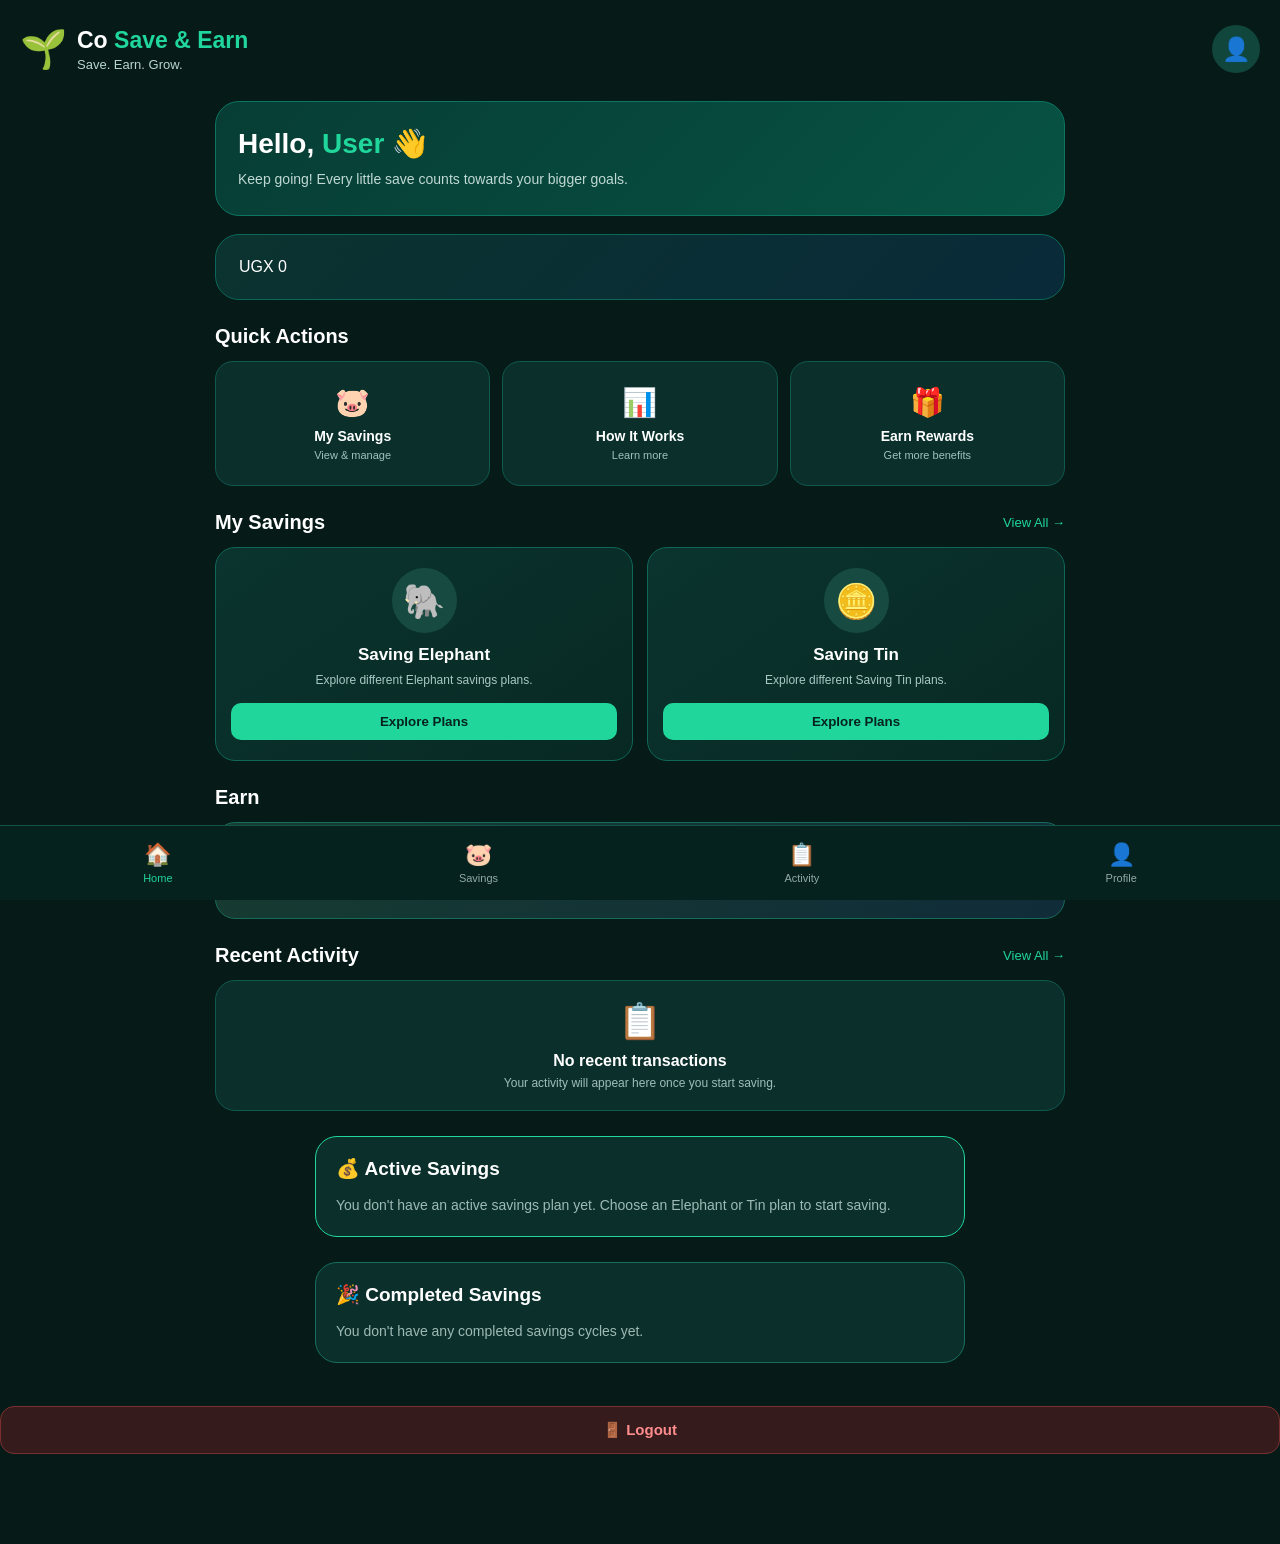
==== dashboard.html @ b4d72dc0 "Update dashboard.html" ====
<!DOCTYPE html>
<html lang="en">
<head>

<meta charset="UTF-8">
<meta name="viewport" content="width=device-width, initial-scale=1.0">

<title>Co Save & Earn - Dashboard</title>

<style>

*{
    margin:0;
    padding:0;
    box-sizing:border-box;
    font-family:Arial, sans-serif;
}

body{
    background:#061b18;
    color:white;
    min-height:100vh;
    padding-bottom:90px;
}

button{
    font-family:inherit;
    cursor:pointer;
}

/* HEADER */

.header{
    padding:25px 20px 18px;
    display:flex;
    justify-content:space-between;
    align-items:center;
}

.logo{
    display:flex;
    align-items:center;
    gap:10px;
}

.logo-icon{
    font-size:38px;
}

.logo-text{
    font-size:23px;
    font-weight:bold;
}

.logo-text span{
    color:#20d69b;
}

.tagline{
    color:#b8d5cf;
    font-size:13px;
    margin-top:3px;
}

.profile-button{
    width:48px;
    height:48px;
    border:none;
    border-radius:50%;
    background:#10463c;
    color:white;
    font-size:23px;
}

/* MAIN */

.container{
    width:92%;
    max-width:850px;
    margin:auto;
}

/* WELCOME */

.welcome{
    background:linear-gradient(
        135deg,
        #073d34,
        #075344
    );
    border:1px solid #0b7561;
    border-radius:24px;
    padding:25px 22px;
    margin:10px 0 18px;
    position:relative;
    overflow:hidden;
}

.welcome h1{
    font-size:28px;
    margin-bottom:9px;
}

.welcome h1 span{
    color:#20d69b;
}

.welcome p{
    color:#c0d9d4;
    line-height:1.5;
    font-size:14px;
}

/* BALANCE */

.balance-card{
    background:linear-gradient(
        135deg,
        #0b332f,
        #092a39
    );
    border:1px solid #0b675a;
    border-radius:24px;
    padding:23px;
    margin-bottom:20px;
}

.balance-label{
    color:#b9d1cc;
    font-size:14px;
}

.balance{
    font-size:34px;
    font-weight:bold;
    margin:8px 0 20px;
}

.balance-buttons{
    display:grid;
    grid-template-columns:1fr 1fr;
    gap:12px;
}

.deposit{
    background:#20d69b;
    color:#06231d;
    border:none;
    border-radius:13px;
    padding:14px;
    font-weight:bold;
    font-size:15px;
}

.withdraw{
    background:transparent;
    color:white;
    border:1px solid #20d69b;
    border-radius:13px;
    padding:14px;
    font-weight:bold;
    font-size:15px;
}

/* SECTION */

.section-title{
    display:flex;
    justify-content:space-between;
    align-items:center;
    margin:25px 0 13px;
}

.section-title h2{
    font-size:20px;
}

.section-link{
    color:#20d69b;
    font-size:13px;
    cursor:pointer;
}

/* QUICK ACTIONS */

.quick-actions{
    display:grid;
    grid-template-columns:repeat(3,1fr);
    gap:12px;
}

.quick-card{
    background:#0b302c;
    border:1px solid #10594d;
    border-radius:18px;
    padding:17px 8px;
    text-align:center;
    min-height:125px;
    display:flex;
    flex-direction:column;
    justify-content:center;
    cursor:pointer;
    transition:.2s;
}

.quick-card:active{
    transform:scale(.97);
}

.quick-icon{
    font-size:28px;
    margin-bottom:9px;
}

.quick-card h3{
    font-size:14px;
    margin-bottom:5px;
}

.quick-card p{
    color:#9fc2bb;
    font-size:11px;
}

/* SAVINGS */

.savings-grid{
    display:grid;
    grid-template-columns:1fr 1fr;
    gap:14px;
}

.saving-card{
    background:linear-gradient(
        145deg,
        #0b342f,
        #082923
    );
    border:1px solid #0e6758;
    border-radius:20px;
    padding:20px 15px;
    text-align:center;
    cursor:pointer;
    transition:.2s;
}

.saving-card:active{
    transform:scale(.97);
}

.saving-icon{
    width:65px;
    height:65px;
    margin:0 auto 12px;
    border-radius:50%;
    display:flex;
    align-items:center;
    justify-content:center;
    font-size:34px;
    background:#174b42;
}

.saving-card h3{
    font-size:17px;
    margin-bottom:7px;
}

.saving-card p{
    color:#a9c9c3;
    font-size:12px;
    line-height:1.4;
    margin-bottom:14px;
}

.open-button{
    width:100%;
    padding:11px;
    border:none;
    border-radius:10px;
    background:#20d69b;
    color:#06231d;
    font-weight:bold;
}

/* EARN */

.earn-card{
    background:linear-gradient(
        135deg,
        #173c31,
        #102c39
    );
    border:1px solid #176b5b;
    border-radius:20px;
    padding:20px;
    display:flex;
    align-items:center;
    gap:15px;
    cursor:pointer;
}

.earn-icon{
    width:55px;
    height:55px;
    border-radius:16px;
    background:#f3c85b;
    display:flex;
    align-items:center;
    justify-content:center;
    font-size:27px;
}

.earn-card h3{
    margin-bottom:5px;
}

.earn-card p{
    color:#a9c8c1;
    font-size:12px;
}

/* ACTIVITY */

.activity{
    background:#0b302c;
    border:1px solid #10594d;
    border-radius:20px;
    padding:20px;
    text-align:center;
}

.activity-icon{
    font-size:35px;
    margin-bottom:10px;
}

.activity h3{
    font-size:16px;
    margin-bottom:6px;
}

.activity p{
    color:#9fbdb8;
    font-size:12px;
}

/* BOTTOM NAV */

.bottom-nav{
    position:fixed;
    bottom:0;
    left:0;
    width:100%;
    height:75px;
    background:#06221e;
    border-top:1px solid #125247;
    display:flex;
    justify-content:space-around;
    align-items:center;
    z-index:100;
}

.nav-item{
    text-align:center;
    color:#91aaa6;
    font-size:11px;
    cursor:pointer;
}

.nav-item.active{
    color:#20d69b;
}

.nav-icon{
    display:block;
    font-size:22px;
    margin-bottom:4px;
}

/* MOBILE */

@media(max-width:600px){

    .welcome h1{
        font-size:25px;
    }

    .balance{
        font-size:31px;
    }

    .quick-actions{
        grid-template-columns:repeat(3,1fr);
    }

    .savings-grid{
        grid-template-columns:1fr 1fr;
    }

}

@media(max-width:400px){

    .savings-grid{
        grid-template-columns:1fr;
    }

}

</style>

</head>

<body>

<!-- HEADER -->

<header class="header">

    <div class="logo">

        <div class="logo-icon">🌱</div>

        <div>
            <div class="logo-text">
                Co <span>Save & Earn</span>
            </div>

            <div class="tagline">
                Save. Earn. Grow.
            </div>
        </div>

    </div>

    <button
        class="profile-button"
        onclick="openProfile()">
        👤
    </button>

</header>


<main class="container">


<!-- WELCOME -->

<section class="welcome">

    <h1>
        Hello, <span id="userName">User</span> 👋
    </h1>

    <p>
        Keep going! Every little save counts
        towards your bigger goals.
    </p>

</section>


<!-- BALANCE -->

<section class="balance-card">

    <div class="balance-label">
        Available Balance
    </div>

    <div
        class="balance"
        id="balance">
        UGX 0
    </div>

    <div class="balance-buttons">

        <button
            class="deposit"
            onclick="goDeposit()">
            ↓ &nbsp; Deposit
        </button>

        <button
            class="withdraw"
            onclick="goWithdraw()">
            ↑ &nbsp; Withdraw
        </button>

    </div>

</section>


<!-- QUICK ACTIONS -->

<div class="section-title">

    <h2>Quick Actions</h2>

</div>

<div class="quick-actions">

    <div
        class="quick-card"
        onclick="goSavings()">

        <div class="quick-icon">
            🐷
        </div>

        <h3>My Savings</h3>

        <p>
            View & manage
        </p>

    </div>


    <div
        class="quick-card"
        onclick="goHowItWorks()">

        <div class="quick-icon">
            📊
        </div>

        <h3>How It Works</h3>

        <p>
            Learn more
        </p>

    </div>


    <div
        class="quick-card"
        onclick="goEarn()">

        <div class="quick-icon">
            🎁
        </div>

        <h3>Earn Rewards</h3>

        <p>
            Get more benefits
        </p>

    </div>

</div>


<!-- MY SAVINGS -->

<div class="section-title">

    <h2>My Savings</h2>

    <span
        class="section-link"
        onclick="goSavings()">
        View All →
    </span>

</div>


<div class="savings-grid">


    <!-- SAVING ELEPHANT -->

    <div
        class="saving-card"
        onclick="openElephant()">

        <div class="saving-icon">
            🐘
        </div>

        <h3>
            Saving Elephant
        </h3>

        <p>
            Explore different Elephant
            savings plans.
        </p>

        <button
            class="open-button"
            onclick="event.stopPropagation(); openElephant();">
            Explore Plans
        </button>

    </div>


    <!-- SAVING TIN -->

    <div
        class="saving-card"
        onclick="openTin()">

        <div class="saving-icon">
            🪙
        </div>

        <h3>
            Saving Tin
        </h3>

        <p>
            Explore different Saving Tin
            plans.
        </p>

        <button
            class="open-button"
            onclick="event.stopPropagation(); openTin();">
            Explore Plans
        </button>

    </div>

</div>


<!-- EARN -->

<div class="section-title">

    <h2>Earn</h2>

</div>

<div
    class="earn-card"
    onclick="goEarn()">

    <div class="earn-icon">
        💰
    </div>

    <div>

        <h3>
            Earn Rewards
        </h3>

        <p>
            Discover ways to earn
            with Co Save & Earn.
        </p>

    </div>

</div>


<!-- RECENT ACTIVITY -->

<div class="section-title">

    <h2>Recent Activity</h2>

    <span
        class="section-link"
        onclick="goActivity()">
        View All →
    </span>

</div>


<div class="activity">

    <div class="activity-icon">
        📋
    </div>

    <h3>
        No recent transactions
    </h3>

    <p>
        Your activity will appear here
        once you start saving.
    </p>

</div>


</main>


<!-- BOTTOM NAV -->

<nav class="bottom-nav">

    <div
        class="nav-item active"
        onclick="goHome()">

        <span class="nav-icon">
            🏠
        </span>

        Home

    </div>


    <div
        class="nav-item"
        onclick="goSavings()">

        <span class="nav-icon">
            🐷
        </span>

        Savings

    </div>


    <div
        class="nav-item"
        onclick="goActivity()">

        <span class="nav-icon">
            📋
        </span>

        Activity

    </div>


    <div
        class="nav-item"
        onclick="openProfile()">

        <span class="nav-icon">
            👤
        </span>

        Profile

    </div>

</nav>


<script>

/* =========================
   USER NAME
========================= */

function loadUserName(){

    const possibleNames = [

        localStorage.getItem("coUserName"),

        localStorage.getItem("userName"),

        localStorage.getItem("username"),

        localStorage.getItem("name")

    ];

    let name = "User";

    for(let i = 0; i < possibleNames.length; i++){

        if(
            possibleNames[i] &&
            possibleNames[i].trim() !== ""
        ){

            name = possibleNames[i];
            break;

        }

    }

    document.getElementById("userName").textContent =
        name;

}


/* =========================
   BALANCE
========================= */

function loadBalance(){

    const savedBalance =
        Number(
            localStorage.getItem("coBalance")
        ) || 0;

    document.getElementById("balance").textContent =
        "UGX " +
        savedBalance.toLocaleString();

}


/* =========================
   DEPOSIT
========================= */

function goDeposit(){

    window.location.href =
        "deposit.html";

}


/* =========================
   WITHDRAW
========================= */

function goWithdraw(){

    window.location.href =
        "withdraw.html";

}


/* =========================
   SAVINGS
========================= */

function goSavings(){

    window.location.href =
        "saving-banks.html";

}


/* =========================
   ELEPHANT
========================= */

function openElephant(){

    /*
       The Elephant plans page
       will be designed next.
    */

    window.location.href =
        "saving-elephant.html";

}


/* =========================
   SAVING TIN
========================= */

function openTin(){

    /*
       The Saving Tin plans page
       will be designed next.
    */

    window.location.href =
        "saving-tin.html";

}


/* =========================
   ACTIVITY
========================= */

function goActivity(){

    window.location.href =
        "money-summary.html";

}


/* =========================
   EARN
========================= */

function goEarn(){

    alert(
        "Earn Rewards will be designed next."
    );

}


/* =========================
   HOW IT WORKS
========================= */

function goHowItWorks(){

    alert(
        "How It Works will be added next."
    );

}


/* =========================
   PROFILE
========================= */

function openProfile(){

    alert(
        "Your profile section will be added next."
    );

}


/* =========================
   HOME
========================= */

function goHome(){

    window.scrollTo({
        top:0,
        behavior:"smooth"
    });

}


/* =========================
   START
========================= */

loadUserName();

loadBalance();

</script>

</body>
          </html><style>
/* ACTIVE SAVINGS ADDED SECTION */

.active-savings-box{
    width:92%;
    max-width:650px;
    margin:25px auto;
    background:#0b302c;
    border:1px solid #20d69b;
    border-radius:22px;
    padding:20px;
    color:white;
}

.active-savings-box h3{
    margin-bottom:15px;
    font-size:19px;
}

.active-plan-card{
    background:#073d34;
    border-radius:18px;
    padding:17px;
    margin-bottom:12px;
}

.active-plan-title{
    display:flex;
    justify-content:space-between;
    align-items:center;
    margin-bottom:12px;
}

.active-plan-title strong{
    font-size:17px;
}

.active-badge{
    background:#20d69b;
    color:#06231d;
    padding:5px 9px;
    border-radius:20px;
    font-size:10px;
    font-weight:bold;
}

.active-info{
    display:flex;
    justify-content:space-between;
    padding:7px 0;
    color:#a9c5bf;
    font-size:13px;
}

.active-info strong{
    color:white;
}

.active-days{
    color:#20d69b !important;
}

.active-progress{
    height:8px;
    background:#173d37;
    border-radius:20px;
    overflow:hidden;
    margin-top:10px;
}

.active-progress-bar{
    height:100%;
    width:0%;
    background:#20d69b;
    border-radius:20px;
    transition:width .5s ease;
}

.no-active-plan{
    color:#9dbab4;
    font-size:14px;
    line-height:1.5;
}
</style>


<div class="active-savings-box">

<h3>💰 Active Savings</h3>

<div id="activeSavingsContent">

<div class="no-active-plan">
You don't have an active savings plan yet.
Choose an Elephant or Tin plan to start saving.
</div>

</div>

</div>


<script>

function displayActiveSavings(){

    const container =
        document.getElementById("activeSavingsContent");

    if(!container){
        return;
    }

    container.innerHTML = "";

    let plans = [];

    /* Get Elephant plan */

    const elephant =
        localStorage.getItem("activeElephantPlan");

    if(elephant){

        try{

            const plan =
                JSON.parse(elephant);

            plan.planType = "Saving Elephant";

            plans.push(plan);

        }catch(error){}

    }


    /* Get Tin plan */

    const tin =
        localStorage.getItem("activeTinPlan");

    if(tin){

        try{

            const plan =
                JSON.parse(tin);

            plan.planType = "Saving Tin";

            plans.push(plan);

        }catch(error){}

    }


    /* No plans */

    if(plans.length === 0){

        container.innerHTML = `
            <div class="no-active-plan">
                You don't have an active savings plan yet.
                Choose an Elephant or Tin plan to start saving.
            </div>
        `;

        return;
    }


    /* Show every active plan */

    plans.forEach(function(plan){

        const amount =
            Number(plan.amount) || 0;

        const reward =
            Number(plan.reward) || 0;

        const cycle =
            Number(plan.days) || 0;


        /* Calculate days */

        const startDate =
            new Date(plan.started);

        const today =
            new Date();

        const difference =
            today.getTime() -
            startDate.getTime();

        const daysPassed =
            Math.floor(
                difference /
                (1000 * 60 * 60 * 24)
            );


        let daysRemaining =
            cycle - daysPassed;


        if(daysRemaining < 0){
            daysRemaining = 0;
        }


        if(daysRemaining > cycle){
            daysRemaining = cycle;
        }


        /* Progress */

        let progress = 0;

        if(cycle > 0){

            progress =
                (daysPassed / cycle) * 100;

        }

        if(progress < 0){
            progress = 0;
        }

        if(progress > 100){
            progress = 100;
        }


        const card =
            document.createElement("div");

        card.className =
            "active-plan-card";


        card.innerHTML = `

            <div class="active-plan-title">

                <strong>
                    ${plan.planType} 🐘🪙
                </strong>

                <span class="active-badge">
                    ACTIVE
                </span>

            </div>


            <div class="active-info">

                <span>Plan</span>

                <strong>
                    ${plan.name}
                </strong>

            </div>


            <div class="active-info">

                <span>Amount saved</span>

                <strong>
                    UGX ${amount.toLocaleString()}
                </strong>

            </div>


            <div class="active-info">

                <span>Projected earnings</span>

                <strong>
                    UGX ${reward.toLocaleString()}
                </strong>

            </div>


            <div class="active-info">

                <span>Cycle</span>

                <strong>
                    ${cycle} days
                </strong>

            </div>


            <div class="active-info">

                <span>Days remaining</span>

                <strong class="active-days">

                    ${daysRemaining} days

                </strong>

            </div>


            <div class="active-progress">

                <div
                    class="active-progress-bar"
                    style="width:${progress}%">
                </div>

            </div>

        `;


        container.appendChild(card);

    });

}


/* Run when dashboard opens */

displayActiveSavings();


/* Refresh the countdown every minute */

setInterval(
    displayActiveSavings,
    60000
);

    </script>
<style>
.completed-plan{
    border:1px solid #20d69b !important;
}

.completed-badge{
    background:#20d69b;
    color:#06231d;
    padding:5px 9px;
    border-radius:20px;
    font-size:10px;
    font-weight:bold;
}

.completed-message{
    margin-top:12px;
    padding:10px;
    background:#0b302c;
    border-radius:10px;
    color:#20d69b;
    font-size:13px;
}
</style>

<script>

function updateCompletedSavings(){

    const plans = [];

    const elephant =
        localStorage.getItem("activeElephantPlan");

    const tin =
        localStorage.getItem("activeTinPlan");


    if(elephant){

        try{

            const plan =
                JSON.parse(elephant);

            plan.storageKey =
                "activeElephantPlan";

            plan.planType =
                "Saving Elephant";

            plans.push(plan);

        }catch(error){}

    }


    if(tin){

        try{

            const plan =
                JSON.parse(tin);

            plan.storageKey =
                "activeTinPlan";

            plan.planType =
                "Saving Tin";

            plans.push(plan);

        }catch(error){}

    }


    plans.forEach(function(plan){

        const cycle =
            Number(plan.days) || 0;

        const start =
            new Date(plan.started);

        const now =
            new Date();


        const elapsed =
            Math.floor(
                (now.getTime() - start.getTime()) /
                (1000 * 60 * 60 * 24)
            );


        if(elapsed >= cycle){

            /*
             * Mark the plan as completed.
             */

            plan.completed = true;

            plan.completedDate =
                now.toLocaleDateString();


            localStorage.setItem(
                plan.storageKey,
                JSON.stringify(plan)
            );

        }

    });


    /*
     * Refresh the active savings display.
     * The function from the previous step will
     * read the updated plan information.
     */

    if(typeof displayActiveSavings === "function"){

        displayActiveSavings();

    }

}


updateCompletedSavings();

</script>
<style>
.completed-card{
    border:1px solid #20d69b !important;
}

.completed-badge{
    background:#20d69b !important;
    color:#06231d !important;
}

.completed-message{
    margin-top:12px;
    padding:11px;
    background:#0b302c;
    border-radius:10px;
    color:#20d69b;
    font-size:13px;
    font-weight:bold;
}
</style>

<script>

function showCorrectPlanStatus(){

    const cards =
        document.querySelectorAll(".active-plan-card");

    cards.forEach(function(card){

        const title =
            card.querySelector(".active-plan-title strong");

        if(!title){
            return;
        }

        const text =
            title.textContent.toLowerCase();

        let plan = null;

        if(text.includes("elephant")){

            const saved =
                localStorage.getItem("activeElephantPlan");

            if(saved){
                try{
                    plan = JSON.parse(saved);
                }catch(error){}
            }

        }


        if(text.includes("tin")){

            const saved =
                localStorage.getItem("activeTinPlan");

            if(saved){
                try{
                    plan = JSON.parse(saved);
                }catch(error){}
            }

        }


        if(!plan || !plan.completed){
            return;
        }


        /* Make the card completed */

        card.classList.add("completed-card");


        const badge =
            card.querySelector(".active-badge");

        if(badge){

            badge.textContent =
                "✓ COMPLETED";

            badge.classList.add(
                "completed-badge"
            );

        }


        /* Change days remaining */

        const days =
            card.querySelector(".active-days");

        if(days){

            days.textContent =
                "Cycle completed";

        }


        /* Add completion message */

        if(
            !card.querySelector(
                ".completed-message"
            )
        ){

            const message =
                document.createElement("div");

            message.className =
                "completed-message";

            message.textContent =
                "🎉 Your saving cycle is complete.";

            card.appendChild(message);

        }

    });

}


/* Run after the dashboard loads */

setTimeout(
    showCorrectPlanStatus,
    300
);


/* Check again every minute */

setInterval(
    showCorrectPlanStatus,
    60000
);

</script>
<!-- COMPLETED SAVINGS SECTION -->
<style>
.completed-savings-box{
    width:92%;
    max-width:650px;
    margin:25px auto;
    background:#0b302c;
    border:1px solid #176e5d;
    border-radius:22px;
    padding:20px;
    color:white;
}

.completed-savings-box h3{
    margin:0 0 15px;
    font-size:19px;
}

.completed-saving-card{
    background:#073d34;
    border-radius:18px;
    padding:17px;
    margin-bottom:12px;
    border:1px solid #20d69b;
}

.completed-saving-header{
    display:flex;
    justify-content:space-between;
    align-items:center;
    gap:10px;
    margin-bottom:12px;
}

.completed-saving-header strong{
    font-size:16px;
}

.completed-status{
    background:#20d69b;
    color:#06231d;
    padding:5px 9px;
    border-radius:20px;
    font-size:10px;
    font-weight:bold;
}

.completed-saving-info{
    display:flex;
    justify-content:space-between;
    gap:10px;
    padding:7px 0;
    font-size:13px;
    color:#a9c5bf;
}

.completed-saving-info strong{
    color:white;
    text-align:right;
}

.completed-reward{
    color:#20d69b !important;
}

.completed-date{
    margin-top:12px;
    padding:10px;
    background:#0b302c;
    border-radius:10px;
    color:#20d69b;
    font-size:12px;
}

.no-completed-savings{
    color:#9dbab4;
    font-size:14px;
    line-height:1.5;
}
</style>

<div class="completed-savings-box">

    <h3>🎉 Completed Savings</h3>

    <div id="completedSavingsContent">

        <div class="no-completed-savings">
            You don't have any completed savings cycles yet.
        </div>

    </div>

</div>

<script>

function displayCompletedSavings(){

    const container =
        document.getElementById(
            "completedSavingsContent"
        );

    if(!container){
        return;
    }

    container.innerHTML = "";

    const completedPlans = [];

    /* SAVING ELEPHANT */

    const elephant =
        localStorage.getItem(
            "activeElephantPlan"
        );

    if(elephant){

        try{

            const plan =
                JSON.parse(elephant);

            if(plan.completed === true){

                plan.planType =
                    "Saving Elephant";

                completedPlans.push(plan);

            }

        }catch(error){}

    }


    /* SAVING TIN */

    const tin =
        localStorage.getItem(
            "activeTinPlan"
        );

    if(tin){

        try{

            const plan =
                JSON.parse(tin);

            if(plan.completed === true){

                plan.planType =
                    "Saving Tin";

                completedPlans.push(plan);

            }

        }catch(error){}

    }


    if(completedPlans.length === 0){

        container.innerHTML = `
            <div class="no-completed-savings">
                You don't have any completed savings cycles yet.
            </div>
        `;

        return;
    }


    completedPlans.forEach(function(plan){

        const amount =
            Number(plan.amount) || 0;

        const reward =
            Number(plan.reward) || 0;

        const cycle =
            Number(plan.days) || 0;

        const card =
            document.createElement("div");

        card.className =
            "completed-saving-card";

        card.innerHTML = `

            <div class="completed-saving-header">

                <strong>
                    ${plan.planType}
                </strong>

                <span class="completed-status">
                    ✓ COMPLETED
                </span>

            </div>


            <div class="completed-saving-info">

                <span>Plan</span>

                <strong>
                    ${plan.name}
                </strong>

            </div>


            <div class="completed-saving-info">

                <span>Amount saved</span>

                <strong>
                    UGX ${amount.toLocaleString()}
                </strong>

            </div>


            <div class="completed-saving-info">

                <span>Cycle</span>

                <strong>
                    ${cycle} days
                </strong>

            </div>


            <div class="completed-saving-info">

                <span>Projected earnings</span>

                <strong class="completed-reward">
                    UGX ${reward.toLocaleString()}
                </strong>

            </div>


            <div class="completed-date">

                🎉 Saving cycle completed on
                ${plan.completedDate || "Completed"}

            </div>

        `;

        container.appendChild(card);

    });

}


displayCompletedSavings();

setInterval(
    displayCompletedSavings,
    60000
);

            </script>
<script>

/* ==============================
   OPEN PROFILE PAGE
============================== */

function openCoProfile(){

    window.location.href =
        "profile.html";

}


/* Find the existing Profile
   button/card and make it clickable */

document.addEventListener(
    "DOMContentLoaded",
    function(){

        const elements =
            document.querySelectorAll(
                "a, button, div"
            );

        elements.forEach(function(element){

            const text =
                element.textContent
                    .trim()
                    .toLowerCase();

            if(text === "profile"){

                element.style.cursor =
                    "pointer";

                element.addEventListener(
                    "click",
                    function(){

                        openCoProfile();

                    }
                );

            }

        });

    }
);

</script>
<script>
/* ==============================
   CO SAVE & EARN BALANCE SYNC
============================== */

function updateCoDashboardBalance(){

    const balance =
        Number(localStorage.getItem("coBalance")) || 0;

    const formatted =
        "UGX " + balance.toLocaleString();

    /* Find common balance elements */
    const elements =
        document.querySelectorAll(
            "[id*='balance' i], [class*='balance' i]"
        );

    elements.forEach(function(element){

        /* Don't change input fields */
        if(
            element.tagName === "INPUT" ||
            element.tagName === "TEXTAREA"
        ){
            return;
        }

        /* Don't change the Deposit page link */
        if(
            element.textContent
                .trim()
                .toLowerCase() === "deposit"
        ){
            return;
        }

        element.textContent = formatted;

    });

}


/* Update when dashboard opens */
document.addEventListener(
    "DOMContentLoaded",
    function(){
        updateCoDashboardBalance();
    }
);


/* Update if the page becomes visible again */
document.addEventListener(
    "visibilitychange",
    function(){

        if(
            document.visibilityState === "visible"
        ){
            updateCoDashboardBalance();
        }

    }
);


/* Keep balance synchronized */
setInterval(
    updateCoDashboardBalance,
    1000
);

</script>
<style>
.co-profile-logout{
    width:100%;
    margin-top:18px;
    padding:14px;
    border:1px solid #7a3030;
    border-radius:14px;
    background:#351b1b;
    color:#ff8d8d;
    font-size:15px;
    font-weight:bold;
    cursor:pointer;
}

.co-profile-logout:hover{
    background:#482020;
}
</style>

<button
    type="button"
    class="co-profile-logout"
    onclick="coProfileLogout()">

    🚪 Logout

</button>

<script>

function coProfileLogout(){

    const confirmLogout =
        confirm(
            "Are you sure you want to logout?"
        );

    if(!confirmLogout){
        return;
    }

    localStorage.removeItem(
        "coLoggedIn"
    );

    window.location.href =
        "login.html";

}

</script>
<!-- =====================================================
     CO SAVE & EARN — COMPLETE MONEY CONNECTION
     Connects:
     DEPOSIT → BALANCE → ELEPHANT/TIN → COMPLETION → WITHDRAWAL
     ===================================================== -->

<style>
.co-money-status{
    width:92%;
    max-width:650px;
    margin:20px auto;
    padding:18px;
    background:#0b302c;
    border:1px solid #176e5d;
    border-radius:18px;
    color:white;
}

.co-money-status h3{
    margin:0 0 12px;
}

.co-money-row{
    display:flex;
    justify-content:space-between;
    padding:8px 0;
    color:#a9c5bf;
    font-size:13px;
}

.co-money-row strong{
    color:#20d69b;
}
</style>

<script>

/* =====================================================
   1. COMMON MONEY STORAGE
   ===================================================== */

const CO_MIN_WITHDRAWAL = 20000;


/* Get wallet balance */

function coGetBalance(){

    return Number(
        localStorage.getItem("coBalance")
    ) || 0;

}


/* Save wallet balance */

function coSetBalance(amount){

    localStorage.setItem(
        "coBalance",
        String(
            Math.max(0, Number(amount) || 0)
        )
    );

}


/* Get transactions */

function coGetTransactions(){

    try{

        return JSON.parse(
            localStorage.getItem(
                "coTransactions"
            ) || "[]"
        );

    }catch(error){

        return [];

    }

}


/* Save transaction */

function coAddTransaction(data){

    const transactions =
        coGetTransactions();

    transactions.unshift({

        ...data,

        date:
            new Date()
            .toLocaleDateString(),

        time:
            new Date()
            .toLocaleTimeString()

    });

    localStorage.setItem(
        "coTransactions",
        JSON.stringify(
            transactions
        )
    );

}


/* =====================================================
   2. FIND ELEPHANT/TIN PLANS
   ===================================================== */

function coGetPlan(storageKey){

    const saved =
        localStorage.getItem(
            storageKey
        );

    if(!saved){
        return null;
    }

    try{

        return JSON.parse(saved);

    }catch(error){

        return null;

    }

}


/* =====================================================
   3. CHECK WHETHER A SAVING CYCLE IS COMPLETE
   ===================================================== */

function coCheckPlan(storageKey){

    const plan =
        coGetPlan(storageKey);

    if(!plan){
        return null;
    }


    const start =
        new Date(
            plan.started
        );


    if(
        !plan.started ||
        isNaN(start.getTime())
    ){

        return plan;

    }


    const cycleDays =
        Number(
            plan.days
        ) || 0;


    const now =
        new Date();


    const elapsed =
        Math.floor(
            (
                now.getTime() -
                start.getTime()
            ) /
            (
                1000 *
                60 *
                60 *
                24
            )
        );


    if(elapsed >= cycleDays){

        if(!plan.completed){

            plan.completed = true;

            plan.completedDate =
                now.toLocaleDateString();


            localStorage.setItem(
                storageKey,
                JSON.stringify(
                    plan
                )
            );

        }

    }


    return plan;

}


/* =====================================================
   4. CHECK BOTH SAVINGS PLANS
   ===================================================== */

function coCheckAllSavings(){

    const elephant =
        coCheckPlan(
            "activeElephantPlan"
        );


    const tin =
        coCheckPlan(
            "activeTinPlan"
        );


    return {
        elephant: elephant,
        tin: tin
    };

}


/* =====================================================
   5. IMPORTANT:
      RELEASE COMPLETED SAVINGS INTO COMMON BALANCE
   ===================================================== */

function coReleaseCompletedPlan(
    storageKey,
    planType
){

    const plan =
        coGetPlan(
            storageKey
        );


    if(!plan){
        return 0;
    }


    /*
       Check completion again.
       This means the user does NOT
       have to open dashboard first.
    */

    coCheckPlan(
        storageKey
    );


    const updatedPlan =
        coGetPlan(
            storageKey
        );


    if(
        !updatedPlan ||
        !updatedPlan.completed
    ){

        return 0;

    }


    /*
       Prevent the same plan from
       being released twice.
    */

    if(updatedPlan.released){

        return 0;

    }


    const amount =
        Number(
            updatedPlan.amount
        ) || 0;


    if(amount <= 0){

        localStorage.removeItem(
            storageKey
        );

        return 0;

    }


    /*
       Add the saved principal back
       to the common balance.
    */

    const oldBalance =
        coGetBalance();


    const newBalance =
        oldBalance +
        amount;


    coSetBalance(
        newBalance
    );


    /*
       Mark the plan as released
       BEFORE removing it.
       This prevents duplicate release.
    */

    updatedPlan.released = true;

    updatedPlan.releasedDate =
        new Date()
        .toLocaleDateString();


    /*
       Record the release.
    */

    coAddTransaction({

        type:
            "Savings Completed",

        source:
            planType,

        amount:
            amount,

        description:
            planType +
            " cycle completed and funds released"

    });


    /*
       Remove the active plan because
       its principal is now in coBalance.
    */

    localStorage.removeItem(
        storageKey
    );


    return amount;

}


/* =====================================================
   6. RELEASE ALL COMPLETED SAVINGS
   ===================================================== */

function coReleaseAllCompletedSavings(){

    let released =
        0;


    released +=
        coReleaseCompletedPlan(
            "activeElephantPlan",
            "Saving Elephant"
        );


    released +=
        coReleaseCompletedPlan(
            "activeTinPlan",
            "Saving Tin"
        );


    return released;

}


/* =====================================================
   7. AUTOMATICALLY CHECK COMPLETION
   ===================================================== */

function coRunSavingsCheck(){

    coCheckAllSavings();

}


/*
   Check immediately.
*/

coRunSavingsCheck();


/*
   Check every minute.
*/

setInterval(
    coRunSavingsCheck,
    60000
);


/* =====================================================
   8. DASHBOARD BALANCE DISPLAY
   ===================================================== */

function coUpdateBalanceDisplays(){

    const balance =
        coGetBalance();


    const possibleIds = [

        "coBalance",

        "availableBalance",

        "dashboardBalance",

        "currentBalance",

        "walletBalance"

    ];


    possibleIds.forEach(
        function(id){

            const element =
                document.getElementById(
                    id
                );


            if(element){

                element.textContent =
                    "UGX " +
                    balance.toLocaleString();

            }

        }
    );

}


/* =====================================================
   9. AUTOMATICALLY UPDATE BALANCE
   ===================================================== */

document.addEventListener(
    "DOMContentLoaded",
    function(){

        coUpdateBalanceDisplays();

    }
);


/* =====================================================
   10. WITHDRAWAL FUNCTION
   ===================================================== */

function coWithdraw(amount){

    amount =
        Number(amount);


    /*
       Minimum withdrawal.
    */

    if(
        !amount ||
        amount < CO_MIN_WITHDRAWAL
    ){

        alert(
            "Minimum withdrawal is UGX 20,000."
        );

        return false;

    }


    /*
       Release completed Elephant
       and Tin money first.
    */

    coReleaseAllCompletedSavings();


    /*
       Get the final available balance.
    */

    const balance =
        coGetBalance();


    /*
       Prevent withdrawing money
       that doesn't exist.
    */

    if(amount > balance){

        alert(
            "Insufficient available balance.\n\n" +
            "Available: UGX " +
            balance.toLocaleString()
        );

        return false;

    }


    /*
       Deduct withdrawal.
    */

    const newBalance =
        balance -
        amount;


    coSetBalance(
        newBalance
    );


    /*
       Record withdrawal.
    */

    coAddTransaction({

        type:
            "Withdrawal",

        amount:
            amount,

        description:
            "Withdrawal from available Co Save & Earn balance",

        balanceAfter:
            newBalance

    });


    coUpdateBalanceDisplays();


    alert(
        "Withdrawal successful!\n\n" +
        "Amount: UGX " +
        amount.toLocaleString() +
        "\n\n" +
        "Remaining balance: UGX " +
        newBalance.toLocaleString()
    );


    return true;

}


/* =====================================================
   11. DEPOSIT FUNCTION
   ===================================================== */

function coDeposit(amount){

    amount =
        Number(amount);


    if(
        !amount ||
        amount < 20000
    ){

        alert(
            "Minimum deposit is UGX 20,000."
        );

        return false;

    }


    const oldBalance =
        coGetBalance();


    const newBalance =
        oldBalance +
        amount;


    coSetBalance(
        newBalance
    );


    coAddTransaction({

        type:
            "Deposit",

        amount:
            amount,

        description:
            "Money deposited into Co Save & Earn balance",

        balanceAfter:
            newBalance

    });


    coUpdateBalanceDisplays();


    return true;

}


/* =====================================================
   12. SAFETY CHECK
      NEVER LET ACTIVE SAVINGS BE WITHDRAWN
   ===================================================== */

function coCanWithdrawFromPlan(
    storageKey
){

    const plan =
        coGetPlan(
            storageKey
        );


    if(!plan){

        return false;

    }


    coCheckPlan(
        storageKey
    );


    const updated =
        coGetPlan(
            storageKey
        );


    if(
        !updated ||
        !updated.completed
    ){

        return false;

    }


    return true;

}


/* =====================================================
   13. SHOW MONEY STATUS IF ELEMENT EXISTS
   ===================================================== */

function coShowMoneyStatus(){

    const container =
        document.getElementById(
            "coMoneyStatus"
        );


    if(!container){
        return;
    }


    const balance =
        coGetBalance();


    const elephant =
        coGetPlan(
            "activeElephantPlan"
        );


    const tin =
        coGetPlan(
            "activeTinPlan"
        );


    container.innerHTML = `

        <div class="co-money-status">

            <h3>
                💰 Money Summary
            </h3>

            <div class="co-money-row">
                <span>Available Balance</span>
                <strong>
                    UGX ${balance.toLocaleString()}
                </strong>
            </div>

            <div class="co-money-row">
                <span>Saving Elephant</span>
                <strong>
                    ${
                        elephant
                        ?
                        "Active"
                        :
                        "None"
                    }
                </strong>
            </div>

            <div class="co-money-row">
                <span>Saving Tin</span>
                <strong>
                    ${
                        tin
                        ?
                        "Active"
                        :
                        "None"
                    }
                </strong>
            </div>

        </div>

    `;

}


/* =====================================================
   14. RUN STATUS
   ===================================================== */

document.addEventListener(
    "DOMContentLoaded",
    function(){

        coShowMoneyStatus();

    }
);

    </script>
<!-- PROFILE BUTTON CONNECTION -->
<script>
document.addEventListener("DOMContentLoaded", function(){

    const profileElements = document.querySelectorAll("a, button, div");

    profileElements.forEach(function(element){

        const text = element.textContent.trim().toLowerCase();

        if(text === "profile"){
            element.style.cursor = "pointer";

            element.addEventListener("click", function(){
                window.location.href = "profile.html";
            });
        }

    });

});
</script>
<!-- FIX PROFILE BUTTON -->
<script>
document.addEventListener("DOMContentLoaded", function () {

    const elements = document.querySelectorAll("a, button, div");

    elements.forEach(function (element) {

        const text = element.textContent.trim().toLowerCase();

        if (text === "profile") {

            /* Remove old click handlers by replacing the element */
            const newElement = element.cloneNode(true);

            element.parentNode.replaceChild(newElement, element);

            newElement.style.cursor = "pointer";

            newElement.onclick = function (event) {
                event.preventDefault();
                event.stopPropagation();
                window.location.href = "profile.html";
            };
        }

    });

});
</script>
<!-- ENABLE PROFILE BUTTON -->
<script>
document.addEventListener("DOMContentLoaded", function () {

    const allElements = document.querySelectorAll("*");

    allElements.forEach(function (element) {

        const text = element.textContent.trim().toLowerCase();

        if (text === "profile") {

            element.style.cursor = "pointer";

            element.addEventListener("click", function (event) {

                event.preventDefault();
                event.stopPropagation();

                window.location.href = "profile.html";

            }, true);
        }

    });

});
</script>
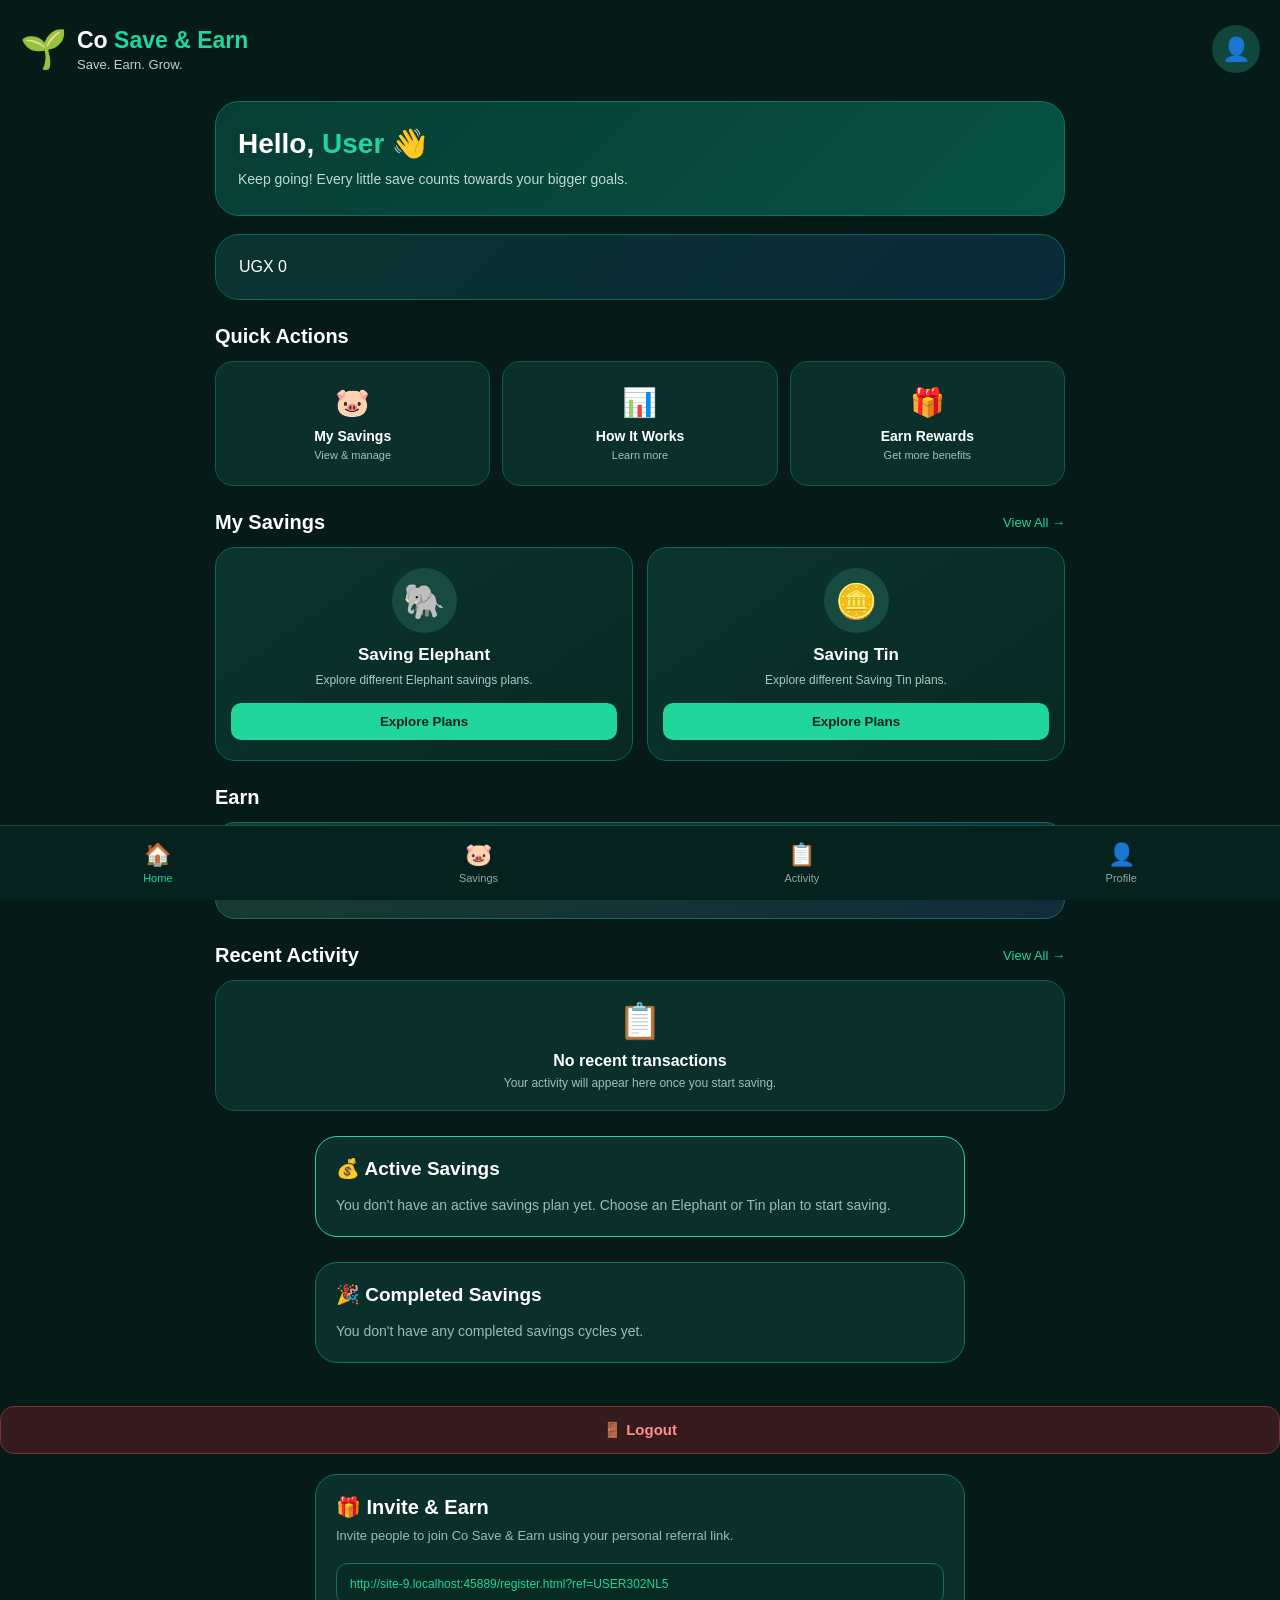
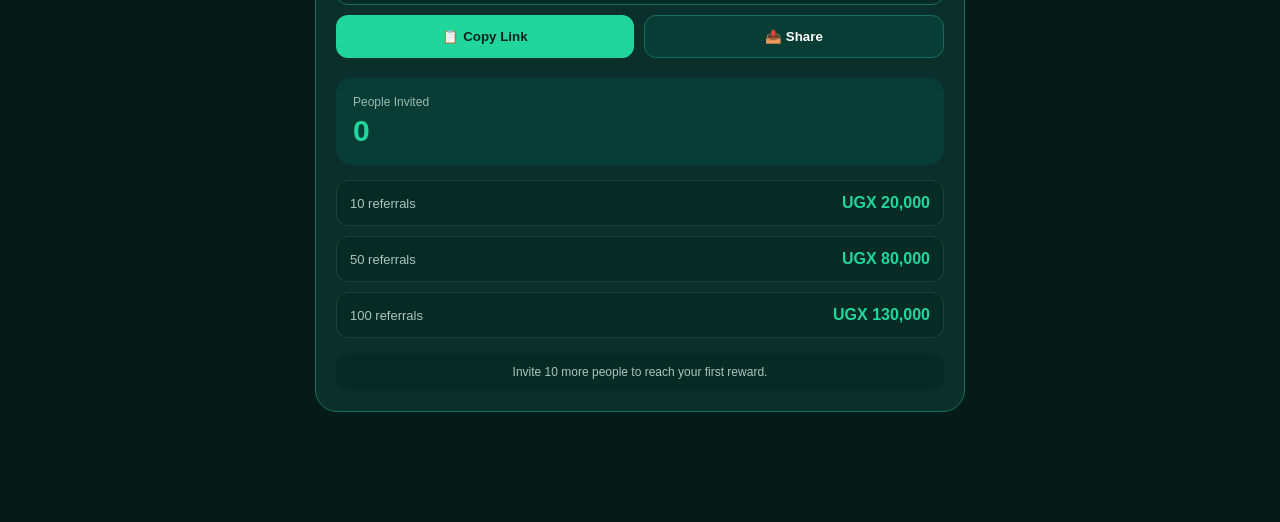
==== commit aa23ad1b: "Implement referral invite feature in dashboard Added referral and invite section with styles and fun" ====
--- a/dashboard.html
+++ b/dashboard.html
@@ -2988,3 +2988,371 @@
 
 });
 </script>
+<!-- REFERRAL / INVITE & EARN -->
+<style>
+.co-referral-box{
+    width:92%;
+    max-width:650px;
+    margin:20px auto;
+    padding:20px;
+    background:#0b302c;
+    border:1px solid #176e5d;
+    border-radius:22px;
+    color:white;
+}
+
+.co-referral-title{
+    font-size:20px;
+    font-weight:bold;
+    margin-bottom:7px;
+}
+
+.co-referral-subtitle{
+    color:#9dbab4;
+    font-size:13px;
+    line-height:1.5;
+    margin-bottom:18px;
+}
+
+.co-referral-link{
+    width:100%;
+    padding:13px;
+    border-radius:12px;
+    border:1px solid #176e5d;
+    background:#062b25;
+    color:#20d69b;
+    font-size:12px;
+    outline:none;
+    margin-bottom:10px;
+}
+
+.co-referral-buttons{
+    display:flex;
+    gap:10px;
+    margin-bottom:20px;
+}
+
+.co-referral-btn{
+    flex:1;
+    padding:13px;
+    border:none;
+    border-radius:12px;
+    background:#20d69b;
+    color:#06231d;
+    font-weight:bold;
+    cursor:pointer;
+}
+
+.co-referral-btn.secondary{
+    background:#073d34;
+    border:1px solid #176e5d;
+    color:white;
+}
+
+.co-referral-count{
+    background:#073d34;
+    border-radius:16px;
+    padding:17px;
+    margin-bottom:15px;
+}
+
+.co-referral-count-label{
+    color:#9dbab4;
+    font-size:12px;
+}
+
+.co-referral-number{
+    color:#20d69b;
+    font-size:30px;
+    font-weight:bold;
+    margin-top:5px;
+}
+
+.co-referral-rewards{
+    display:flex;
+    flex-direction:column;
+    gap:10px;
+}
+
+.co-referral-reward{
+    display:flex;
+    justify-content:space-between;
+    align-items:center;
+    padding:13px;
+    background:#062b25;
+    border-radius:12px;
+    border:1px solid #17463e;
+}
+
+.co-referral-reward span:first-child{
+    color:#a9c5bf;
+    font-size:13px;
+}
+
+.co-referral-reward span:last-child{
+    color:#20d69b;
+    font-weight:bold;
+}
+
+.co-referral-status{
+    margin-top:15px;
+    padding:12px;
+    border-radius:12px;
+    background:#062b25;
+    color:#a9c5bf;
+    font-size:12px;
+    text-align:center;
+}
+</style>
+
+<div class="co-referral-box">
+
+    <div class="co-referral-title">
+        🎁 Invite & Earn
+    </div>
+
+    <div class="co-referral-subtitle">
+        Invite people to join Co Save & Earn using your personal referral link.
+    </div>
+
+    <input
+        type="text"
+        id="coReferralLink"
+        class="co-referral-link"
+        readonly
+    >
+
+    <div class="co-referral-buttons">
+
+        <button
+            type="button"
+            class="co-referral-btn"
+            onclick="coCopyReferralLink()"
+        >
+            📋 Copy Link
+        </button>
+
+        <button
+            type="button"
+            class="co-referral-btn secondary"
+            onclick="coShareReferralLink()"
+        >
+            📤 Share
+        </button>
+
+    </div>
+
+    <div class="co-referral-count">
+
+        <div class="co-referral-count-label">
+            People Invited
+        </div>
+
+        <div
+            class="co-referral-number"
+            id="coReferralCount"
+        >
+            0
+        </div>
+
+    </div>
+
+    <div class="co-referral-rewards">
+
+        <div class="co-referral-reward">
+            <span>10 referrals</span>
+            <span>UGX 20,000</span>
+        </div>
+
+        <div class="co-referral-reward">
+            <span>50 referrals</span>
+            <span>UGX 80,000</span>
+        </div>
+
+        <div class="co-referral-reward">
+            <span>100 referrals</span>
+            <span>UGX 130,000</span>
+        </div>
+
+    </div>
+
+    <div
+        class="co-referral-status"
+        id="coReferralStatus"
+    >
+        Invite your friends to start earning rewards.
+    </div>
+
+</div>
+
+<script>
+
+function coGetReferralCode(){
+
+    let code = localStorage.getItem("coReferralCode");
+
+    if(!code){
+
+        const username =
+            localStorage.getItem("coUsername") ||
+            localStorage.getItem("coUserName") ||
+            "user";
+
+        const random =
+            Math.random()
+            .toString(36)
+            .substring(2,8)
+            .toUpperCase();
+
+        code =
+            username
+            .replace(/[^a-zA-Z0-9]/g,"")
+            .substring(0,6)
+            .toUpperCase()
+            + random;
+
+        localStorage.setItem(
+            "coReferralCode",
+            code
+        );
+    }
+
+    return code;
+}
+
+
+function coGetReferralLink(){
+
+    const code = coGetReferralCode();
+
+    return window.location.origin +
+        window.location.pathname.replace(
+            "dashboard.html",
+            "register.html"
+        ) +
+        "?ref=" +
+        encodeURIComponent(code);
+}
+
+
+function coLoadReferral(){
+
+    const link = coGetReferralLink();
+
+    const linkBox =
+        document.getElementById("coReferralLink");
+
+    if(linkBox){
+        linkBox.value = link;
+    }
+
+    const count =
+        Number(
+            localStorage.getItem("coReferralCount")
+        ) || 0;
+
+    const countBox =
+        document.getElementById("coReferralCount");
+
+    if(countBox){
+        countBox.textContent = count;
+    }
+
+    const status =
+        document.getElementById("coReferralStatus");
+
+    if(status){
+
+        if(count >= 100){
+
+            status.textContent =
+                "🎉 You have reached 100 referrals.";
+
+        }else if(count >= 50){
+
+            status.textContent =
+                "🎁 You have reached 50 referrals. Next target: 100.";
+
+        }else if(count >= 10){
+
+            status.textContent =
+                "🎁 You have reached 10 referrals. Next target: 50.";
+
+        }else{
+
+            status.textContent =
+                "Invite " +
+                (10 - count) +
+                " more people to reach your first reward.";
+
+        }
+    }
+}
+
+
+function coCopyReferralLink(){
+
+    const link =
+        document.getElementById(
+            "coReferralLink"
+        ).value;
+
+    navigator.clipboard.writeText(link)
+        .then(function(){
+
+            alert(
+                "Your referral link has been copied!"
+            );
+
+        })
+        .catch(function(){
+
+            alert(
+                "Please copy your referral link manually."
+            );
+
+        });
+}
+
+
+function coShareReferralLink(){
+
+    const link =
+        document.getElementById(
+            "coReferralLink"
+        ).value;
+
+    const message =
+        "Join me on Co Save & Earn! Sign up using my referral link: " +
+        link;
+
+    if(navigator.share){
+
+        navigator.share({
+            title:"Co Save & Earn",
+            text:message,
+            url:link
+        });
+
+    }else{
+
+        window.open(
+            "https://wa.me/?text=" +
+            encodeURIComponent(message),
+            "_blank"
+        );
+
+    }
+}
+
+
+document.addEventListener(
+    "DOMContentLoaded",
+    function(){
+
+        coLoadReferral();
+
+    }
+);
+
+        </script>
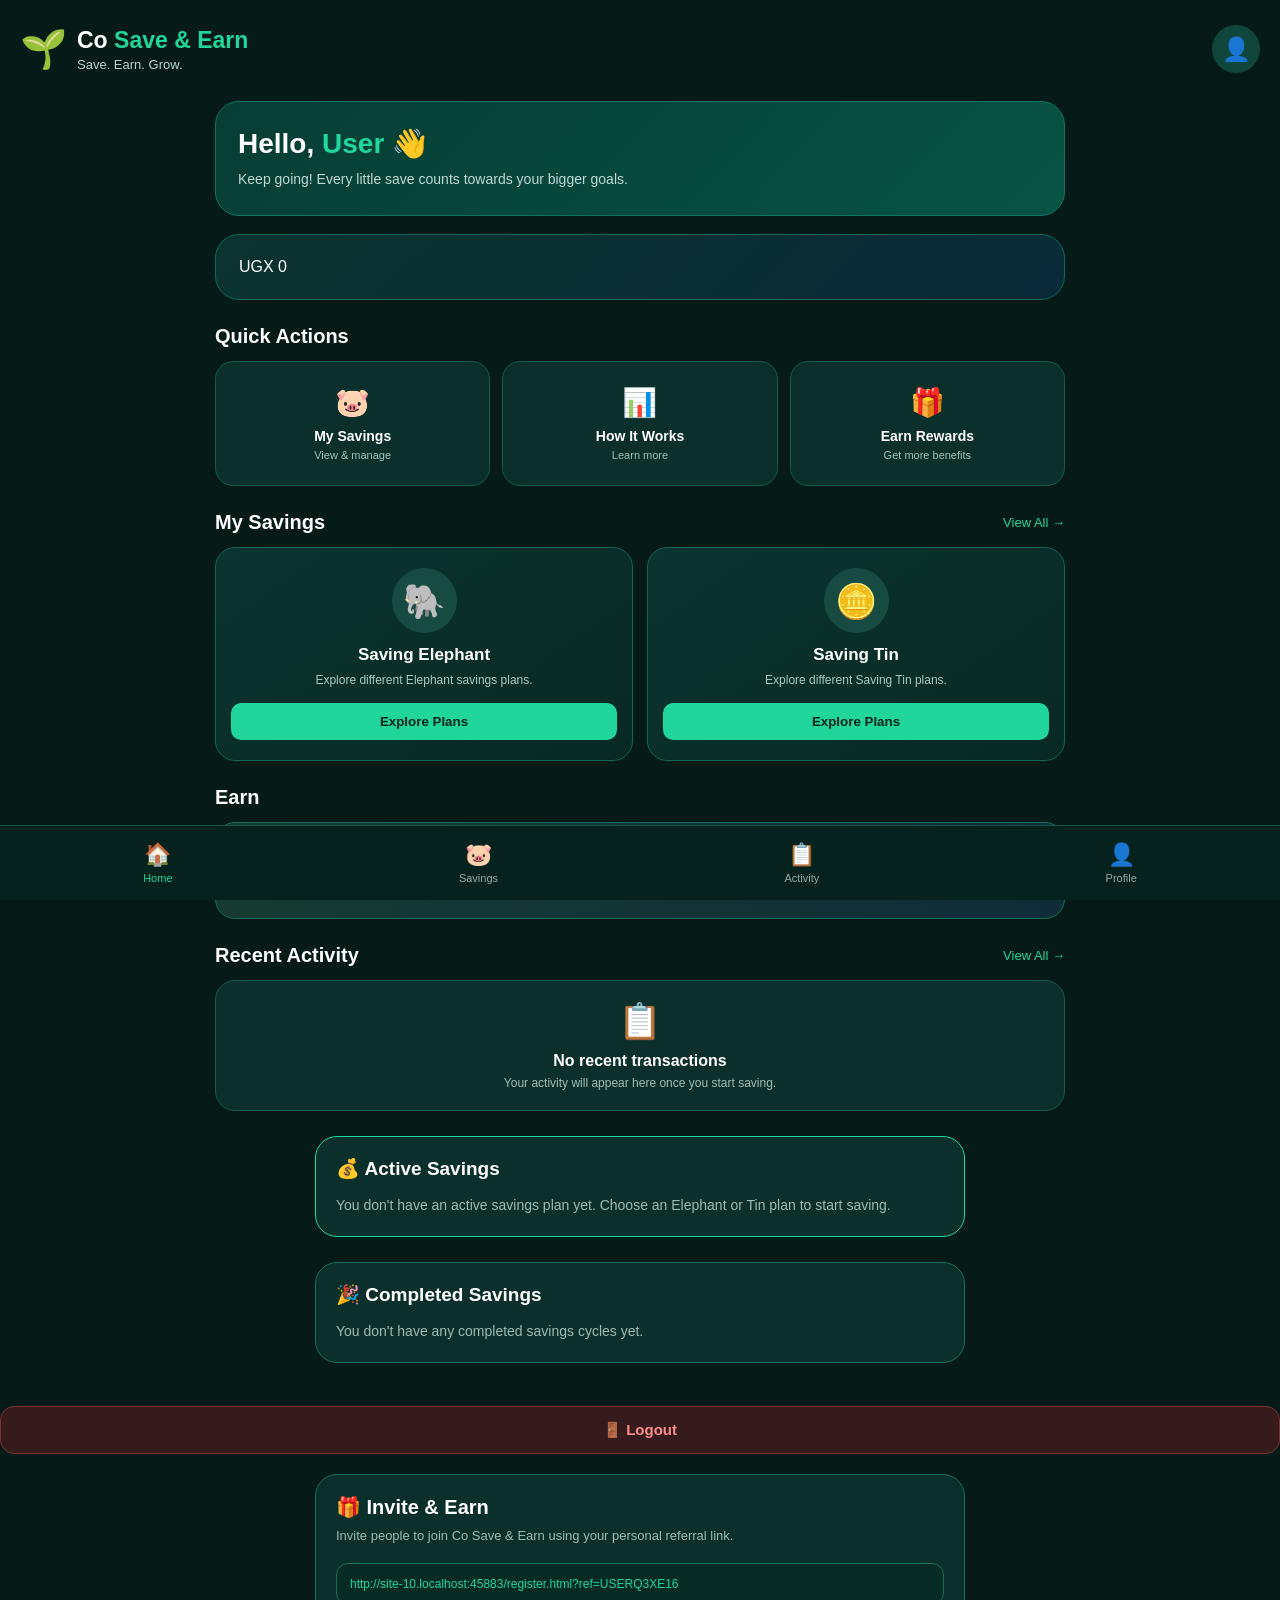
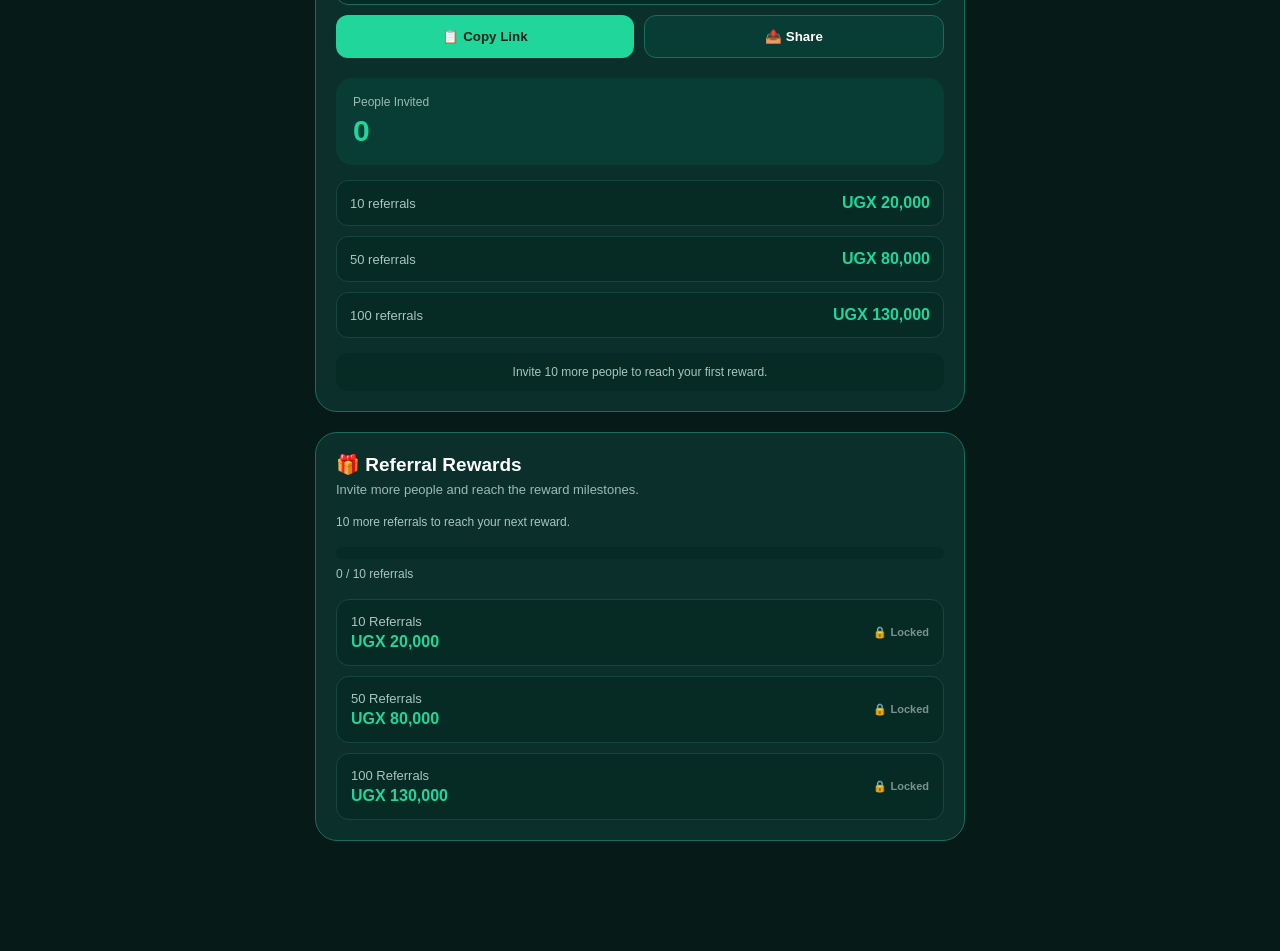
==== commit cdf9356b: "Update dashboard.html" ====
--- a/dashboard.html
+++ b/dashboard.html
@@ -3356,3 +3356,348 @@
 );
 
         </script>
+<!-- REFERRAL REWARDS -->
+<style>
+.co-reward-box{
+    width:92%;
+    max-width:650px;
+    margin:20px auto;
+    padding:20px;
+    background:#0b302c;
+    border:1px solid #176e5d;
+    border-radius:22px;
+    color:white;
+}
+
+.co-reward-title{
+    font-size:19px;
+    font-weight:bold;
+    margin-bottom:6px;
+}
+
+.co-reward-subtitle{
+    color:#9dbab4;
+    font-size:13px;
+    margin-bottom:18px;
+}
+
+.co-reward-progress{
+    background:#062b25;
+    border-radius:12px;
+    height:12px;
+    overflow:hidden;
+    margin:10px 0 8px;
+}
+
+.co-reward-progress-bar{
+    height:100%;
+    width:0%;
+    background:#20d69b;
+    border-radius:12px;
+    transition:width .4s ease;
+}
+
+.co-reward-next{
+    color:#a9c5bf;
+    font-size:12px;
+    margin-bottom:18px;
+}
+
+.co-reward-list{
+    display:flex;
+    flex-direction:column;
+    gap:10px;
+}
+
+.co-reward-item{
+    display:flex;
+    justify-content:space-between;
+    align-items:center;
+    padding:14px;
+    background:#062b25;
+    border:1px solid #17463e;
+    border-radius:13px;
+}
+
+.co-reward-left{
+    display:flex;
+    flex-direction:column;
+    gap:4px;
+}
+
+.co-reward-people{
+    color:#a9c5bf;
+    font-size:13px;
+}
+
+.co-reward-amount{
+    color:#20d69b;
+    font-weight:bold;
+}
+
+.co-reward-status{
+    font-size:11px;
+    font-weight:bold;
+}
+
+.co-reward-status.available{
+    color:#20d69b;
+}
+
+.co-reward-status.locked{
+    color:#78938e;
+}
+</style>
+
+<div class="co-reward-box">
+
+    <div class="co-reward-title">
+        🎁 Referral Rewards
+    </div>
+
+    <div class="co-reward-subtitle">
+        Invite more people and reach the reward milestones.
+    </div>
+
+    <div class="co-reward-next" id="coRewardNext">
+        Checking your progress...
+    </div>
+
+    <div class="co-reward-progress">
+        <div
+            class="co-reward-progress-bar"
+            id="coRewardProgressBar"
+        ></div>
+    </div>
+
+    <div class="co-reward-next" id="coRewardProgressText">
+        0 referrals
+    </div>
+
+    <div class="co-reward-list">
+
+        <div class="co-reward-item">
+
+            <div class="co-reward-left">
+                <span class="co-reward-people">
+                    10 Referrals
+                </span>
+
+                <span class="co-reward-amount">
+                    UGX 20,000
+                </span>
+            </div>
+
+            <span
+                class="co-reward-status locked"
+                id="reward10"
+            >
+                🔒 Locked
+            </span>
+
+        </div>
+
+
+        <div class="co-reward-item">
+
+            <div class="co-reward-left">
+                <span class="co-reward-people">
+                    50 Referrals
+                </span>
+
+                <span class="co-reward-amount">
+                    UGX 80,000
+                </span>
+            </div>
+
+            <span
+                class="co-reward-status locked"
+                id="reward50"
+            >
+                🔒 Locked
+            </span>
+
+        </div>
+
+
+        <div class="co-reward-item">
+
+            <div class="co-reward-left">
+                <span class="co-reward-people">
+                    100 Referrals
+                </span>
+
+                <span class="co-reward-amount">
+                    UGX 130,000
+                </span>
+            </div>
+
+            <span
+                class="co-reward-status locked"
+                id="reward100"
+            >
+                🔒 Locked
+            </span>
+
+        </div>
+
+    </div>
+
+</div>
+
+<script>
+
+function updateCoReferralRewards(){
+
+    const count =
+        Number(
+            localStorage.getItem("coReferralCount")
+        ) || 0;
+
+
+    const reward10 =
+        document.getElementById("reward10");
+
+    const reward50 =
+        document.getElementById("reward50");
+
+    const reward100 =
+        document.getElementById("reward100");
+
+
+    /* 10 REFERRALS */
+
+    if(count >= 10){
+
+        reward10.textContent =
+            "✓ Reached";
+
+        reward10.className =
+            "co-reward-status available";
+
+    }else{
+
+        reward10.textContent =
+            "🔒 Locked";
+
+        reward10.className =
+            "co-reward-status locked";
+    }
+
+
+    /* 50 REFERRALS */
+
+    if(count >= 50){
+
+        reward50.textContent =
+            "✓ Reached";
+
+        reward50.className =
+            "co-reward-status available";
+
+    }else{
+
+        reward50.textContent =
+            "🔒 Locked";
+
+        reward50.className =
+            "co-reward-status locked";
+    }
+
+
+    /* 100 REFERRALS */
+
+    if(count >= 100){
+
+        reward100.textContent =
+            "✓ Reached";
+
+        reward100.className =
+            "co-reward-status available";
+
+    }else{
+
+        reward100.textContent =
+            "🔒 Locked";
+
+        reward100.className =
+            "co-reward-status locked";
+    }
+
+
+    /* NEXT TARGET */
+
+    const nextBox =
+        document.getElementById("coRewardNext");
+
+    const progressText =
+        document.getElementById(
+            "coRewardProgressText"
+        );
+
+    const progressBar =
+        document.getElementById(
+            "coRewardProgressBar"
+        );
+
+
+    let target;
+
+    if(count < 10){
+
+        target = 10;
+
+    }else if(count < 50){
+
+        target = 50;
+
+    }else if(count < 100){
+
+        target = 100;
+
+    }else{
+
+        target = 100;
+    }
+
+
+    if(count < 100){
+
+        nextBox.textContent =
+            (target - count) +
+            " more referrals to reach your next reward.";
+
+    }else{
+
+        nextBox.textContent =
+            "🎉 You have reached all referral milestones.";
+
+    }
+
+
+    progressText.textContent =
+        count + " / " + target + " referrals";
+
+
+    let progress =
+        (count / target) * 100;
+
+    if(progress > 100){
+        progress = 100;
+    }
+
+    progressBar.style.width =
+        progress + "%";
+}
+
+
+document.addEventListener(
+    "DOMContentLoaded",
+    function(){
+
+        updateCoReferralRewards();
+
+    }
+);
+
+                    </script>
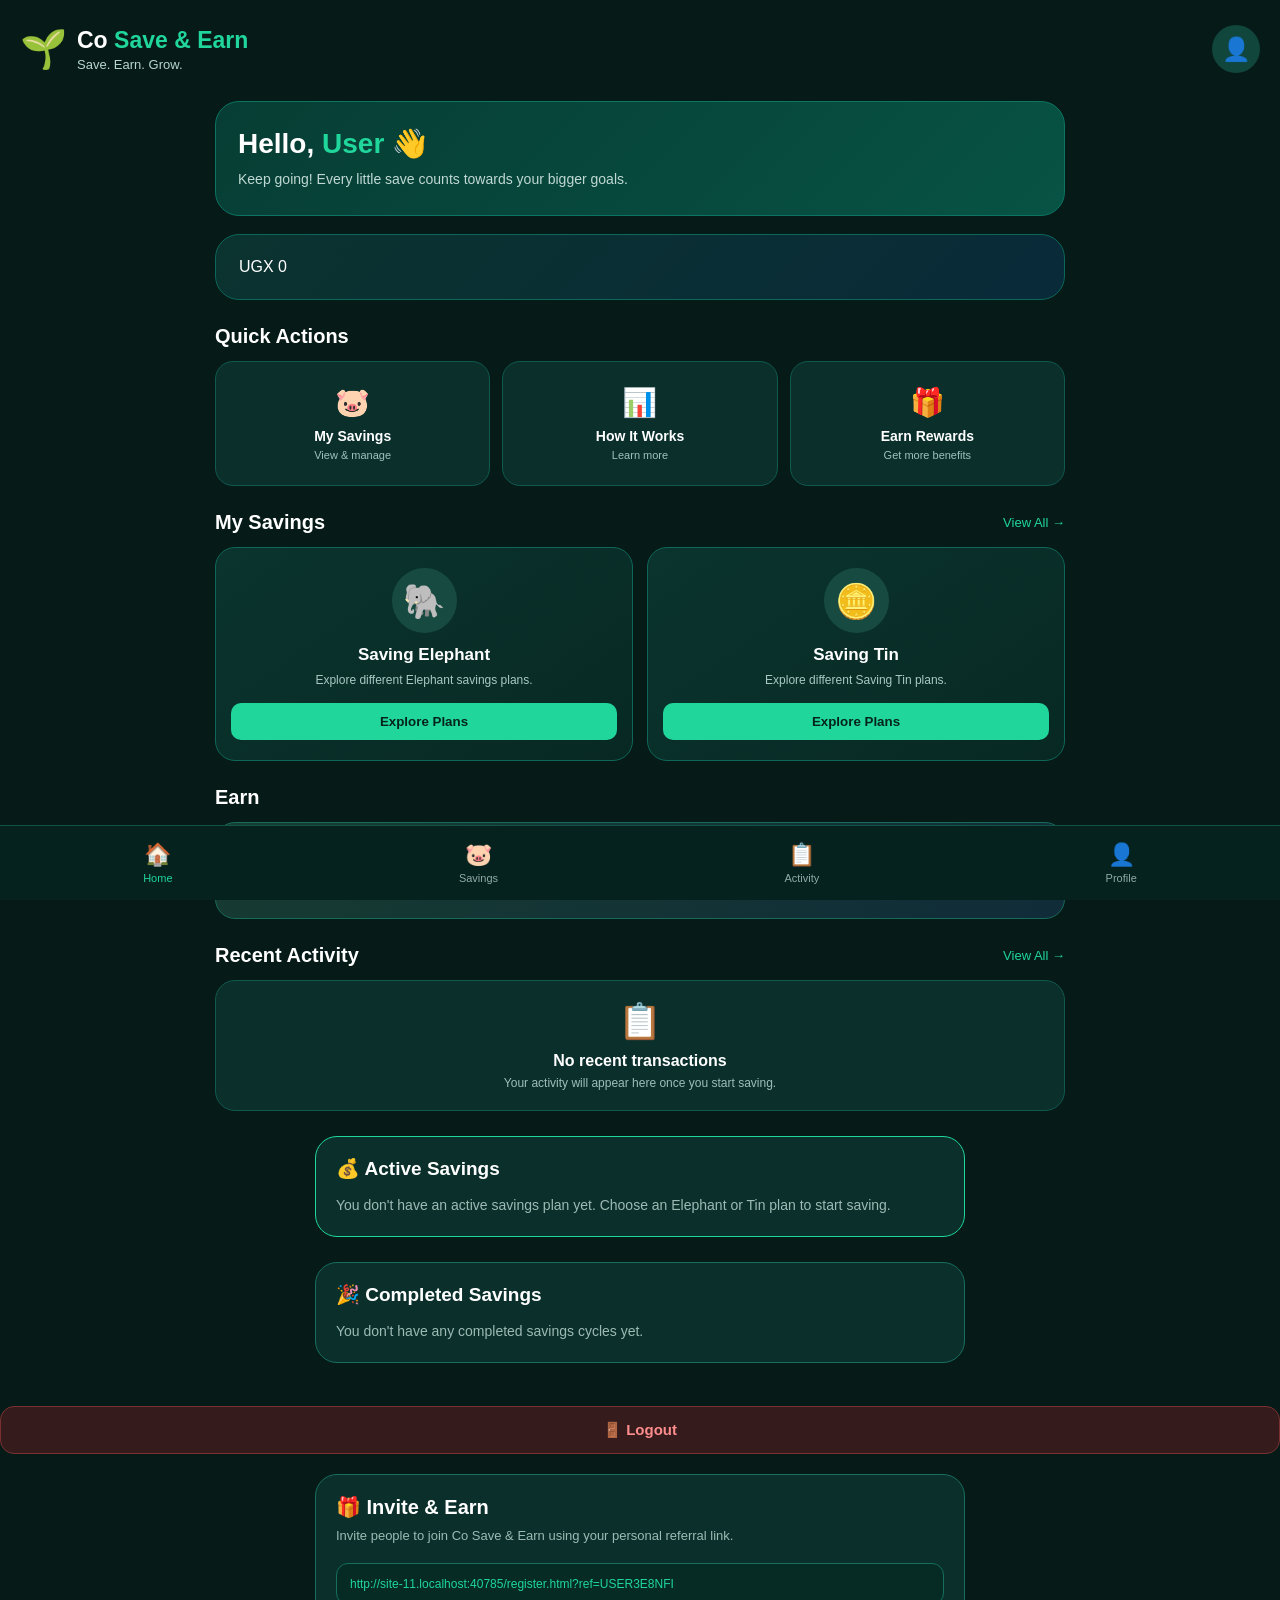
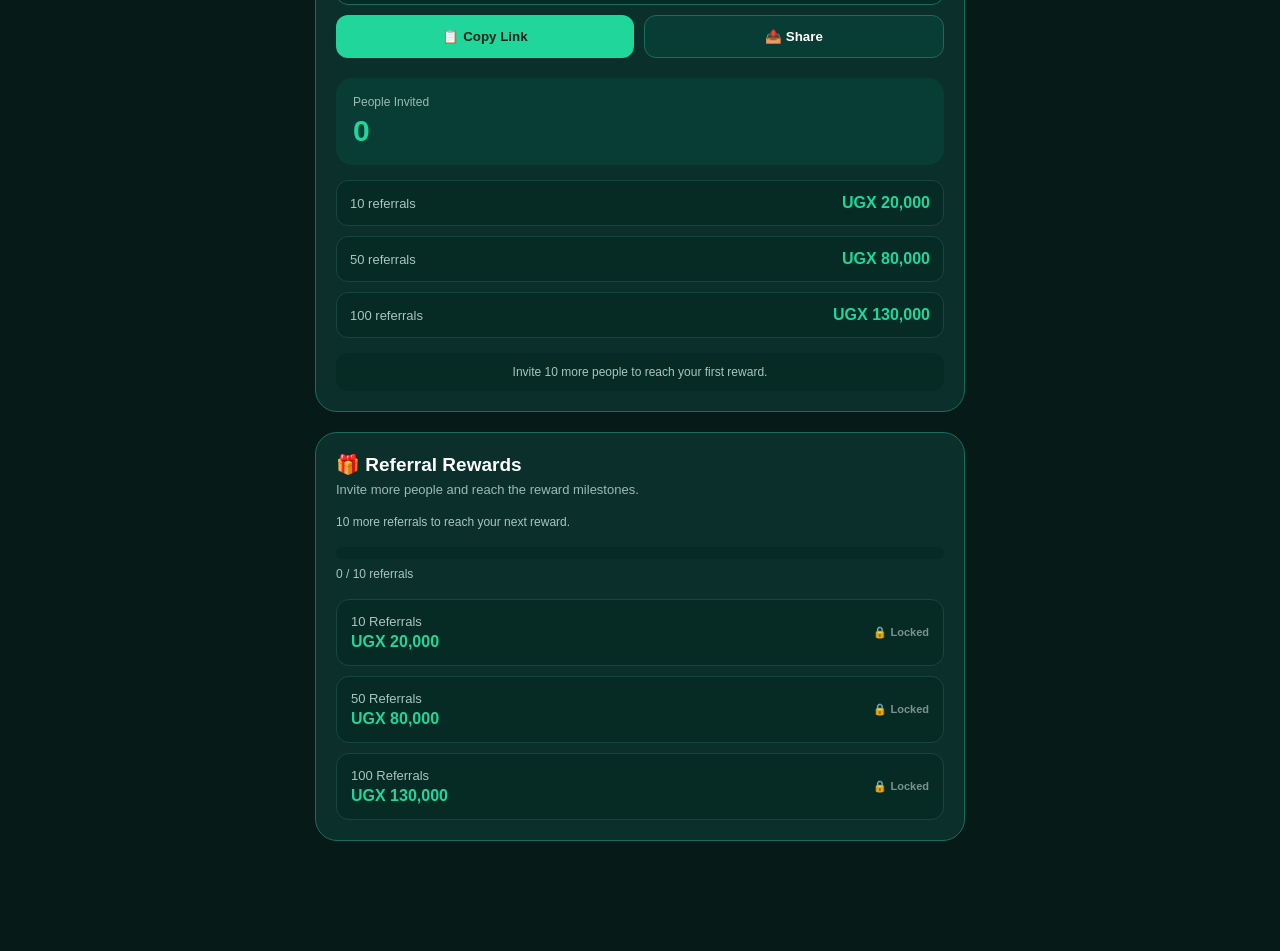
==== commit b1724490: "Add referral reward claiming functionality" ====
--- a/dashboard.html
+++ b/dashboard.html
@@ -3701,3 +3701,96 @@
 );
 
                     </script>
+<!-- CLAIM REFERRAL REWARDS -->
+<script>
+
+function coClaimReferralReward(){
+
+    const count =
+        Number(localStorage.getItem("coReferralCount")) || 0;
+
+    let reward = 0;
+    let milestone = 0;
+
+    if(count >= 100){
+
+        milestone = 100;
+        reward = 130000;
+
+    }else if(count >= 50){
+
+        milestone = 50;
+        reward = 80000;
+
+    }else if(count >= 10){
+
+        milestone = 10;
+        reward = 20000;
+
+    }else{
+
+        alert(
+            "You have not reached a referral reward yet."
+        );
+
+        return;
+    }
+
+
+    const claimed =
+        JSON.parse(
+            localStorage.getItem(
+                "coClaimedReferralRewards"
+            ) || "[]"
+        );
+
+
+    if(claimed.includes(milestone)){
+
+        alert(
+            "You have already claimed the " +
+            milestone +
+            " referral reward."
+        );
+
+        return;
+    }
+
+
+    const confirmClaim =
+        confirm(
+            "Claim UGX " +
+            reward.toLocaleString() +
+            " for reaching " +
+            milestone +
+            " referrals?"
+        );
+
+
+    if(!confirmClaim){
+        return;
+    }
+
+
+    claimed.push(milestone);
+
+    localStorage.setItem(
+        "coClaimedReferralRewards",
+        JSON.stringify(claimed)
+    );
+
+
+    alert(
+        "Reward recorded successfully!\n\n" +
+        "UGX " +
+        reward.toLocaleString() +
+        "\n" +
+        milestone +
+        " referrals"
+    );
+
+
+    updateCoReferralRewards();
+}
+
+</script>
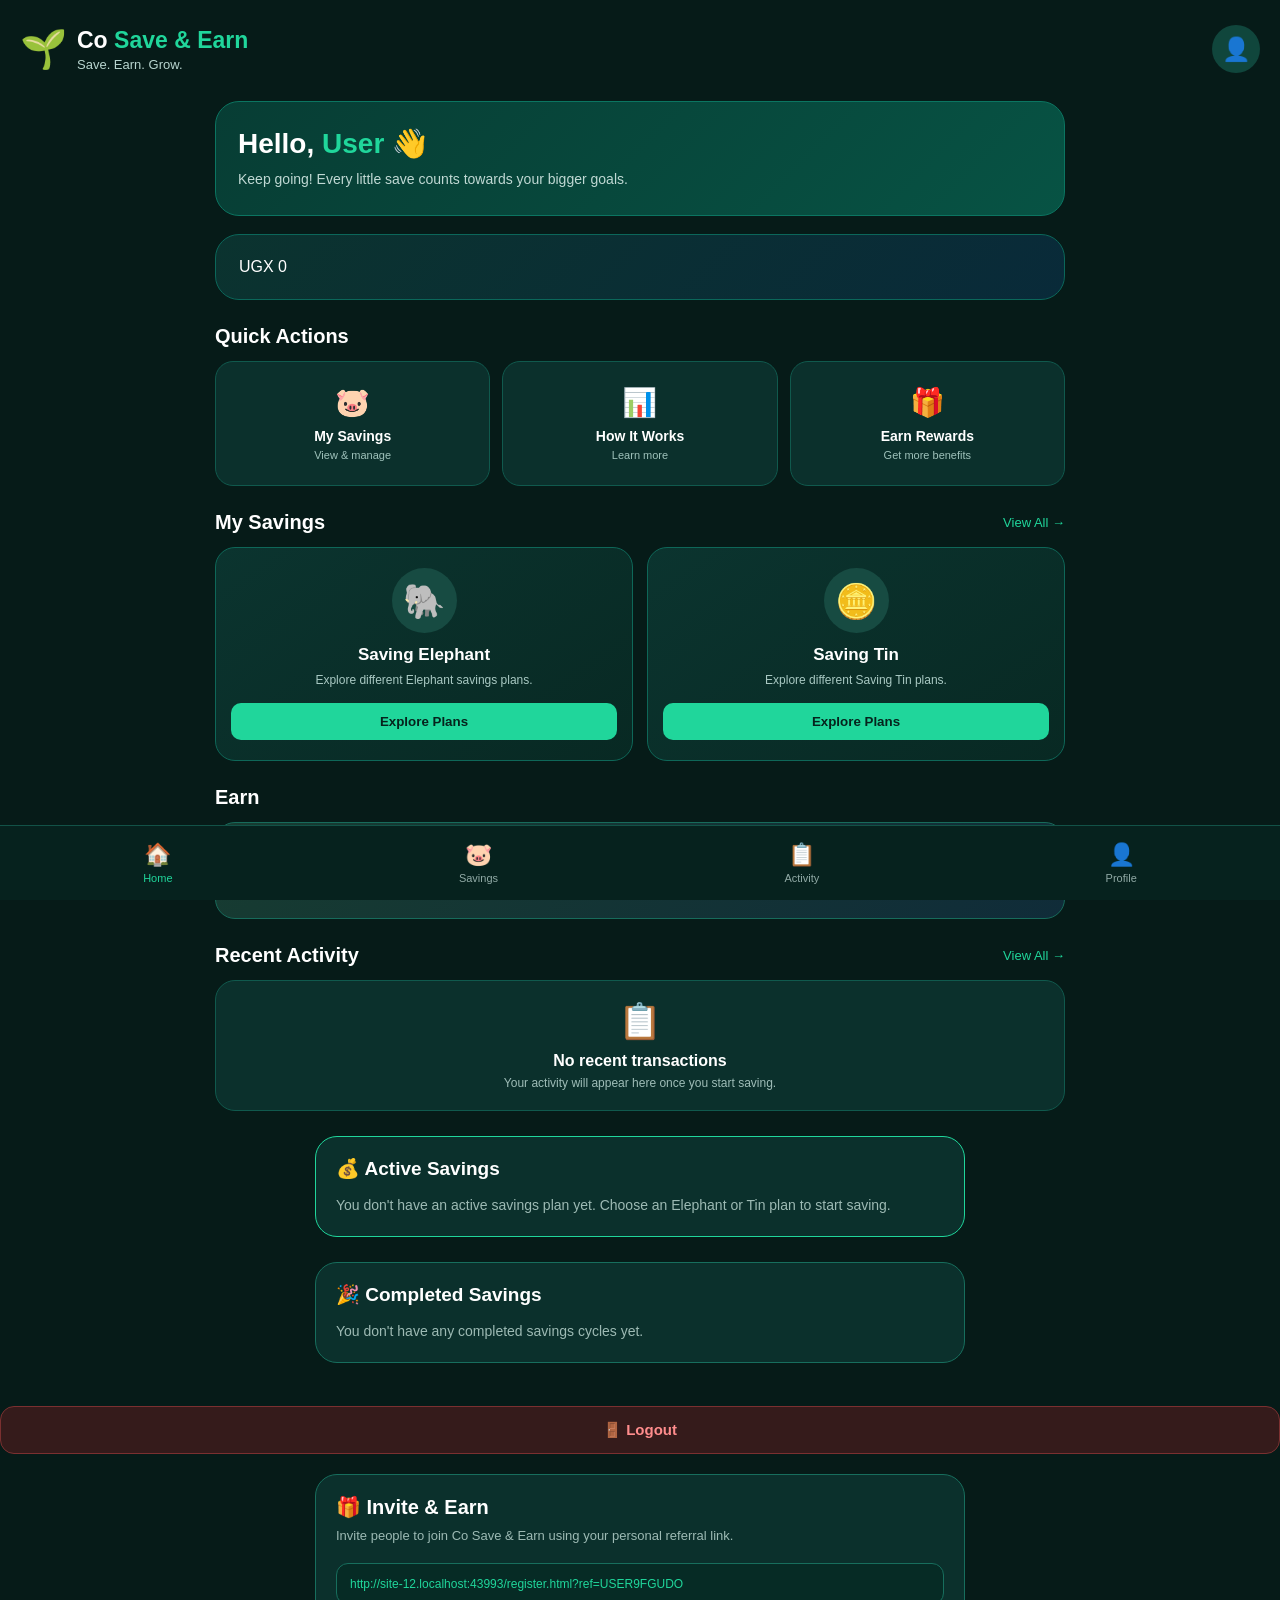
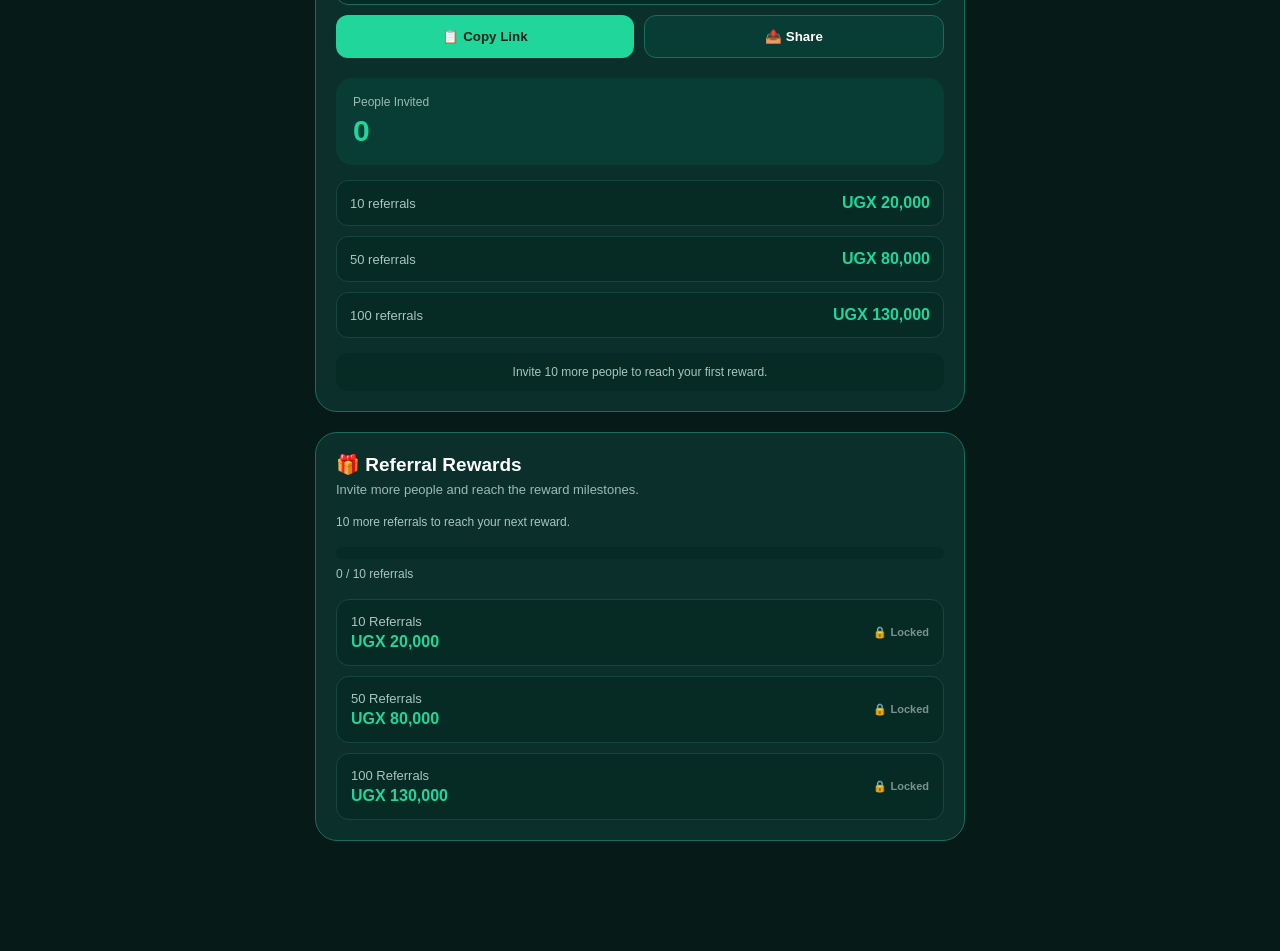
==== commit 879955d8: "Implement claim reward button in dashboard Added a button for claiming referral rewards with styles " ====
--- a/dashboard.html
+++ b/dashboard.html
@@ -3794,3 +3794,89 @@
 }
 
 </script>
+<!-- CLAIM REWARD BUTTON -->
+<style>
+.co-claim-reward-btn{
+    width:100%;
+    margin-top:18px;
+    padding:14px;
+    border:none;
+    border-radius:14px;
+    background:#20d69b;
+    color:#06231d;
+    font-size:15px;
+    font-weight:bold;
+    cursor:pointer;
+}
+
+.co-claim-reward-btn:hover{
+    opacity:.9;
+}
+</style>
+
+<div id="coClaimRewardContainer"
+     style="width:92%;max-width:650px;margin:0 auto 20px;">
+</div>
+
+<script>
+
+function showCoClaimRewardButton(){
+
+    const container =
+        document.getElementById(
+            "coClaimRewardContainer"
+        );
+
+    if(!container){
+        return;
+    }
+
+    const count =
+        Number(
+            localStorage.getItem("coReferralCount")
+        ) || 0;
+
+    let milestone = 0;
+
+    if(count >= 100){
+        milestone = 100;
+    }
+    else if(count >= 50){
+        milestone = 50;
+    }
+    else if(count >= 10){
+        milestone = 10;
+    }
+
+    if(!milestone){
+        container.innerHTML = "";
+        return;
+    }
+
+    const claimed =
+        JSON.parse(
+            localStorage.getItem(
+                "coClaimedReferralRewards"
+            ) || "[]"
+        );
+
+    if(claimed.includes(milestone)){
+
+        container.innerHTML =
+            '<div style="padding:13px;background:#073d34;border:1px solid #176e5d;border-radius:13px;color:#20d69b;text-align:center;font-size:13px;">✓ Reward already claimed</div>';
+
+        return;
+    }
+
+    container.innerHTML =
+        '<button type="button" class="co-claim-reward-btn" onclick="coClaimReferralReward()">🎁 Claim Referral Reward</button>';
+}
+
+document.addEventListener(
+    "DOMContentLoaded",
+    function(){
+        showCoClaimRewardButton();
+    }
+);
+
+</script>
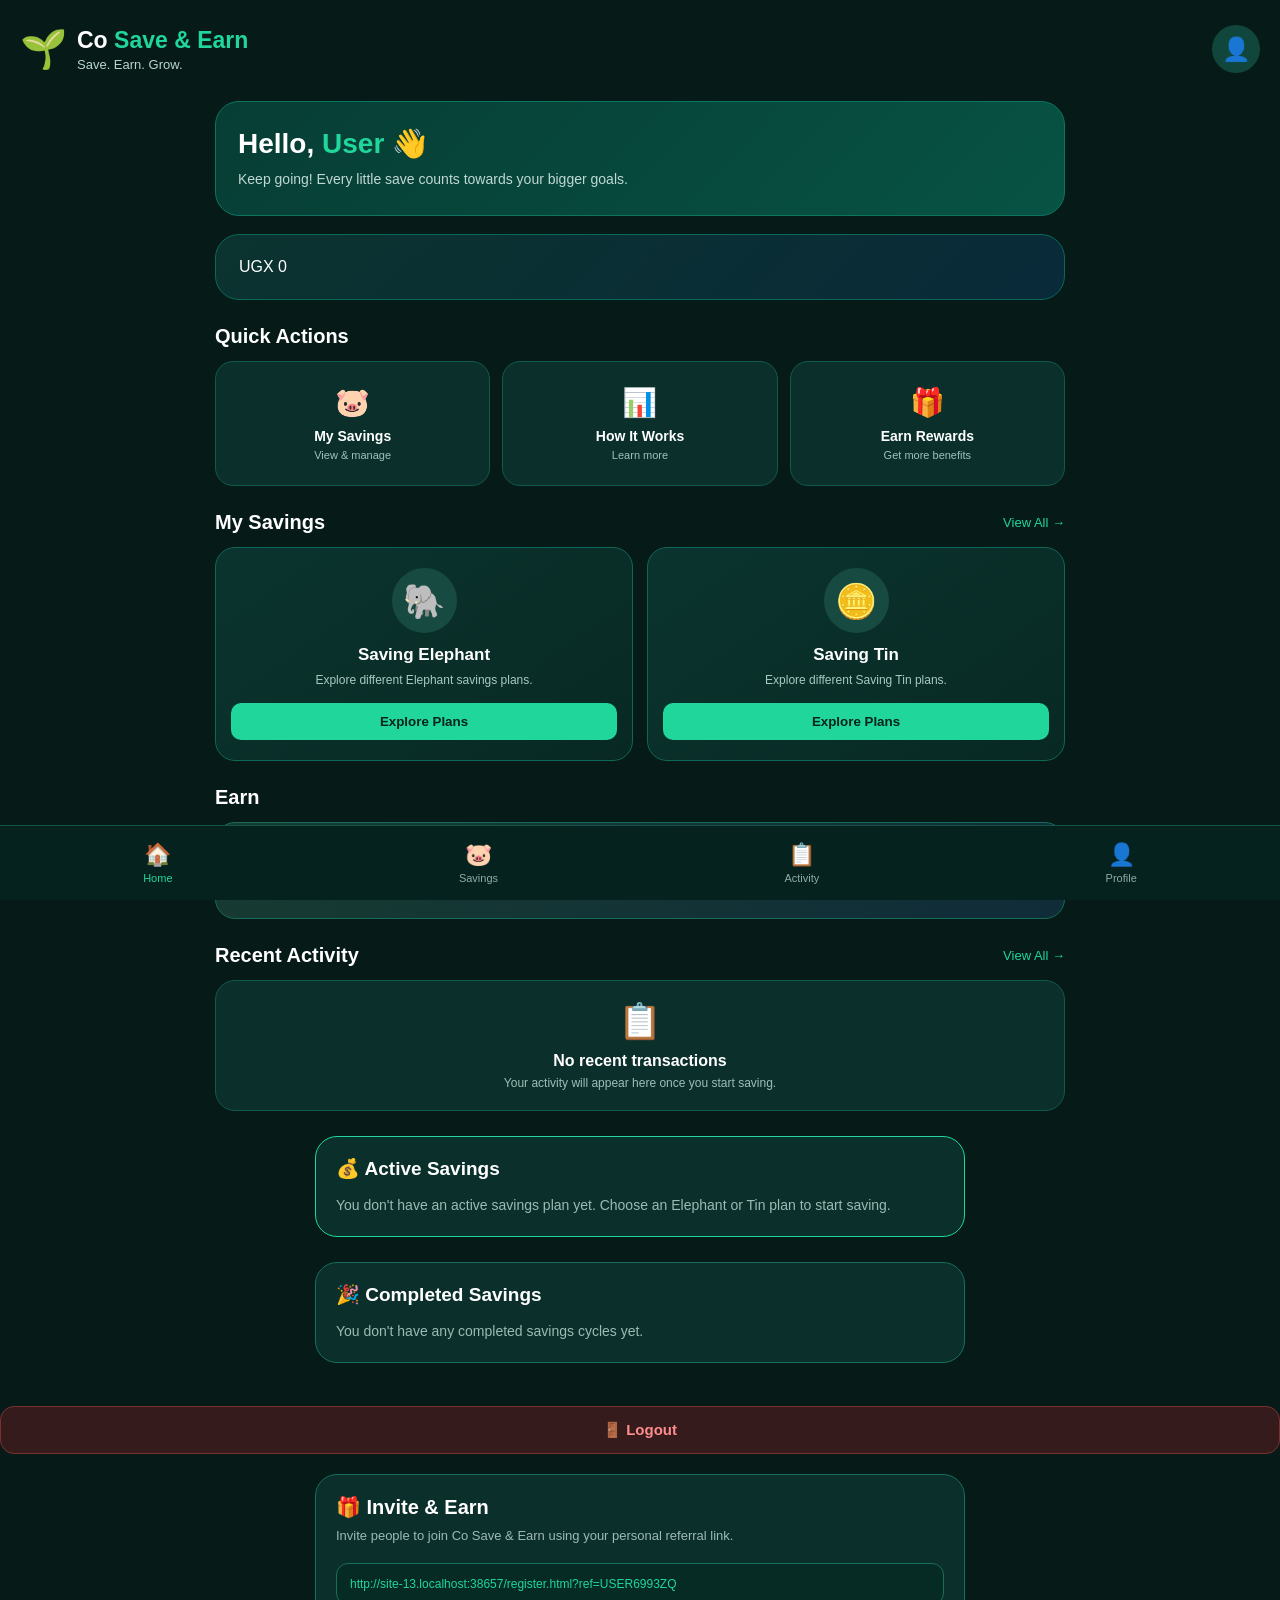
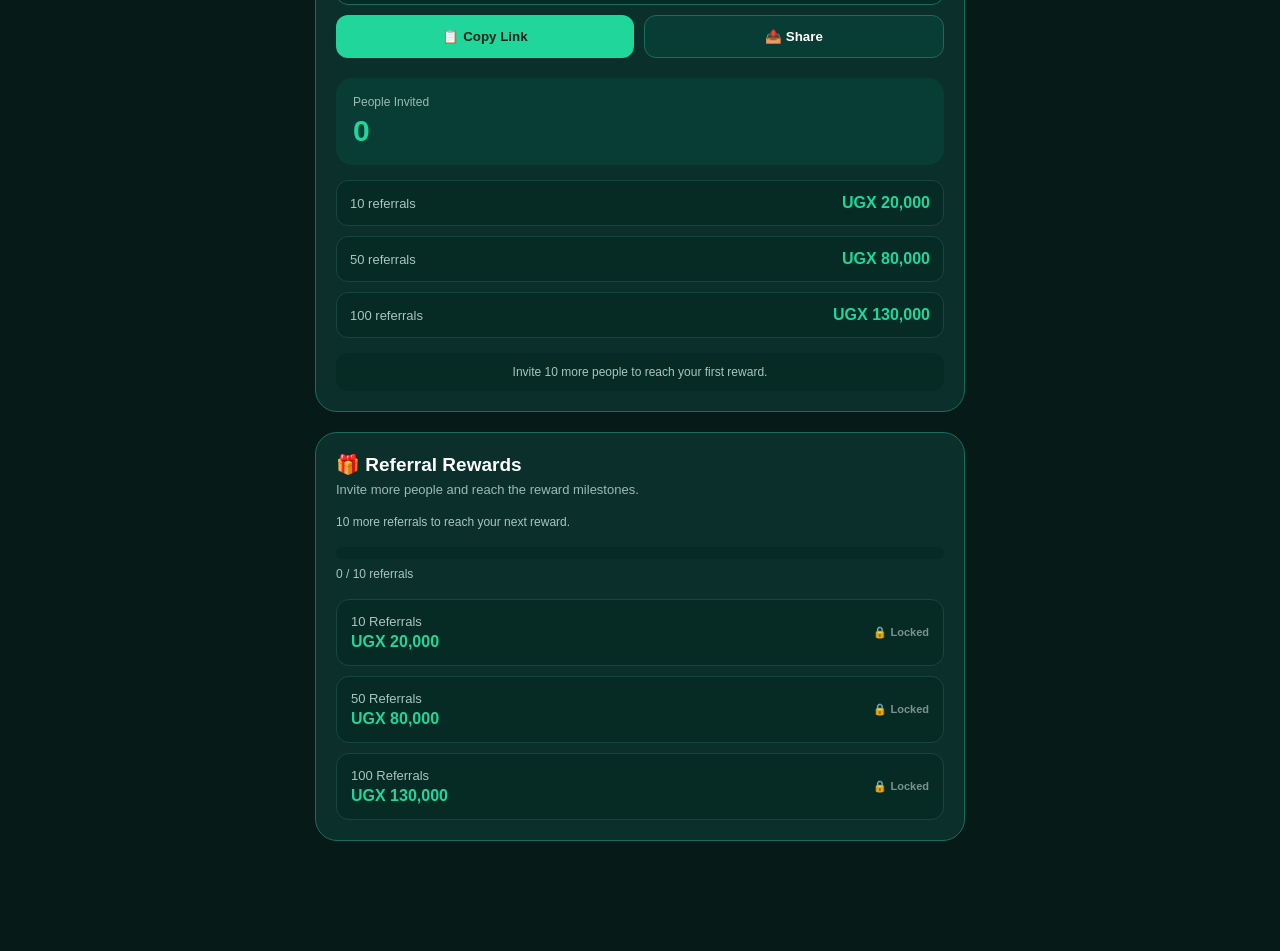
==== commit 35d0e638: "Implement profile button redirection Add event listener to redirect to profile page on click." ====
--- a/dashboard.html
+++ b/dashboard.html
@@ -3880,3 +3880,29 @@
 );
 
 </script>
+<!-- FINAL PROFILE BUTTON FIX -->
+<script>
+document.addEventListener("click", function(event){
+
+    let element = event.target;
+
+    while(element && element !== document.body){
+
+        const text = element.textContent.trim().toLowerCase();
+
+        if(text === "profile"){
+
+            event.preventDefault();
+            event.stopPropagation();
+            event.stopImmediatePropagation();
+
+            window.location.href = "profile.html";
+
+            return;
+        }
+
+        element = element.parentElement;
+    }
+
+}, true);
+</script>
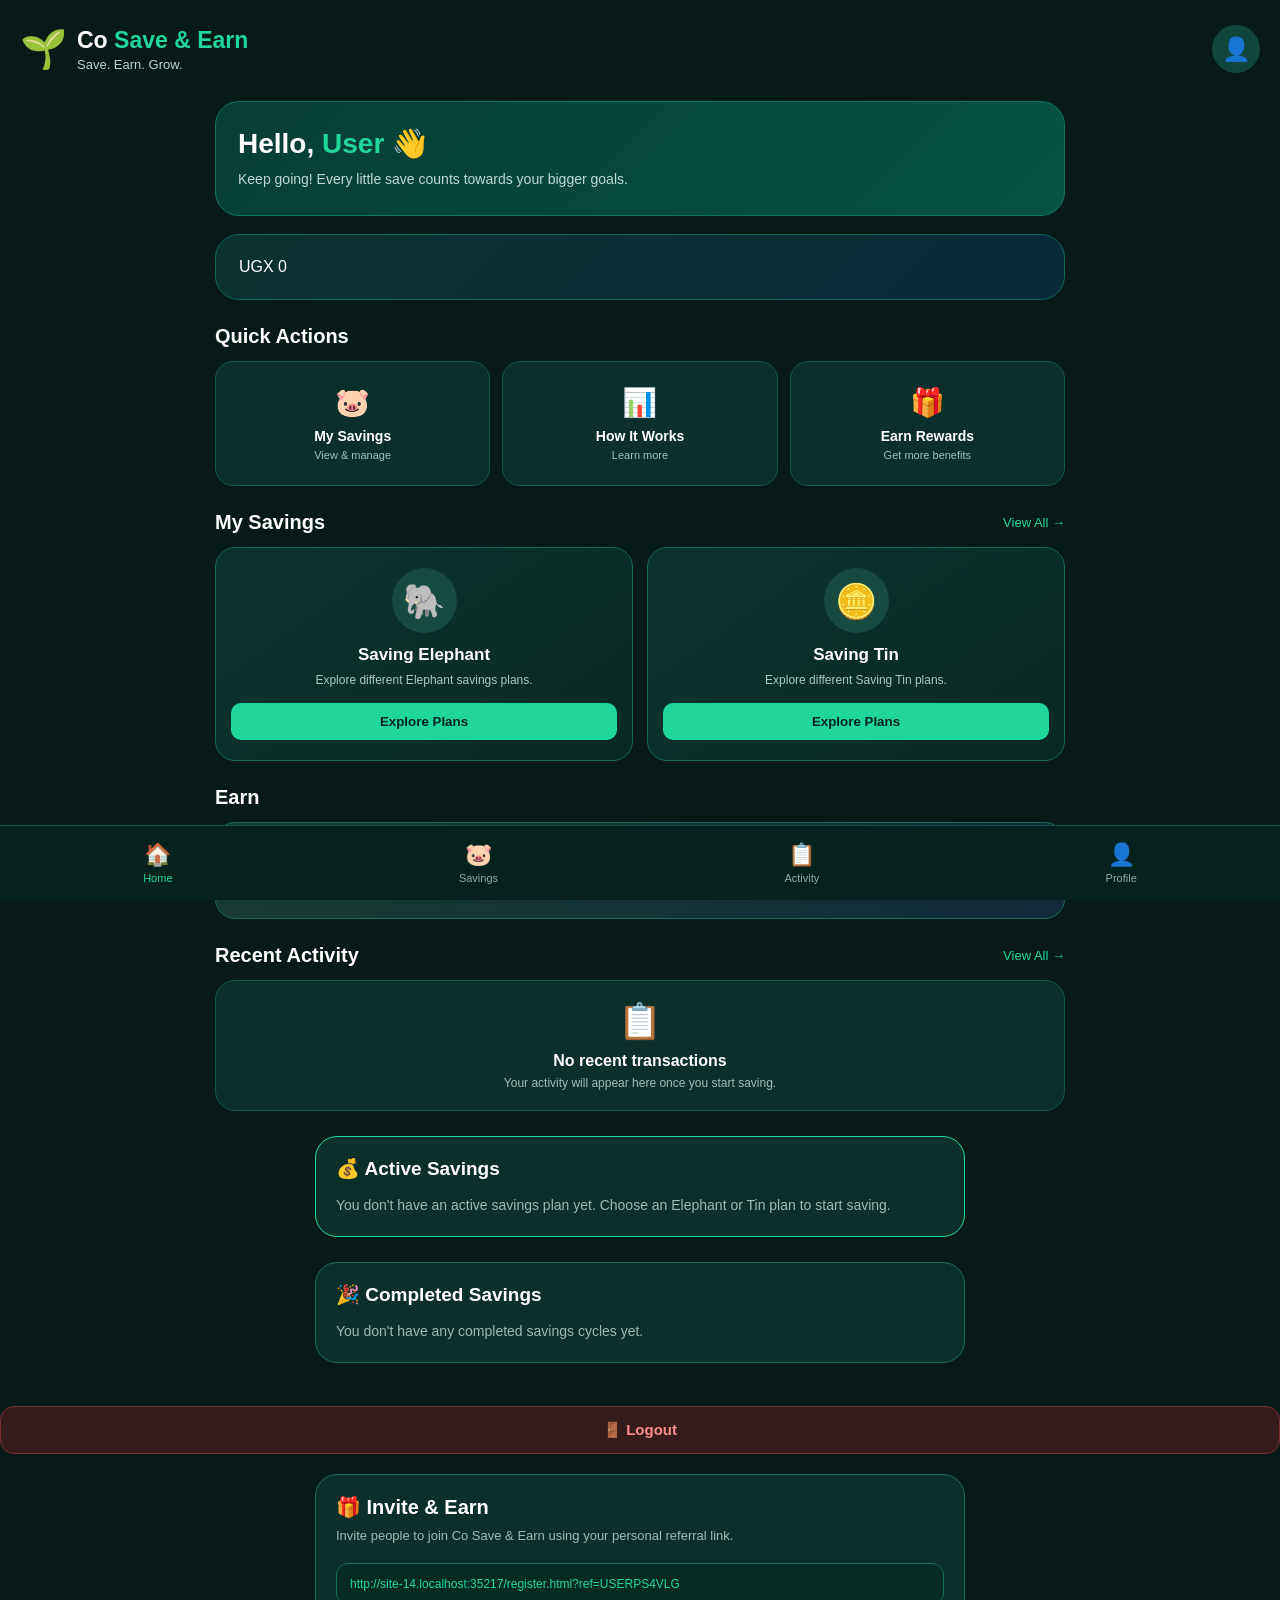
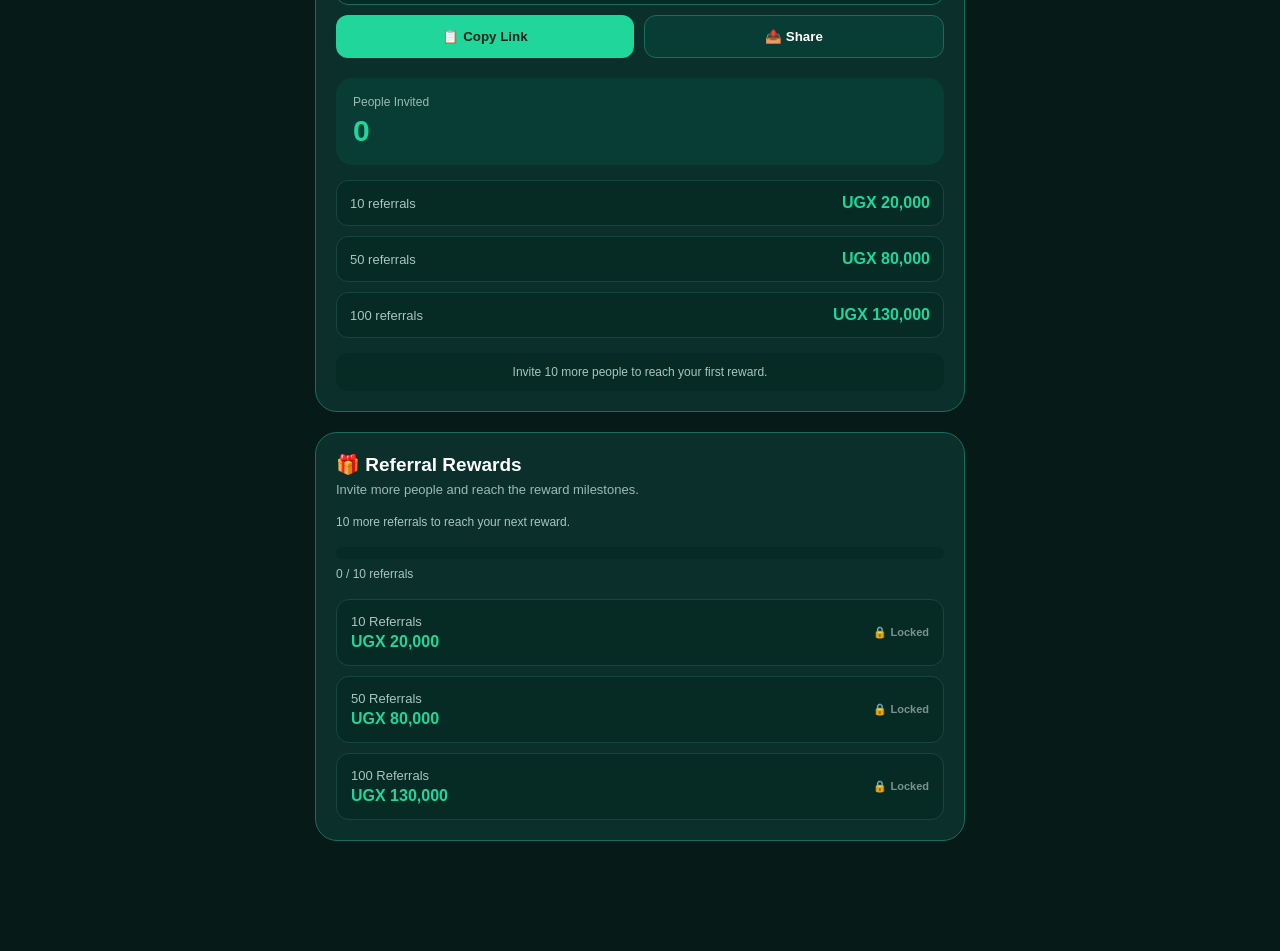
==== commit c7596a9b: "Update dashboard.html" ====
--- a/dashboard.html
+++ b/dashboard.html
@@ -3906,3 +3906,25 @@
 
 }, true);
 </script>
+<!-- FINAL PROFILE ALERT FIX -->
+<script>
+(function () {
+
+    const originalAlert = window.alert;
+
+    window.alert = function (message) {
+
+        if (
+            String(message).toLowerCase().includes(
+                "your profile section will be added next"
+            )
+        ) {
+            window.location.href = "profile.html";
+            return;
+        }
+
+        originalAlert.call(window, message);
+    };
+
+})();
+</script>
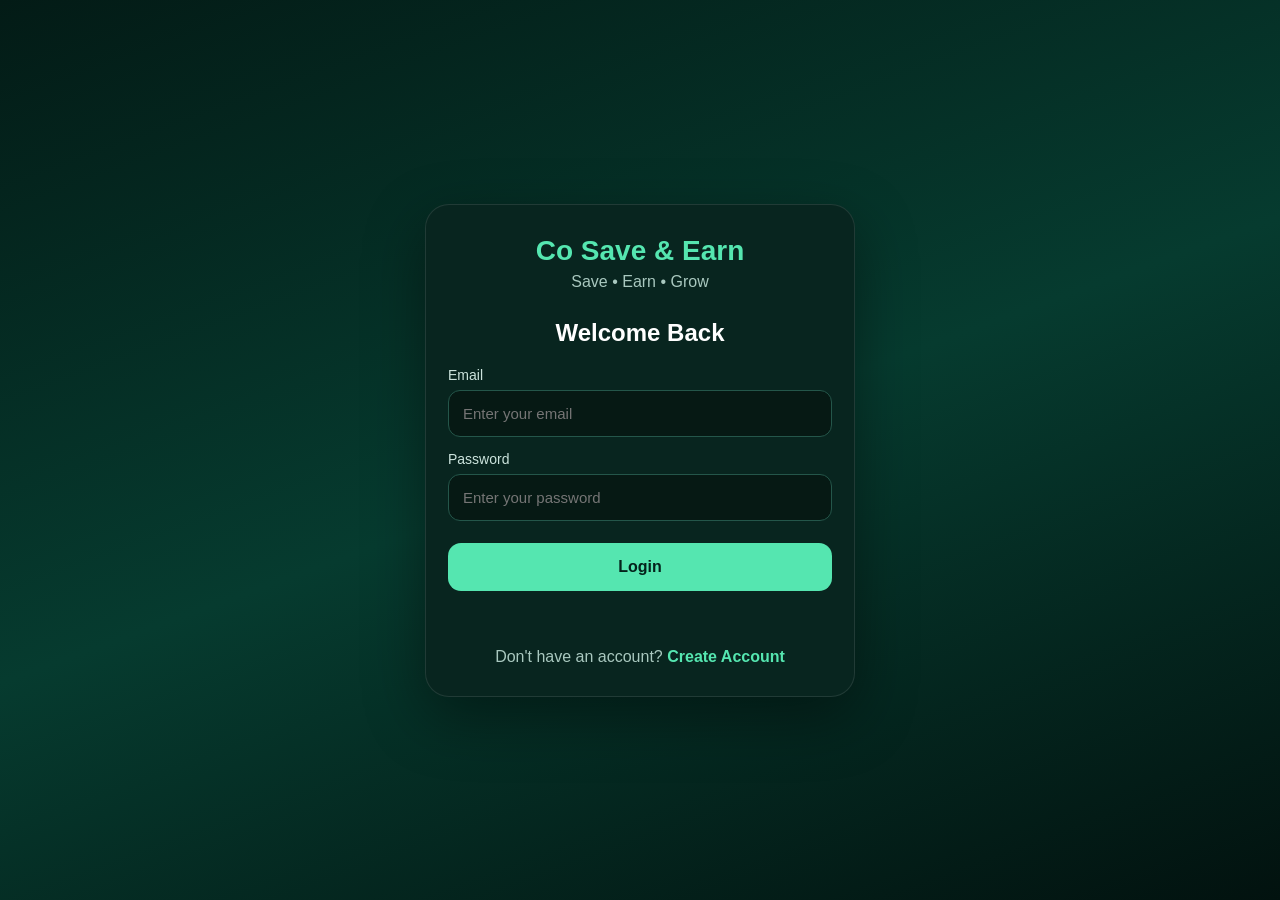
==== commit 92f07731: "Update dashboard.html" ====
--- a/dashboard.html
+++ b/dashboard.html
@@ -13,14 +13,14 @@
     margin:0;
     padding:0;
     box-sizing:border-box;
-    font-family:Arial, sans-serif;
+    font-family:Arial,sans-serif;
 }
 
 body{
     background:#061b18;
     color:white;
     min-height:100vh;
-    padding-bottom:90px;
+    padding-bottom:95px;
 }
 
 button{
@@ -31,7 +31,7 @@
 /* HEADER */
 
 .header{
-    padding:25px 20px 18px;
+    padding:22px 18px;
     display:flex;
     justify-content:space-between;
     align-items:center;
@@ -44,11 +44,11 @@
 }
 
 .logo-icon{
-    font-size:38px;
+    font-size:35px;
 }
 
 .logo-text{
-    font-size:23px;
+    font-size:21px;
     font-weight:bold;
 }
 
@@ -57,22 +57,22 @@
 }
 
 .tagline{
-    color:#b8d5cf;
-    font-size:13px;
+    color:#a9c8c1;
+    font-size:12px;
     margin-top:3px;
 }
 
 .profile-button{
-    width:48px;
-    height:48px;
+    width:46px;
+    height:46px;
     border:none;
     border-radius:50%;
     background:#10463c;
     color:white;
-    font-size:23px;
-}
-
-/* MAIN */
+    font-size:22px;
+}
+
+/* CONTAINER */
 
 .container{
     width:92%;
@@ -83,22 +83,16 @@
 /* WELCOME */
 
 .welcome{
-    background:linear-gradient(
-        135deg,
-        #073d34,
-        #075344
-    );
+    background:linear-gradient(135deg,#073d34,#075344);
     border:1px solid #0b7561;
-    border-radius:24px;
-    padding:25px 22px;
-    margin:10px 0 18px;
-    position:relative;
-    overflow:hidden;
+    border-radius:23px;
+    padding:24px 20px;
+    margin:5px 0 18px;
 }
 
 .welcome h1{
-    font-size:28px;
-    margin-bottom:9px;
+    font-size:27px;
+    margin-bottom:8px;
 }
 
 .welcome h1 span{
@@ -106,7 +100,7 @@
 }
 
 .welcome p{
-    color:#c0d9d4;
+    color:#bfd8d2;
     line-height:1.5;
     font-size:14px;
 }
@@ -114,24 +108,20 @@
 /* BALANCE */
 
 .balance-card{
-    background:linear-gradient(
-        135deg,
-        #0b332f,
-        #092a39
-    );
+    background:linear-gradient(135deg,#0b332f,#092a39);
     border:1px solid #0b675a;
-    border-radius:24px;
-    padding:23px;
-    margin-bottom:20px;
+    border-radius:23px;
+    padding:22px;
+    margin-bottom:22px;
 }
 
 .balance-label{
     color:#b9d1cc;
-    font-size:14px;
+    font-size:13px;
 }
 
 .balance{
-    font-size:34px;
+    font-size:32px;
     font-weight:bold;
     margin:8px 0 20px;
 }
@@ -139,27 +129,25 @@
 .balance-buttons{
     display:grid;
     grid-template-columns:1fr 1fr;
-    gap:12px;
+    gap:11px;
 }
 
 .deposit{
     background:#20d69b;
     color:#06231d;
     border:none;
-    border-radius:13px;
+    border-radius:12px;
     padding:14px;
     font-weight:bold;
-    font-size:15px;
 }
 
 .withdraw{
     background:transparent;
     color:white;
     border:1px solid #20d69b;
-    border-radius:13px;
+    border-radius:12px;
     padding:14px;
     font-weight:bold;
-    font-size:15px;
 }
 
 /* SECTION */
@@ -168,17 +156,16 @@
     display:flex;
     justify-content:space-between;
     align-items:center;
-    margin:25px 0 13px;
+    margin:24px 0 13px;
 }
 
 .section-title h2{
-    font-size:20px;
+    font-size:19px;
 }
 
 .section-link{
     color:#20d69b;
-    font-size:13px;
-    cursor:pointer;
+    font-size:12px;
 }
 
 /* QUICK ACTIONS */
@@ -186,21 +173,20 @@
 .quick-actions{
     display:grid;
     grid-template-columns:repeat(3,1fr);
-    gap:12px;
+    gap:10px;
 }
 
 .quick-card{
     background:#0b302c;
     border:1px solid #10594d;
-    border-radius:18px;
-    padding:17px 8px;
+    border-radius:17px;
+    padding:15px 6px;
     text-align:center;
-    min-height:125px;
+    min-height:112px;
     display:flex;
     flex-direction:column;
     justify-content:center;
     cursor:pointer;
-    transition:.2s;
 }
 
 .quick-card:active{
@@ -208,40 +194,35 @@
 }
 
 .quick-icon{
-    font-size:28px;
-    margin-bottom:9px;
+    font-size:27px;
+    margin-bottom:8px;
 }
 
 .quick-card h3{
-    font-size:14px;
-    margin-bottom:5px;
+    font-size:13px;
+    margin-bottom:4px;
 }
 
 .quick-card p{
     color:#9fc2bb;
-    font-size:11px;
-}
-
-/* SAVINGS */
+    font-size:10px;
+}
+
+/* SAVINGS GRID */
 
 .savings-grid{
     display:grid;
     grid-template-columns:1fr 1fr;
-    gap:14px;
+    gap:13px;
 }
 
 .saving-card{
-    background:linear-gradient(
-        145deg,
-        #0b342f,
-        #082923
-    );
+    background:linear-gradient(145deg,#0b342f,#082923);
     border:1px solid #0e6758;
-    border-radius:20px;
-    padding:20px 15px;
+    border-radius:19px;
+    padding:18px 13px;
     text-align:center;
     cursor:pointer;
-    transition:.2s;
 }
 
 .saving-card:active{
@@ -249,74 +230,218 @@
 }
 
 .saving-icon{
-    width:65px;
-    height:65px;
-    margin:0 auto 12px;
+    width:62px;
+    height:62px;
+    margin:0 auto 10px;
     border-radius:50%;
     display:flex;
     align-items:center;
     justify-content:center;
-    font-size:34px;
+    font-size:32px;
     background:#174b42;
 }
 
 .saving-card h3{
-    font-size:17px;
-    margin-bottom:7px;
+    font-size:16px;
+    margin-bottom:6px;
+}
+
+.cycle{
+    color:#20d69b;
+    font-size:12px;
+    font-weight:bold;
+    margin-bottom:8px;
 }
 
 .saving-card p{
     color:#a9c9c3;
-    font-size:12px;
+    font-size:11px;
     line-height:1.4;
-    margin-bottom:14px;
+    margin-bottom:12px;
 }
 
 .open-button{
     width:100%;
-    padding:11px;
+    padding:10px;
     border:none;
     border-radius:10px;
     background:#20d69b;
     color:#06231d;
     font-weight:bold;
+    font-size:12px;
+}
+
+/* ACTIVE SAVINGS */
+
+.active-box,
+.completed-box,
+.referral-box{
+    background:#0b302c;
+    border:1px solid #176e5d;
+    border-radius:20px;
+    padding:18px;
+    margin-top:22px;
+}
+
+.box-title{
+    font-size:18px;
+    font-weight:bold;
+    margin-bottom:14px;
+}
+
+.plan-card{
+    background:#073d34;
+    border-radius:16px;
+    padding:15px;
+    margin-bottom:11px;
+}
+
+.plan-header{
+    display:flex;
+    justify-content:space-between;
+    align-items:center;
+    gap:8px;
+    margin-bottom:11px;
+}
+
+.plan-header strong{
+    font-size:15px;
+}
+
+.badge{
+    background:#20d69b;
+    color:#06231d;
+    padding:5px 8px;
+    border-radius:20px;
+    font-size:9px;
+    font-weight:bold;
+}
+
+.info-row{
+    display:flex;
+    justify-content:space-between;
+    padding:6px 0;
+    color:#a9c5bf;
+    font-size:12px;
+}
+
+.info-row strong{
+    color:white;
+}
+
+.green{
+    color:#20d69b !important;
+}
+
+.progress{
+    height:7px;
+    background:#173d37;
+    border-radius:20px;
+    overflow:hidden;
+    margin-top:9px;
+}
+
+.progress-bar{
+    height:100%;
+    background:#20d69b;
+    border-radius:20px;
+}
+
+.empty{
+    color:#9dbab4;
+    font-size:13px;
+    line-height:1.5;
 }
 
 /* EARN */
 
 .earn-card{
-    background:linear-gradient(
-        135deg,
-        #173c31,
-        #102c39
-    );
+    background:linear-gradient(135deg,#173c31,#102c39);
     border:1px solid #176b5b;
-    border-radius:20px;
-    padding:20px;
+    border-radius:19px;
+    padding:18px;
     display:flex;
     align-items:center;
-    gap:15px;
+    gap:14px;
     cursor:pointer;
 }
 
 .earn-icon{
-    width:55px;
-    height:55px;
-    border-radius:16px;
+    width:53px;
+    height:53px;
+    border-radius:15px;
     background:#f3c85b;
     display:flex;
     align-items:center;
     justify-content:center;
+    font-size:26px;
+}
+
+/* REFERRAL */
+
+.referral-link{
+    width:100%;
+    padding:12px;
+    border-radius:11px;
+    border:1px solid #176e5d;
+    background:#062b25;
+    color:#20d69b;
+    font-size:11px;
+    margin-bottom:9px;
+}
+
+.referral-buttons{
+    display:grid;
+    grid-template-columns:1fr 1fr;
+    gap:9px;
+}
+
+.referral-btn{
+    padding:12px;
+    border:none;
+    border-radius:11px;
+    background:#20d69b;
+    color:#06231d;
+    font-weight:bold;
+}
+
+.referral-btn.secondary{
+    background:#073d34;
+    border:1px solid #176e5d;
+    color:white;
+}
+
+.referral-count{
+    margin-top:15px;
+    padding:15px;
+    background:#073d34;
+    border-radius:14px;
+}
+
+.referral-count small{
+    color:#9dbab4;
+}
+
+.referral-number{
+    color:#20d69b;
     font-size:27px;
-}
-
-.earn-card h3{
-    margin-bottom:5px;
-}
-
-.earn-card p{
-    color:#a9c8c1;
+    font-weight:bold;
+    margin-top:4px;
+}
+
+.reward{
+    display:flex;
+    justify-content:space-between;
+    padding:10px;
+    margin-top:8px;
+    background:#062b25;
+    border-radius:10px;
     font-size:12px;
+}
+
+.reward span:last-child{
+    color:#20d69b;
+    font-weight:bold;
 }
 
 /* ACTIVITY */
@@ -324,24 +449,43 @@
 .activity{
     background:#0b302c;
     border:1px solid #10594d;
-    border-radius:20px;
-    padding:20px;
+    border-radius:19px;
+    padding:18px;
+}
+
+.transaction{
+    display:flex;
+    justify-content:space-between;
+    align-items:center;
+    padding:11px 0;
+    border-bottom:1px solid #17463e;
+}
+
+.transaction:last-child{
+    border-bottom:none;
+}
+
+.transaction-name{
+    font-size:13px;
+}
+
+.transaction-date{
+    color:#78938e;
+    font-size:10px;
+    margin-top:3px;
+}
+
+.transaction-amount{
+    color:#20d69b;
+    font-weight:bold;
+    font-size:13px;
+}
+
+.no-activity{
     text-align:center;
-}
-
-.activity-icon{
-    font-size:35px;
-    margin-bottom:10px;
-}
-
-.activity h3{
-    font-size:16px;
-    margin-bottom:6px;
-}
-
-.activity p{
-    color:#9fbdb8;
-    font-size:12px;
+    color:#9dbab4;
+    font-size:13px;
+    padding:10px;
 }
 
 /* BOTTOM NAV */
@@ -351,7 +495,7 @@
     bottom:0;
     left:0;
     width:100%;
-    height:75px;
+    height:73px;
     background:#06221e;
     border-top:1px solid #125247;
     display:flex;
@@ -363,7 +507,7 @@
 .nav-item{
     text-align:center;
     color:#91aaa6;
-    font-size:11px;
+    font-size:10px;
     cursor:pointer;
 }
 
@@ -373,25 +517,26 @@
 
 .nav-icon{
     display:block;
-    font-size:22px;
+    font-size:21px;
     margin-bottom:4px;
 }
 
+/* LOGOUT */
+
+.logout{
+    width:100%;
+    margin-top:20px;
+    padding:13px;
+    border:1px solid #7a3030;
+    border-radius:13px;
+    background:#351b1b;
+    color:#ff8d8d;
+    font-weight:bold;
+}
+
 /* MOBILE */
 
-@media(max-width:600px){
-
-    .welcome h1{
-        font-size:25px;
-    }
-
-    .balance{
-        font-size:31px;
-    }
-
-    .quick-actions{
-        grid-template-columns:repeat(3,1fr);
-    }
+@media(max-width:500px){
 
     .savings-grid{
         grid-template-columns:1fr 1fr;
@@ -399,7 +544,7 @@
 
 }
 
-@media(max-width:400px){
+@media(max-width:370px){
 
     .savings-grid{
         grid-template-columns:1fr;
@@ -408,12 +553,9 @@
 }
 
 </style>
-
 </head>
 
 <body>
-
-<!-- HEADER -->
 
 <header class="header">
 
@@ -444,258 +586,413 @@
 
 <main class="container">
 
-
-<!-- WELCOME -->
-
-<section class="welcome">
-
-    <h1>
-        Hello, <span id="userName">User</span> 👋
-    </h1>
-
-    <p>
-        Keep going! Every little save counts
-        towards your bigger goals.
-    </p>
-
-</section>
-
-
-<!-- BALANCE -->
-
-<section class="balance-card">
-
-    <div class="balance-label">
-        Available Balance
+    <!-- WELCOME -->
+
+    <section class="welcome">
+
+        <h1>
+            Hello, <span id="userName">User</span> 👋
+        </h1>
+
+        <p>
+            Keep going! Every little save counts
+            towards your bigger goals.
+        </p>
+
+    </section>
+
+
+    <!-- BALANCE -->
+
+    <section class="balance-card">
+
+        <div class="balance-label">
+            Available Balance
+        </div>
+
+        <div
+            class="balance"
+            id="balance">
+            UGX 0
+        </div>
+
+        <div class="balance-buttons">
+
+            <button
+                class="deposit"
+                onclick="goDeposit()">
+                ↓ &nbsp; Deposit
+            </button>
+
+            <button
+                class="withdraw"
+                onclick="goWithdraw()">
+                ↑ &nbsp; Withdraw
+            </button>
+
+        </div>
+
+    </section>
+
+
+    <!-- QUICK ACTIONS -->
+
+    <div class="section-title">
+        <h2>Quick Actions</h2>
     </div>
 
+    <div class="quick-actions">
+
+        <div
+            class="quick-card"
+            onclick="goSavings()">
+
+            <div class="quick-icon">💰</div>
+
+            <h3>My Savings</h3>
+
+            <p>View plans</p>
+
+        </div>
+
+
+        <div
+            class="quick-card"
+            onclick="goHowItWorks()">
+
+            <div class="quick-icon">📊</div>
+
+            <h3>How It Works</h3>
+
+            <p>Learn more</p>
+
+        </div>
+
+
+        <div
+            class="quick-card"
+            onclick="goEarn()">
+
+            <div class="quick-icon">🎁</div>
+
+            <h3>Earn Rewards</h3>
+
+            <p>Invite & earn</p>
+
+        </div>
+
+    </div>
+
+
+    <!-- SAVINGS -->
+
+    <div class="section-title">
+
+        <h2>Saving Plans</h2>
+
+        <span
+            class="section-link"
+            onclick="goSavings()">
+            View All →
+        </span>
+
+    </div>
+
+
+    <div class="savings-grid">
+
+
+        <!-- BOXES -->
+
+        <div
+            class="saving-card"
+            onclick="openBoxes()">
+
+            <div class="saving-icon">
+                📦
+            </div>
+
+            <h3>Saving Boxes</h3>
+
+            <div class="cycle">
+                5 DAYS
+            </div>
+
+            <p>
+                Short 5-day saving cycle
+                with daily projected earnings.
+            </p>
+
+            <button
+                class="open-button"
+                onclick="event.stopPropagation();openBoxes();">
+                Explore Plans
+            </button>
+
+        </div>
+
+
+        <!-- SAFES -->
+
+        <div
+            class="saving-card"
+            onclick="openSafes()">
+
+            <div class="saving-icon">
+                🔐
+            </div>
+
+            <h3>Saving Safes</h3>
+
+            <div class="cycle">
+                10 DAYS
+            </div>
+
+            <p>
+                Secure 10-day saving cycle
+                with daily projected earnings.
+            </p>
+
+            <button
+                class="open-button"
+                onclick="event.stopPropagation();openSafes();">
+                Explore Plans
+            </button>
+
+        </div>
+
+
+        <!-- TIN -->
+
+        <div
+            class="saving-card"
+            onclick="openTin()">
+
+            <div class="saving-icon">
+                🪙
+            </div>
+
+            <h3>Saving Tin</h3>
+
+            <div class="cycle">
+                20 DAYS
+            </div>
+
+            <p>
+                Build your savings with
+                the 20-day Tin cycle.
+            </p>
+
+            <button
+                class="open-button"
+                onclick="event.stopPropagation();openTin();">
+                Explore Plans
+            </button>
+
+        </div>
+
+
+        <!-- ELEPHANT -->
+
+        <div
+            class="saving-card"
+            onclick="openElephant()">
+
+            <div class="saving-icon">
+                🐘
+            </div>
+
+            <h3>Saving Elephant</h3>
+
+            <div class="cycle">
+                30 DAYS
+            </div>
+
+            <p>
+                Grow your savings with
+                the 30-day Elephant cycle.
+            </p>
+
+            <button
+                class="open-button"
+                onclick="event.stopPropagation();openElephant();">
+                Explore Plans
+            </button>
+
+        </div>
+
+    </div>
+
+
+    <!-- ACTIVE SAVINGS -->
+
+    <div class="active-box">
+
+        <div class="box-title">
+            💰 Active Savings
+        </div>
+
+        <div id="activeSavings">
+
+            <div class="empty">
+                You don't have an active savings plan yet.
+                Choose a plan above to start saving.
+            </div>
+
+        </div>
+
+    </div>
+
+
+    <!-- COMPLETED -->
+
+    <div class="completed-box">
+
+        <div class="box-title">
+            🎉 Completed Savings
+        </div>
+
+        <div id="completedSavings">
+
+            <div class="empty">
+                No completed savings cycles yet.
+            </div>
+
+        </div>
+
+    </div>
+
+
+    <!-- EARN -->
+
+    <div class="section-title">
+        <h2>Earn</h2>
+    </div>
+
     <div
-        class="balance"
-        id="balance">
-        UGX 0
+        class="earn-card"
+        onclick="goEarn()">
+
+        <div class="earn-icon">
+            🎁
+        </div>
+
+        <div>
+
+            <h3>Invite & Earn</h3>
+
+            <p style="color:#a9c8c1;font-size:12px;margin-top:5px;">
+                Invite people and earn referral rewards.
+            </p>
+
+        </div>
+
     </div>
 
-    <div class="balance-buttons">
-
-        <button
-            class="deposit"
-            onclick="goDeposit()">
-            ↓ &nbsp; Deposit
-        </button>
-
-        <button
-            class="withdraw"
-            onclick="goWithdraw()">
-            ↑ &nbsp; Withdraw
-        </button>
+
+    <!-- REFERRALS -->
+
+    <div class="referral-box">
+
+        <div class="box-title">
+            🎁 Invite & Earn
+        </div>
+
+        <p
+            style="color:#9dbab4;font-size:12px;line-height:1.5;margin-bottom:14px;">
+            Share your personal referral link with friends.
+        </p>
+
+        <input
+            id="referralLink"
+            class="referral-link"
+            readonly>
+
+        <div class="referral-buttons">
+
+            <button
+                class="referral-btn"
+                onclick="copyReferral()">
+                📋 Copy Link
+            </button>
+
+            <button
+                class="referral-btn secondary"
+                onclick="shareReferral()">
+                📤 Share
+            </button>
+
+        </div>
+
+
+        <div class="referral-count">
+
+            <small>
+                People Invited
+            </small>
+
+            <div
+                class="referral-number"
+                id="referralCount">
+                0
+            </div>
+
+        </div>
+
+
+        <div class="reward">
+            <span>10 referrals</span>
+            <span>UGX 20,000</span>
+        </div>
+
+        <div class="reward">
+            <span>50 referrals</span>
+            <span>UGX 80,000</span>
+        </div>
+
+        <div class="reward">
+            <span>100 referrals</span>
+            <span>UGX 130,000</span>
+        </div>
 
     </div>
 
-</section>
-
-
-<!-- QUICK ACTIONS -->
-
-<div class="section-title">
-
-    <h2>Quick Actions</h2>
-
-</div>
-
-<div class="quick-actions">
-
-    <div
-        class="quick-card"
-        onclick="goSavings()">
-
-        <div class="quick-icon">
-            🐷
-        </div>
-
-        <h3>My Savings</h3>
-
-        <p>
-            View & manage
-        </p>
+
+    <!-- ACTIVITY -->
+
+    <div class="section-title">
+
+        <h2>Recent Activity</h2>
+
+        <span
+            class="section-link"
+            onclick="goActivity()">
+            View All →
+        </span>
 
     </div>
 
 
-    <div
-        class="quick-card"
-        onclick="goHowItWorks()">
-
-        <div class="quick-icon">
-            📊
-        </div>
-
-        <h3>How It Works</h3>
-
-        <p>
-            Learn more
-        </p>
+    <div class="activity">
+
+        <div id="activityContent">
+
+            <div class="no-activity">
+                No recent transactions.
+            </div>
+
+        </div>
 
     </div>
 
 
-    <div
-        class="quick-card"
-        onclick="goEarn()">
-
-        <div class="quick-icon">
-            🎁
-        </div>
-
-        <h3>Earn Rewards</h3>
-
-        <p>
-            Get more benefits
-        </p>
-
-    </div>
-
-</div>
-
-
-<!-- MY SAVINGS -->
-
-<div class="section-title">
-
-    <h2>My Savings</h2>
-
-    <span
-        class="section-link"
-        onclick="goSavings()">
-        View All →
-    </span>
-
-</div>
-
-
-<div class="savings-grid">
-
-
-    <!-- SAVING ELEPHANT -->
-
-    <div
-        class="saving-card"
-        onclick="openElephant()">
-
-        <div class="saving-icon">
-            🐘
-        </div>
-
-        <h3>
-            Saving Elephant
-        </h3>
-
-        <p>
-            Explore different Elephant
-            savings plans.
-        </p>
-
-        <button
-            class="open-button"
-            onclick="event.stopPropagation(); openElephant();">
-            Explore Plans
-        </button>
-
-    </div>
-
-
-    <!-- SAVING TIN -->
-
-    <div
-        class="saving-card"
-        onclick="openTin()">
-
-        <div class="saving-icon">
-            🪙
-        </div>
-
-        <h3>
-            Saving Tin
-        </h3>
-
-        <p>
-            Explore different Saving Tin
-            plans.
-        </p>
-
-        <button
-            class="open-button"
-            onclick="event.stopPropagation(); openTin();">
-            Explore Plans
-        </button>
-
-    </div>
-
-</div>
-
-
-<!-- EARN -->
-
-<div class="section-title">
-
-    <h2>Earn</h2>
-
-</div>
-
-<div
-    class="earn-card"
-    onclick="goEarn()">
-
-    <div class="earn-icon">
-        💰
-    </div>
-
-    <div>
-
-        <h3>
-            Earn Rewards
-        </h3>
-
-        <p>
-            Discover ways to earn
-            with Co Save & Earn.
-        </p>
-
-    </div>
-
-</div>
-
-
-<!-- RECENT ACTIVITY -->
-
-<div class="section-title">
-
-    <h2>Recent Activity</h2>
-
-    <span
-        class="section-link"
-        onclick="goActivity()">
-        View All →
-    </span>
-
-</div>
-
-
-<div class="activity">
-
-    <div class="activity-icon">
-        📋
-    </div>
-
-    <h3>
-        No recent transactions
-    </h3>
-
-    <p>
-        Your activity will appear here
-        once you start saving.
-    </p>
-
-</div>
+    <!-- LOGOUT -->
+
+    <button
+        class="logout"
+        onclick="logout()">
+        🚪 Logout
+    </button>
 
 
 </main>
@@ -709,10 +1006,7 @@
         class="nav-item active"
         onclick="goHome()">
 
-        <span class="nav-icon">
-            🏠
-        </span>
-
+        <span class="nav-icon">🏠</span>
         Home
 
     </div>
@@ -722,10 +1016,7 @@
         class="nav-item"
         onclick="goSavings()">
 
-        <span class="nav-icon">
-            🐷
-        </span>
-
+        <span class="nav-icon">💰</span>
         Savings
 
     </div>
@@ -735,10 +1026,7 @@
         class="nav-item"
         onclick="goActivity()">
 
-        <span class="nav-icon">
-            📋
-        </span>
-
+        <span class="nav-icon">📋</span>
         Activity
 
     </div>
@@ -748,10 +1036,7 @@
         class="nav-item"
         onclick="openProfile()">
 
-        <span class="nav-icon">
-            👤
-        </span>
-
+        <span class="nav-icon">👤</span>
         Profile
 
     </div>
@@ -761,2577 +1046,1023 @@
 
 <script>
 
-/* =========================
+/* =====================================================
+   CURRENT USER
+===================================================== */
+
+let currentUser = null;
+
+
+/* =====================================================
+   GET ALL ACCOUNTS
+===================================================== */
+
+function getAccounts(){
+
+    try{
+
+        return JSON.parse(
+            localStorage.getItem("coAccounts") || "[]"
+        );
+
+    }catch(error){
+
+        return [];
+
+    }
+
+}
+
+
+/* =====================================================
+   SAVE ALL ACCOUNTS
+===================================================== */
+
+function saveAccounts(accounts){
+
+    localStorage.setItem(
+        "coAccounts",
+        JSON.stringify(accounts)
+    );
+
+}
+
+
+/* =====================================================
+   LOAD CURRENT USER
+===================================================== */
+
+function loadCurrentUser(){
+
+    const userId =
+        localStorage.getItem(
+            "coCurrentUserId"
+        );
+
+
+    if(!userId){
+
+        window.location.href =
+            "login.html";
+
+        return false;
+
+    }
+
+
+    const accounts =
+        getAccounts();
+
+
+    currentUser =
+        accounts.find(
+            account =>
+            account.id === userId
+        );
+
+
+    if(!currentUser){
+
+        localStorage.removeItem(
+            "coCurrentUserId"
+        );
+
+        localStorage.removeItem(
+            "coLoggedIn"
+        );
+
+        window.location.href =
+            "login.html";
+
+        return false;
+
+    }
+
+
+    /*
+       Make sure older accounts have
+       the fields we need.
+    */
+
+    if(typeof currentUser.balance !== "number"){
+        currentUser.balance = 0;
+    }
+
+    if(!Array.isArray(currentUser.transactions)){
+        currentUser.transactions = [];
+    }
+
+    if(!Array.isArray(currentUser.savings)){
+        currentUser.savings = [];
+    }
+
+    if(typeof currentUser.referralCount !== "number"){
+        currentUser.referralCount = 0;
+    }
+
+    if(typeof currentUser.referralRewards !== "number"){
+        currentUser.referralRewards = 0;
+    }
+
+
+    saveCurrentUser();
+
+    return true;
+
+}
+
+
+/* =====================================================
+   SAVE CURRENT USER
+===================================================== */
+
+function saveCurrentUser(){
+
+    if(!currentUser){
+        return;
+    }
+
+
+    const accounts =
+        getAccounts();
+
+
+    const index =
+        accounts.findIndex(
+            account =>
+            account.id === currentUser.id
+        );
+
+
+    if(index !== -1){
+
+        accounts[index] =
+            currentUser;
+
+        saveAccounts(accounts);
+
+    }
+
+}
+
+
+/* =====================================================
    USER NAME
-========================= */
+===================================================== */
 
 function loadUserName(){
 
-    const possibleNames = [
-
-        localStorage.getItem("coUserName"),
-
-        localStorage.getItem("userName"),
-
-        localStorage.getItem("username"),
-
-        localStorage.getItem("name")
-
-    ];
-
-    let name = "User";
-
-    for(let i = 0; i < possibleNames.length; i++){
-
-        if(
-            possibleNames[i] &&
-            possibleNames[i].trim() !== ""
-        ){
-
-            name = possibleNames[i];
-            break;
-
+    document.getElementById(
+        "userName"
+    ).textContent =
+        currentUser.name || "User";
+
+}
+
+
+/* =====================================================
+   BALANCE
+===================================================== */
+
+function loadBalance(){
+
+    const balance =
+        Number(
+            currentUser.balance
+        ) || 0;
+
+
+    document.getElementById(
+        "balance"
+    ).textContent =
+        "UGX " +
+        balance.toLocaleString();
+
+}
+
+
+/* =====================================================
+   TRANSACTION
+===================================================== */
+
+function addTransaction(
+    type,
+    amount,
+    description
+){
+
+    if(!Array.isArray(currentUser.transactions)){
+        currentUser.transactions = [];
+    }
+
+
+    currentUser.transactions.unshift({
+
+        type:type,
+
+        amount:Number(amount) || 0,
+
+        description:
+            description || type,
+
+        date:
+            new Date().toLocaleDateString(),
+
+        time:
+            new Date().toLocaleTimeString()
+
+    });
+
+
+    /*
+       Keep the latest 50.
+    */
+
+    currentUser.transactions =
+        currentUser.transactions.slice(0,50);
+
+
+    saveCurrentUser();
+
+}
+
+
+/* =====================================================
+   ACTIVITY
+===================================================== */
+
+function loadActivity(){
+
+    const box =
+        document.getElementById(
+            "activityContent"
+        );
+
+
+    const transactions =
+        currentUser.transactions || [];
+
+
+    if(transactions.length === 0){
+
+        box.innerHTML = `
+            <div class="no-activity">
+                No recent transactions.
+            </div>
+        `;
+
+        return;
+
+    }
+
+
+    box.innerHTML = "";
+
+
+    transactions
+        .slice(0,5)
+        .forEach(function(transaction){
+
+            const row =
+                document.createElement("div");
+
+            row.className =
+                "transaction";
+
+
+            const sign =
+                transaction.type === "Withdrawal"
+                ? "-"
+                : "+";
+
+
+            row.innerHTML = `
+
+                <div>
+
+                    <div class="transaction-name">
+                        ${transaction.type}
+                    </div>
+
+                    <div class="transaction-date">
+                        ${transaction.date || ""}
+                    </div>
+
+                </div>
+
+                <div class="transaction-amount">
+                    ${sign} UGX
+                    ${Number(transaction.amount || 0)
+                        .toLocaleString()}
+                </div>
+
+            `;
+
+
+            box.appendChild(row);
+
+        });
+
+}
+
+
+/* =====================================================
+   PLAN DATA
+===================================================== */
+
+const plans = {
+
+    boxes:{
+
+        title:"Saving Boxes",
+
+        days:5,
+
+        icon:"📦",
+
+        items:[
+
+            {
+                amount:20000,
+                daily:3000,
+                reward:15000,
+                total:35000
+            },
+
+            {
+                amount:30000,
+                daily:5000,
+                reward:25000,
+                total:55000
+            },
+
+            {
+                amount:50000,
+                daily:7000,
+                reward:35000,
+                total:85000
+            },
+
+            {
+                amount:100000,
+                daily:11000,
+                reward:55000,
+                total:155000
+            }
+
+        ]
+
+    },
+
+
+    safes:{
+
+        title:"Saving Safes",
+
+        days:10,
+
+        icon:"🔐",
+
+        items:[
+
+            {
+                amount:20000,
+                daily:3000,
+                reward:30000,
+                total:50000
+            },
+
+            {
+                amount:30000,
+                daily:5000,
+                reward:50000,
+                total:80000
+            },
+
+            {
+                amount:50000,
+                daily:7000,
+                reward:70000,
+                total:120000
+            },
+
+            {
+                amount:100000,
+                daily:11000,
+                reward:110000,
+                total:210000
+            }
+
+        ]
+
+    },
+
+
+    tin:{
+
+        title:"Saving Tin",
+
+        days:20,
+
+        icon:"🪙",
+
+        items:[
+
+            {
+                amount:20000,
+                daily:1750,
+                reward:35000,
+                total:55000
+            },
+
+            {
+                amount:30000,
+                daily:2750,
+                reward:55000,
+                total:85000
+            },
+
+            {
+                amount:50000,
+                daily:4250,
+                reward:85000,
+                total:135000
+            },
+
+            {
+                amount:100000,
+                daily:7750,
+                reward:155000,
+                total:255000
+            }
+
+        ]
+
+    },
+
+
+    elephant:{
+
+        title:"Saving Elephant",
+
+        days:30,
+
+        icon:"🐘",
+
+        items:[
+
+            {
+                amount:20000,
+                daily:1667,
+                reward:50000,
+                total:70000
+            },
+
+            {
+                amount:30000,
+                daily:3000,
+                reward:90000,
+                total:120000
+            },
+
+            {
+                amount:50000,
+                daily:4500,
+                reward:135000,
+                total:185000
+            },
+
+            {
+                amount:100000,
+                daily:7333,
+                reward:220000,
+                total:320000
+            }
+
+        ]
+
+    }
+
+};
+
+
+/*
+ IMPORTANT:
+ The reward figures above are the plan
+ figures discussed for the prototype.
+ They are displayed as projected earnings,
+ not guaranteed returns.
+*/
+
+
+/* =====================================================
+   ACTIVE SAVINGS
+===================================================== */
+
+function getActiveSavings(){
+
+    return Array.isArray(
+        currentUser.savings
+    )
+    ?
+    currentUser.savings
+    :
+    [];
+
+}
+
+
+function loadActiveSavings(){
+
+    const box =
+        document.getElementById(
+            "activeSavings"
+        );
+
+
+    const savings =
+        getActiveSavings()
+        .filter(
+            saving =>
+            saving.status === "active"
+        );
+
+
+    if(savings.length === 0){
+
+        box.innerHTML = `
+            <div class="empty">
+                You don't have an active savings plan yet.
+                Choose a plan above to start saving.
+            </div>
+        `;
+
+        return;
+
+    }
+
+
+    box.innerHTML = "";
+
+
+    savings.forEach(function(plan){
+
+        const card =
+            document.createElement("div");
+
+        card.className =
+            "plan-card";
+
+
+        const start =
+            new Date(plan.started);
+
+
+        const now =
+            new Date();
+
+
+        let daysPassed =
+            Math.floor(
+                (
+                    now.getTime() -
+                    start.getTime()
+                ) /
+                86400000
+            );
+
+
+        if(daysPassed < 0){
+            daysPassed = 0;
         }
 
-    }
-
-    document.getElementById("userName").textContent =
-        name;
-
-}
-
-
-/* =========================
-   BALANCE
-========================= */
-
-function loadBalance(){
-
-    const savedBalance =
-        Number(
-            localStorage.getItem("coBalance")
-        ) || 0;
-
-    document.getElementById("balance").textContent =
-        "UGX " +
-        savedBalance.toLocaleString();
-
-}
-
-
-/* =========================
-   DEPOSIT
-========================= */
-
-function goDeposit(){
-
-    window.location.href =
-        "deposit.html";
-
-}
-
-
-/* =========================
-   WITHDRAW
-========================= */
-
-function goWithdraw(){
-
-    window.location.href =
-        "withdraw.html";
-
-}
-
-
-/* =========================
-   SAVINGS
-========================= */
-
-function goSavings(){
-
-    window.location.href =
-        "saving-banks.html";
-
-}
-
-
-/* =========================
-   ELEPHANT
-========================= */
-
-function openElephant(){
-
-    /*
-       The Elephant plans page
-       will be designed next.
-    */
-
-    window.location.href =
-        "saving-elephant.html";
-
-}
-
-
-/* =========================
-   SAVING TIN
-========================= */
-
-function openTin(){
-
-    /*
-       The Saving Tin plans page
-       will be designed next.
-    */
-
-    window.location.href =
-        "saving-tin.html";
-
-}
-
-
-/* =========================
-   ACTIVITY
-========================= */
-
-function goActivity(){
-
-    window.location.href =
-        "money-summary.html";
-
-}
-
-
-/* =========================
-   EARN
-========================= */
-
-function goEarn(){
-
-    alert(
-        "Earn Rewards will be designed next."
-    );
-
-}
-
-
-/* =========================
-   HOW IT WORKS
-========================= */
-
-function goHowItWorks(){
-
-    alert(
-        "How It Works will be added next."
-    );
-
-}
-
-
-/* =========================
-   PROFILE
-========================= */
-
-function openProfile(){
-
-    alert(
-        "Your profile section will be added next."
-    );
-
-}
-
-
-/* =========================
-   HOME
-========================= */
-
-function goHome(){
-
-    window.scrollTo({
-        top:0,
-        behavior:"smooth"
-    });
-
-}
-
-
-/* =========================
-   START
-========================= */
-
-loadUserName();
-
-loadBalance();
-
-</script>
-
-</body>
-          </html><style>
-/* ACTIVE SAVINGS ADDED SECTION */
-
-.active-savings-box{
-    width:92%;
-    max-width:650px;
-    margin:25px auto;
-    background:#0b302c;
-    border:1px solid #20d69b;
-    border-radius:22px;
-    padding:20px;
-    color:white;
-}
-
-.active-savings-box h3{
-    margin-bottom:15px;
-    font-size:19px;
-}
-
-.active-plan-card{
-    background:#073d34;
-    border-radius:18px;
-    padding:17px;
-    margin-bottom:12px;
-}
-
-.active-plan-title{
-    display:flex;
-    justify-content:space-between;
-    align-items:center;
-    margin-bottom:12px;
-}
-
-.active-plan-title strong{
-    font-size:17px;
-}
-
-.active-badge{
-    background:#20d69b;
-    color:#06231d;
-    padding:5px 9px;
-    border-radius:20px;
-    font-size:10px;
-    font-weight:bold;
-}
-
-.active-info{
-    display:flex;
-    justify-content:space-between;
-    padding:7px 0;
-    color:#a9c5bf;
-    font-size:13px;
-}
-
-.active-info strong{
-    color:white;
-}
-
-.active-days{
-    color:#20d69b !important;
-}
-
-.active-progress{
-    height:8px;
-    background:#173d37;
-    border-radius:20px;
-    overflow:hidden;
-    margin-top:10px;
-}
-
-.active-progress-bar{
-    height:100%;
-    width:0%;
-    background:#20d69b;
-    border-radius:20px;
-    transition:width .5s ease;
-}
-
-.no-active-plan{
-    color:#9dbab4;
-    font-size:14px;
-    line-height:1.5;
-}
-</style>
-
-
-<div class="active-savings-box">
-
-<h3>💰 Active Savings</h3>
-
-<div id="activeSavingsContent">
-
-<div class="no-active-plan">
-You don't have an active savings plan yet.
-Choose an Elephant or Tin plan to start saving.
-</div>
-
-</div>
-
-</div>
-
-
-<script>
-
-function displayActiveSavings(){
-
-    const container =
-        document.getElementById("activeSavingsContent");
-
-    if(!container){
-        return;
-    }
-
-    container.innerHTML = "";
-
-    let plans = [];
-
-    /* Get Elephant plan */
-
-    const elephant =
-        localStorage.getItem("activeElephantPlan");
-
-    if(elephant){
-
-        try{
-
-            const plan =
-                JSON.parse(elephant);
-
-            plan.planType = "Saving Elephant";
-
-            plans.push(plan);
-
-        }catch(error){}
-
-    }
-
-
-    /* Get Tin plan */
-
-    const tin =
-        localStorage.getItem("activeTinPlan");
-
-    if(tin){
-
-        try{
-
-            const plan =
-                JSON.parse(tin);
-
-            plan.planType = "Saving Tin";
-
-            plans.push(plan);
-
-        }catch(error){}
-
-    }
-
-
-    /* No plans */
-
-    if(plans.length === 0){
-
-        container.innerHTML = `
-            <div class="no-active-plan">
-                You don't have an active savings plan yet.
-                Choose an Elephant or Tin plan to start saving.
-            </div>
-        `;
-
-        return;
-    }
-
-
-    /* Show every active plan */
-
-    plans.forEach(function(plan){
-
-        const amount =
-            Number(plan.amount) || 0;
-
-        const reward =
-            Number(plan.reward) || 0;
-
-        const cycle =
+
+        const days =
             Number(plan.days) || 0;
 
 
-        /* Calculate days */
-
-        const startDate =
-            new Date(plan.started);
-
-        const today =
-            new Date();
-
-        const difference =
-            today.getTime() -
-            startDate.getTime();
-
-        const daysPassed =
-            Math.floor(
-                difference /
-                (1000 * 60 * 60 * 24)
+        if(daysPassed > days){
+            daysPassed = days;
+        }
+
+
+        const remaining =
+            Math.max(
+                0,
+                days - daysPassed
             );
 
 
-        let daysRemaining =
-            cycle - daysPassed;
-
-
-        if(daysRemaining < 0){
-            daysRemaining = 0;
-        }
-
-
-        if(daysRemaining > cycle){
-            daysRemaining = cycle;
-        }
-
-
-        /* Progress */
-
-        let progress = 0;
-
-        if(cycle > 0){
-
-            progress =
-                (daysPassed / cycle) * 100;
-
-        }
-
-        if(progress < 0){
-            progress = 0;
-        }
+        let progress =
+            days > 0
+            ?
+            (daysPassed / days) * 100
+            :
+            0;
+
 
         if(progress > 100){
             progress = 100;
         }
 
 
+        card.innerHTML = `
+
+            <div class="plan-header">
+
+                <strong>
+                    ${plan.icon || "💰"}
+                    ${plan.name}
+                </strong>
+
+                <span class="badge">
+                    ACTIVE
+                </span>
+
+            </div>
+
+
+            <div class="info-row">
+
+                <span>Amount saved</span>
+
+                <strong>
+                    UGX ${Number(plan.amount)
+                        .toLocaleString()}
+                </strong>
+
+            </div>
+
+
+            <div class="info-row">
+
+                <span>Daily projected earnings</span>
+
+                <strong class="green">
+                    UGX ${Number(plan.daily || 0)
+                        .toLocaleString()}
+                </strong>
+
+            </div>
+
+
+            <div class="info-row">
+
+                <span>Projected earnings</span>
+
+                <strong class="green">
+                    UGX ${Number(plan.reward || 0)
+                        .toLocaleString()}
+                </strong>
+
+            </div>
+
+
+            <div class="info-row">
+
+                <span>Cycle</span>
+
+                <strong>
+                    ${days} days
+                </strong>
+
+            </div>
+
+
+            <div class="info-row">
+
+                <span>Days remaining</span>
+
+                <strong class="green">
+                    ${remaining} days
+                </strong>
+
+            </div>
+
+
+            <div class="progress">
+
+                <div
+                    class="progress-bar"
+                    style="width:${progress}%">
+                </div>
+
+            </div>
+
+        `;
+
+
+        box.appendChild(card);
+
+    });
+
+}
+
+
+/* =====================================================
+   COMPLETED SAVINGS
+===================================================== */
+
+function loadCompletedSavings(){
+
+    const box =
+        document.getElementById(
+            "completedSavings"
+        );
+
+
+    const completed =
+        getActiveSavings()
+        .filter(
+            saving =>
+            saving.status === "completed"
+        );
+
+
+    if(completed.length === 0){
+
+        box.innerHTML = `
+            <div class="empty">
+                No completed savings cycles yet.
+            </div>
+        `;
+
+        return;
+
+    }
+
+
+    box.innerHTML = "";
+
+
+    completed.forEach(function(plan){
+
         const card =
             document.createElement("div");
 
         card.className =
-            "active-plan-card";
+            "plan-card";
 
 
         card.innerHTML = `
 
-            <div class="active-plan-title">
+            <div class="plan-header">
 
                 <strong>
-                    ${plan.planType} 🐘🪙
-                </strong>
-
-                <span class="active-badge">
-                    ACTIVE
-                </span>
-
-            </div>
-
-
-            <div class="active-info">
-
-                <span>Plan</span>
-
-                <strong>
+                    ${plan.icon || "💰"}
                     ${plan.name}
                 </strong>
 
-            </div>
-
-
-            <div class="active-info">
-
-                <span>Amount saved</span>
-
-                <strong>
-                    UGX ${amount.toLocaleString()}
-                </strong>
-
-            </div>
-
-
-            <div class="active-info">
-
-                <span>Projected earnings</span>
-
-                <strong>
-                    UGX ${reward.toLocaleString()}
-                </strong>
-
-            </div>
-
-
-            <div class="active-info">
-
-                <span>Cycle</span>
-
-                <strong>
-                    ${cycle} days
-                </strong>
-
-            </div>
-
-
-            <div class="active-info">
-
-                <span>Days remaining</span>
-
-                <strong class="active-days">
-
-                    ${daysRemaining} days
-
-                </strong>
-
-            </div>
-
-
-            <div class="active-progress">
-
-                <div
-                    class="active-progress-bar"
-                    style="width:${progress}%">
-                </div>
-
-            </div>
-
-        `;
-
-
-        container.appendChild(card);
-
-    });
-
-}
-
-
-/* Run when dashboard opens */
-
-displayActiveSavings();
-
-
-/* Refresh the countdown every minute */
-
-setInterval(
-    displayActiveSavings,
-    60000
-);
-
-    </script>
-<style>
-.completed-plan{
-    border:1px solid #20d69b !important;
-}
-
-.completed-badge{
-    background:#20d69b;
-    color:#06231d;
-    padding:5px 9px;
-    border-radius:20px;
-    font-size:10px;
-    font-weight:bold;
-}
-
-.completed-message{
-    margin-top:12px;
-    padding:10px;
-    background:#0b302c;
-    border-radius:10px;
-    color:#20d69b;
-    font-size:13px;
-}
-</style>
-
-<script>
-
-function updateCompletedSavings(){
-
-    const plans = [];
-
-    const elephant =
-        localStorage.getItem("activeElephantPlan");
-
-    const tin =
-        localStorage.getItem("activeTinPlan");
-
-
-    if(elephant){
-
-        try{
-
-            const plan =
-                JSON.parse(elephant);
-
-            plan.storageKey =
-                "activeElephantPlan";
-
-            plan.planType =
-                "Saving Elephant";
-
-            plans.push(plan);
-
-        }catch(error){}
-
-    }
-
-
-    if(tin){
-
-        try{
-
-            const plan =
-                JSON.parse(tin);
-
-            plan.storageKey =
-                "activeTinPlan";
-
-            plan.planType =
-                "Saving Tin";
-
-            plans.push(plan);
-
-        }catch(error){}
-
-    }
-
-
-    plans.forEach(function(plan){
-
-        const cycle =
-            Number(plan.days) || 0;
-
-        const start =
-            new Date(plan.started);
-
-        const now =
-            new Date();
-
-
-        const elapsed =
-            Math.floor(
-                (now.getTime() - start.getTime()) /
-                (1000 * 60 * 60 * 24)
-            );
-
-
-        if(elapsed >= cycle){
-
-            /*
-             * Mark the plan as completed.
-             */
-
-            plan.completed = true;
-
-            plan.completedDate =
-                now.toLocaleDateString();
-
-
-            localStorage.setItem(
-                plan.storageKey,
-                JSON.stringify(plan)
-            );
-
-        }
-
-    });
-
-
-    /*
-     * Refresh the active savings display.
-     * The function from the previous step will
-     * read the updated plan information.
-     */
-
-    if(typeof displayActiveSavings === "function"){
-
-        displayActiveSavings();
-
-    }
-
-}
-
-
-updateCompletedSavings();
-
-</script>
-<style>
-.completed-card{
-    border:1px solid #20d69b !important;
-}
-
-.completed-badge{
-    background:#20d69b !important;
-    color:#06231d !important;
-}
-
-.completed-message{
-    margin-top:12px;
-    padding:11px;
-    background:#0b302c;
-    border-radius:10px;
-    color:#20d69b;
-    font-size:13px;
-    font-weight:bold;
-}
-</style>
-
-<script>
-
-function showCorrectPlanStatus(){
-
-    const cards =
-        document.querySelectorAll(".active-plan-card");
-
-    cards.forEach(function(card){
-
-        const title =
-            card.querySelector(".active-plan-title strong");
-
-        if(!title){
-            return;
-        }
-
-        const text =
-            title.textContent.toLowerCase();
-
-        let plan = null;
-
-        if(text.includes("elephant")){
-
-            const saved =
-                localStorage.getItem("activeElephantPlan");
-
-            if(saved){
-                try{
-                    plan = JSON.parse(saved);
-                }catch(error){}
-            }
-
-        }
-
-
-        if(text.includes("tin")){
-
-            const saved =
-                localStorage.getItem("activeTinPlan");
-
-            if(saved){
-                try{
-                    plan = JSON.parse(saved);
-                }catch(error){}
-            }
-
-        }
-
-
-        if(!plan || !plan.completed){
-            return;
-        }
-
-
-        /* Make the card completed */
-
-        card.classList.add("completed-card");
-
-
-        const badge =
-            card.querySelector(".active-badge");
-
-        if(badge){
-
-            badge.textContent =
-                "✓ COMPLETED";
-
-            badge.classList.add(
-                "completed-badge"
-            );
-
-        }
-
-
-        /* Change days remaining */
-
-        const days =
-            card.querySelector(".active-days");
-
-        if(days){
-
-            days.textContent =
-                "Cycle completed";
-
-        }
-
-
-        /* Add completion message */
-
-        if(
-            !card.querySelector(
-                ".completed-message"
-            )
-        ){
-
-            const message =
-                document.createElement("div");
-
-            message.className =
-                "completed-message";
-
-            message.textContent =
-                "🎉 Your saving cycle is complete.";
-
-            card.appendChild(message);
-
-        }
-
-    });
-
-}
-
-
-/* Run after the dashboard loads */
-
-setTimeout(
-    showCorrectPlanStatus,
-    300
-);
-
-
-/* Check again every minute */
-
-setInterval(
-    showCorrectPlanStatus,
-    60000
-);
-
-</script>
-<!-- COMPLETED SAVINGS SECTION -->
-<style>
-.completed-savings-box{
-    width:92%;
-    max-width:650px;
-    margin:25px auto;
-    background:#0b302c;
-    border:1px solid #176e5d;
-    border-radius:22px;
-    padding:20px;
-    color:white;
-}
-
-.completed-savings-box h3{
-    margin:0 0 15px;
-    font-size:19px;
-}
-
-.completed-saving-card{
-    background:#073d34;
-    border-radius:18px;
-    padding:17px;
-    margin-bottom:12px;
-    border:1px solid #20d69b;
-}
-
-.completed-saving-header{
-    display:flex;
-    justify-content:space-between;
-    align-items:center;
-    gap:10px;
-    margin-bottom:12px;
-}
-
-.completed-saving-header strong{
-    font-size:16px;
-}
-
-.completed-status{
-    background:#20d69b;
-    color:#06231d;
-    padding:5px 9px;
-    border-radius:20px;
-    font-size:10px;
-    font-weight:bold;
-}
-
-.completed-saving-info{
-    display:flex;
-    justify-content:space-between;
-    gap:10px;
-    padding:7px 0;
-    font-size:13px;
-    color:#a9c5bf;
-}
-
-.completed-saving-info strong{
-    color:white;
-    text-align:right;
-}
-
-.completed-reward{
-    color:#20d69b !important;
-}
-
-.completed-date{
-    margin-top:12px;
-    padding:10px;
-    background:#0b302c;
-    border-radius:10px;
-    color:#20d69b;
-    font-size:12px;
-}
-
-.no-completed-savings{
-    color:#9dbab4;
-    font-size:14px;
-    line-height:1.5;
-}
-</style>
-
-<div class="completed-savings-box">
-
-    <h3>🎉 Completed Savings</h3>
-
-    <div id="completedSavingsContent">
-
-        <div class="no-completed-savings">
-            You don't have any completed savings cycles yet.
-        </div>
-
-    </div>
-
-</div>
-
-<script>
-
-function displayCompletedSavings(){
-
-    const container =
-        document.getElementById(
-            "completedSavingsContent"
-        );
-
-    if(!container){
-        return;
-    }
-
-    container.innerHTML = "";
-
-    const completedPlans = [];
-
-    /* SAVING ELEPHANT */
-
-    const elephant =
-        localStorage.getItem(
-            "activeElephantPlan"
-        );
-
-    if(elephant){
-
-        try{
-
-            const plan =
-                JSON.parse(elephant);
-
-            if(plan.completed === true){
-
-                plan.planType =
-                    "Saving Elephant";
-
-                completedPlans.push(plan);
-
-            }
-
-        }catch(error){}
-
-    }
-
-
-    /* SAVING TIN */
-
-    const tin =
-        localStorage.getItem(
-            "activeTinPlan"
-        );
-
-    if(tin){
-
-        try{
-
-            const plan =
-                JSON.parse(tin);
-
-            if(plan.completed === true){
-
-                plan.planType =
-                    "Saving Tin";
-
-                completedPlans.push(plan);
-
-            }
-
-        }catch(error){}
-
-    }
-
-
-    if(completedPlans.length === 0){
-
-        container.innerHTML = `
-            <div class="no-completed-savings">
-                You don't have any completed savings cycles yet.
-            </div>
-        `;
-
-        return;
-    }
-
-
-    completedPlans.forEach(function(plan){
-
-        const amount =
-            Number(plan.amount) || 0;
-
-        const reward =
-            Number(plan.reward) || 0;
-
-        const cycle =
-            Number(plan.days) || 0;
-
-        const card =
-            document.createElement("div");
-
-        card.className =
-            "completed-saving-card";
-
-        card.innerHTML = `
-
-            <div class="completed-saving-header">
-
-                <strong>
-                    ${plan.planType}
-                </strong>
-
-                <span class="completed-status">
+                <span class="badge">
                     ✓ COMPLETED
                 </span>
 
             </div>
 
 
-            <div class="completed-saving-info">
-
-                <span>Plan</span>
+            <div class="info-row">
+
+                <span>Amount saved</span>
 
                 <strong>
-                    ${plan.name}
+                    UGX ${Number(plan.amount)
+                        .toLocaleString()}
                 </strong>
 
             </div>
 
 
-            <div class="completed-saving-info">
-
-                <span>Amount saved</span>
+            <div class="info-row">
+
+                <span>Projected earnings</span>
+
+                <strong class="green">
+                    UGX ${Number(plan.reward || 0)
+                        .toLocaleString()}
+                </strong>
+
+            </div>
+
+
+            <div class="info-row">
+
+                <span>Maturity amount</span>
+
+                <strong class="green">
+                    UGX ${Number(plan.total || 0)
+                        .toLocaleString()}
+                </strong>
+
+            </div>
+
+
+            <div class="info-row">
+
+                <span>Completed</span>
 
                 <strong>
-                    UGX ${amount.toLocaleString()}
+                    ${plan.completedDate || "Completed"}
                 </strong>
 
             </div>
 
-
-            <div class="completed-saving-info">
-
-                <span>Cycle</span>
-
-                <strong>
-                    ${cycle} days
-                </strong>
-
-            </div>
-
-
-            <div class="completed-saving-info">
-
-                <span>Projected earnings</span>
-
-                <strong class="completed-reward">
-                    UGX ${reward.toLocaleString()}
-                </strong>
-
-            </div>
-
-
-            <div class="completed-date">
-
-                🎉 Saving cycle completed on
-                ${plan.completedDate || "Completed"}
-
-            </div>
-
         `;
 
-        container.appendChild(card);
+
+        box.appendChild(card);
 
     });
 
 }
 
 
-displayCompletedSavings();
-
-setInterval(
-    displayCompletedSavings,
-    60000
-);
-
-            </script>
-<script>
-
-/* ==============================
-   OPEN PROFILE PAGE
-============================== */
-
-function openCoProfile(){
-
-    window.location.href =
-        "profile.html";
-
-}
-
-
-/* Find the existing Profile
-   button/card and make it clickable */
-
-document.addEventListener(
-    "DOMContentLoaded",
-    function(){
-
-        const elements =
-            document.querySelectorAll(
-                "a, button, div"
-            );
-
-        elements.forEach(function(element){
-
-            const text =
-                element.textContent
-                    .trim()
-                    .toLowerCase();
-
-            if(text === "profile"){
-
-                element.style.cursor =
-                    "pointer";
-
-                element.addEventListener(
-                    "click",
-                    function(){
-
-                        openCoProfile();
-
-                    }
+/* =====================================================
+   CHECK PLAN COMPLETION
+===================================================== */
+
+function checkSavingsCompletion(){
+
+    let changed = false;
+
+
+    currentUser.savings =
+        getActiveSavings()
+        .map(function(plan){
+
+            if(
+                plan.status !== "active"
+            ){
+                return plan;
+            }
+
+
+            const started =
+                new Date(plan.started);
+
+
+            const now =
+                new Date();
+
+
+            const elapsed =
+                Math.floor(
+                    (
+                        now.getTime() -
+                        started.getTime()
+                    ) /
+                    86400000
                 );
 
+
+            if(
+                elapsed >=
+                Number(plan.days)
+            ){
+
+                plan.status =
+                    "completed";
+
+                plan.completedDate =
+                    now.toLocaleDateString();
+
+                changed = true;
+
             }
 
+
+            return plan;
+
         });
 
-    }
-);
-
-</script>
-<script>
-/* ==============================
-   CO SAVE & EARN BALANCE SYNC
-============================== */
-
-function updateCoDashboardBalance(){
-
-    const balance =
-        Number(localStorage.getItem("coBalance")) || 0;
-
-    const formatted =
-        "UGX " + balance.toLocaleString();
-
-    /* Find common balance elements */
-    const elements =
-        document.querySelectorAll(
-            "[id*='balance' i], [class*='balance' i]"
-        );
-
-    elements.forEach(function(element){
-
-        /* Don't change input fields */
-        if(
-            element.tagName === "INPUT" ||
-            element.tagName === "TEXTAREA"
-        ){
-            return;
-        }
-
-        /* Don't change the Deposit page link */
-        if(
-            element.textContent
-                .trim()
-                .toLowerCase() === "deposit"
-        ){
-            return;
-        }
-
-        element.textContent = formatted;
-
-    });
-
-}
-
-
-/* Update when dashboard opens */
-document.addEventListener(
-    "DOMContentLoaded",
-    function(){
-        updateCoDashboardBalance();
-    }
-);
-
-
-/* Update if the page becomes visible again */
-document.addEventListener(
-    "visibilitychange",
-    function(){
-
-        if(
-            document.visibilityState === "visible"
-        ){
-            updateCoDashboardBalance();
-        }
-
-    }
-);
-
-
-/* Keep balance synchronized */
-setInterval(
-    updateCoDashboardBalance,
-    1000
-);
-
-</script>
-<style>
-.co-profile-logout{
-    width:100%;
-    margin-top:18px;
-    padding:14px;
-    border:1px solid #7a3030;
-    border-radius:14px;
-    background:#351b1b;
-    color:#ff8d8d;
-    font-size:15px;
-    font-weight:bold;
-    cursor:pointer;
-}
-
-.co-profile-logout:hover{
-    background:#482020;
-}
-</style>
-
-<button
-    type="button"
-    class="co-profile-logout"
-    onclick="coProfileLogout()">
-
-    🚪 Logout
-
-</button>
-
-<script>
-
-function coProfileLogout(){
-
-    const confirmLogout =
-        confirm(
-            "Are you sure you want to logout?"
-        );
-
-    if(!confirmLogout){
-        return;
-    }
-
-    localStorage.removeItem(
-        "coLoggedIn"
-    );
-
-    window.location.href =
-        "login.html";
-
-}
-
-</script>
-<!-- =====================================================
-     CO SAVE & EARN — COMPLETE MONEY CONNECTION
-     Connects:
-     DEPOSIT → BALANCE → ELEPHANT/TIN → COMPLETION → WITHDRAWAL
-     ===================================================== -->
-
-<style>
-.co-money-status{
-    width:92%;
-    max-width:650px;
-    margin:20px auto;
-    padding:18px;
-    background:#0b302c;
-    border:1px solid #176e5d;
-    border-radius:18px;
-    color:white;
-}
-
-.co-money-status h3{
-    margin:0 0 12px;
-}
-
-.co-money-row{
-    display:flex;
-    justify-content:space-between;
-    padding:8px 0;
-    color:#a9c5bf;
-    font-size:13px;
-}
-
-.co-money-row strong{
-    color:#20d69b;
-}
-</style>
-
-<script>
+
+    if(changed){
+
+        saveCurrentUser();
+
+    }
+
+}
+
 
 /* =====================================================
-   1. COMMON MONEY STORAGE
-   ===================================================== */
-
-const CO_MIN_WITHDRAWAL = 20000;
-
-
-/* Get wallet balance */
-
-function coGetBalance(){
-
-    return Number(
-        localStorage.getItem("coBalance")
-    ) || 0;
-
-}
-
-
-/* Save wallet balance */
-
-function coSetBalance(amount){
-
-    localStorage.setItem(
-        "coBalance",
-        String(
-            Math.max(0, Number(amount) || 0)
+   REFERRAL CODE
+===================================================== */
+
+function getReferralLink(){
+
+    if(!currentUser.referralCode){
+
+        currentUser.referralCode =
+            "CO" +
+            Math.random()
+                .toString(36)
+                .substring(2,8)
+                .toUpperCase();
+
+        saveCurrentUser();
+
+    }
+
+
+    const base =
+        window.location.href
+            .split("dashboard.html")[0];
+
+
+    return (
+        base +
+        "register.html?ref=" +
+        encodeURIComponent(
+            currentUser.referralCode
         )
     );
 
 }
 
 
-/* Get transactions */
-
-function coGetTransactions(){
-
-    try{
-
-        return JSON.parse(
-            localStorage.getItem(
-                "coTransactions"
-            ) || "[]"
+function loadReferral(){
+
+    const link =
+        getReferralLink();
+
+
+    document.getElementById(
+        "referralLink"
+    ).value = link;
+
+
+    document.getElementById(
+        "referralCount"
+    ).textContent =
+        Number(
+            currentUser.referralCount || 0
         );
 
-    }catch(error){
-
-        return [];
-
-    }
-
-}
-
-
-/* Save transaction */
-
-function coAddTransaction(data){
-
-    const transactions =
-        coGetTransactions();
-
-    transactions.unshift({
-
-        ...data,
-
-        date:
-            new Date()
-            .toLocaleDateString(),
-
-        time:
-            new Date()
-            .toLocaleTimeString()
-
-    });
-
-    localStorage.setItem(
-        "coTransactions",
-        JSON.stringify(
-            transactions
-        )
-    );
-
 }
 
 
 /* =====================================================
-   2. FIND ELEPHANT/TIN PLANS
-   ===================================================== */
-
-function coGetPlan(storageKey){
-
-    const saved =
-        localStorage.getItem(
-            storageKey
-        );
-
-    if(!saved){
-        return null;
-    }
-
-    try{
-
-        return JSON.parse(saved);
-
-    }catch(error){
-
-        return null;
-
-    }
-
-}
-
-
-/* =====================================================
-   3. CHECK WHETHER A SAVING CYCLE IS COMPLETE
-   ===================================================== */
-
-function coCheckPlan(storageKey){
-
-    const plan =
-        coGetPlan(storageKey);
-
-    if(!plan){
-        return null;
-    }
-
-
-    const start =
-        new Date(
-            plan.started
-        );
-
-
-    if(
-        !plan.started ||
-        isNaN(start.getTime())
-    ){
-
-        return plan;
-
-    }
-
-
-    const cycleDays =
-        Number(
-            plan.days
-        ) || 0;
-
-
-    const now =
-        new Date();
-
-
-    const elapsed =
-        Math.floor(
-            (
-                now.getTime() -
-                start.getTime()
-            ) /
-            (
-                1000 *
-                60 *
-                60 *
-                24
-            )
-        );
-
-
-    if(elapsed >= cycleDays){
-
-        if(!plan.completed){
-
-            plan.completed = true;
-
-            plan.completedDate =
-                now.toLocaleDateString();
-
-
-            localStorage.setItem(
-                storageKey,
-                JSON.stringify(
-                    plan
-                )
-            );
-
-        }
-
-    }
-
-
-    return plan;
-
-}
-
-
-/* =====================================================
-   4. CHECK BOTH SAVINGS PLANS
-   ===================================================== */
-
-function coCheckAllSavings(){
-
-    const elephant =
-        coCheckPlan(
-            "activeElephantPlan"
-        );
-
-
-    const tin =
-        coCheckPlan(
-            "activeTinPlan"
-        );
-
-
-    return {
-        elephant: elephant,
-        tin: tin
-    };
-
-}
-
-
-/* =====================================================
-   5. IMPORTANT:
-      RELEASE COMPLETED SAVINGS INTO COMMON BALANCE
-   ===================================================== */
-
-function coReleaseCompletedPlan(
-    storageKey,
-    planType
-){
-
-    const plan =
-        coGetPlan(
-            storageKey
-        );
-
-
-    if(!plan){
-        return 0;
-    }
-
-
-    /*
-       Check completion again.
-       This means the user does NOT
-       have to open dashboard first.
-    */
-
-    coCheckPlan(
-        storageKey
-    );
-
-
-    const updatedPlan =
-        coGetPlan(
-            storageKey
-        );
-
-
-    if(
-        !updatedPlan ||
-        !updatedPlan.completed
-    ){
-
-        return 0;
-
-    }
-
-
-    /*
-       Prevent the same plan from
-       being released twice.
-    */
-
-    if(updatedPlan.released){
-
-        return 0;
-
-    }
-
-
-    const amount =
-        Number(
-            updatedPlan.amount
-        ) || 0;
-
-
-    if(amount <= 0){
-
-        localStorage.removeItem(
-            storageKey
-        );
-
-        return 0;
-
-    }
-
-
-    /*
-       Add the saved principal back
-       to the common balance.
-    */
-
-    const oldBalance =
-        coGetBalance();
-
-
-    const newBalance =
-        oldBalance +
-        amount;
-
-
-    coSetBalance(
-        newBalance
-    );
-
-
-    /*
-       Mark the plan as released
-       BEFORE removing it.
-       This prevents duplicate release.
-    */
-
-    updatedPlan.released = true;
-
-    updatedPlan.releasedDate =
-        new Date()
-        .toLocaleDateString();
-
-
-    /*
-       Record the release.
-    */
-
-    coAddTransaction({
-
-        type:
-            "Savings Completed",
-
-        source:
-            planType,
-
-        amount:
-            amount,
-
-        description:
-            planType +
-            " cycle completed and funds released"
-
-    });
-
-
-    /*
-       Remove the active plan because
-       its principal is now in coBalance.
-    */
-
-    localStorage.removeItem(
-        storageKey
-    );
-
-
-    return amount;
-
-}
-
-
-/* =====================================================
-   6. RELEASE ALL COMPLETED SAVINGS
-   ===================================================== */
-
-function coReleaseAllCompletedSavings(){
-
-    let released =
-        0;
-
-
-    released +=
-        coReleaseCompletedPlan(
-            "activeElephantPlan",
-            "Saving Elephant"
-        );
-
-
-    released +=
-        coReleaseCompletedPlan(
-            "activeTinPlan",
-            "Saving Tin"
-        );
-
-
-    return released;
-
-}
-
-
-/* =====================================================
-   7. AUTOMATICALLY CHECK COMPLETION
-   ===================================================== */
-
-function coRunSavingsCheck(){
-
-    coCheckAllSavings();
-
-}
-
-
-/*
-   Check immediately.
-*/
-
-coRunSavingsCheck();
-
-
-/*
-   Check every minute.
-*/
-
-setInterval(
-    coRunSavingsCheck,
-    60000
-);
-
-
-/* =====================================================
-   8. DASHBOARD BALANCE DISPLAY
-   ===================================================== */
-
-function coUpdateBalanceDisplays(){
-
-    const balance =
-        coGetBalance();
-
-
-    const possibleIds = [
-
-        "coBalance",
-
-        "availableBalance",
-
-        "dashboardBalance",
-
-        "currentBalance",
-
-        "walletBalance"
-
-    ];
-
-
-    possibleIds.forEach(
-        function(id){
-
-            const element =
-                document.getElementById(
-                    id
-                );
-
-
-            if(element){
-
-                element.textContent =
-                    "UGX " +
-                    balance.toLocaleString();
-
-            }
-
-        }
-    );
-
-}
-
-
-/* =====================================================
-   9. AUTOMATICALLY UPDATE BALANCE
-   ===================================================== */
-
-document.addEventListener(
-    "DOMContentLoaded",
-    function(){
-
-        coUpdateBalanceDisplays();
-
-    }
-);
-
-
-/* =====================================================
-   10. WITHDRAWAL FUNCTION
-   ===================================================== */
-
-function coWithdraw(amount){
-
-    amount =
-        Number(amount);
-
-
-    /*
-       Minimum withdrawal.
-    */
-
-    if(
-        !amount ||
-        amount < CO_MIN_WITHDRAWAL
-    ){
-
-        alert(
-            "Minimum withdrawal is UGX 20,000."
-        );
-
-        return false;
-
-    }
-
-
-    /*
-       Release completed Elephant
-       and Tin money first.
-    */
-
-    coReleaseAllCompletedSavings();
-
-
-    /*
-       Get the final available balance.
-    */
-
-    const balance =
-        coGetBalance();
-
-
-    /*
-       Prevent withdrawing money
-       that doesn't exist.
-    */
-
-    if(amount > balance){
-
-        alert(
-            "Insufficient available balance.\n\n" +
-            "Available: UGX " +
-            balance.toLocaleString()
-        );
-
-        return false;
-
-    }
-
-
-    /*
-       Deduct withdrawal.
-    */
-
-    const newBalance =
-        balance -
-        amount;
-
-
-    coSetBalance(
-        newBalance
-    );
-
-
-    /*
-       Record withdrawal.
-    */
-
-    coAddTransaction({
-
-        type:
-            "Withdrawal",
-
-        amount:
-            amount,
-
-        description:
-            "Withdrawal from available Co Save & Earn balance",
-
-        balanceAfter:
-            newBalance
-
-    });
-
-
-    coUpdateBalanceDisplays();
-
-
-    alert(
-        "Withdrawal successful!\n\n" +
-        "Amount: UGX " +
-        amount.toLocaleString() +
-        "\n\n" +
-        "Remaining balance: UGX " +
-        newBalance.toLocaleString()
-    );
-
-
-    return true;
-
-}
-
-
-/* =====================================================
-   11. DEPOSIT FUNCTION
-   ===================================================== */
-
-function coDeposit(amount){
-
-    amount =
-        Number(amount);
-
-
-    if(
-        !amount ||
-        amount < 20000
-    ){
-
-        alert(
-            "Minimum deposit is UGX 20,000."
-        );
-
-        return false;
-
-    }
-
-
-    const oldBalance =
-        coGetBalance();
-
-
-    const newBalance =
-        oldBalance +
-        amount;
-
-
-    coSetBalance(
-        newBalance
-    );
-
-
-    coAddTransaction({
-
-        type:
-            "Deposit",
-
-        amount:
-            amount,
-
-        description:
-            "Money deposited into Co Save & Earn balance",
-
-        balanceAfter:
-            newBalance
-
-    });
-
-
-    coUpdateBalanceDisplays();
-
-
-    return true;
-
-}
-
-
-/* =====================================================
-   12. SAFETY CHECK
-      NEVER LET ACTIVE SAVINGS BE WITHDRAWN
-   ===================================================== */
-
-function coCanWithdrawFromPlan(
-    storageKey
-){
-
-    const plan =
-        coGetPlan(
-            storageKey
-        );
-
-
-    if(!plan){
-
-        return false;
-
-    }
-
-
-    coCheckPlan(
-        storageKey
-    );
-
-
-    const updated =
-        coGetPlan(
-            storageKey
-        );
-
-
-    if(
-        !updated ||
-        !updated.completed
-    ){
-
-        return false;
-
-    }
-
-
-    return true;
-
-}
-
-
-/* =====================================================
-   13. SHOW MONEY STATUS IF ELEMENT EXISTS
-   ===================================================== */
-
-function coShowMoneyStatus(){
-
-    const container =
-        document.getElementById(
-            "coMoneyStatus"
-        );
-
-
-    if(!container){
-        return;
-    }
-
-
-    const balance =
-        coGetBalance();
-
-
-    const elephant =
-        coGetPlan(
-            "activeElephantPlan"
-        );
-
-
-    const tin =
-        coGetPlan(
-            "activeTinPlan"
-        );
-
-
-    container.innerHTML = `
-
-        <div class="co-money-status">
-
-            <h3>
-                💰 Money Summary
-            </h3>
-
-            <div class="co-money-row">
-                <span>Available Balance</span>
-                <strong>
-                    UGX ${balance.toLocaleString()}
-                </strong>
-            </div>
-
-            <div class="co-money-row">
-                <span>Saving Elephant</span>
-                <strong>
-                    ${
-                        elephant
-                        ?
-                        "Active"
-                        :
-                        "None"
-                    }
-                </strong>
-            </div>
-
-            <div class="co-money-row">
-                <span>Saving Tin</span>
-                <strong>
-                    ${
-                        tin
-                        ?
-                        "Active"
-                        :
-                        "None"
-                    }
-                </strong>
-            </div>
-
-        </div>
-
-    `;
-
-}
-
-
-/* =====================================================
-   14. RUN STATUS
-   ===================================================== */
-
-document.addEventListener(
-    "DOMContentLoaded",
-    function(){
-
-        coShowMoneyStatus();
-
-    }
-);
-
-    </script>
-<!-- PROFILE BUTTON CONNECTION -->
-<script>
-document.addEventListener("DOMContentLoaded", function(){
-
-    const profileElements = document.querySelectorAll("a, button, div");
-
-    profileElements.forEach(function(element){
-
-        const text = element.textContent.trim().toLowerCase();
-
-        if(text === "profile"){
-            element.style.cursor = "pointer";
-
-            element.addEventListener("click", function(){
-                window.location.href = "profile.html";
-            });
-        }
-
-    });
-
-});
-</script>
-<!-- FIX PROFILE BUTTON -->
-<script>
-document.addEventListener("DOMContentLoaded", function () {
-
-    const elements = document.querySelectorAll("a, button, div");
-
-    elements.forEach(function (element) {
-
-        const text = element.textContent.trim().toLowerCase();
-
-        if (text === "profile") {
-
-            /* Remove old click handlers by replacing the element */
-            const newElement = element.cloneNode(true);
-
-            element.parentNode.replaceChild(newElement, element);
-
-            newElement.style.cursor = "pointer";
-
-            newElement.onclick = function (event) {
-                event.preventDefault();
-                event.stopPropagation();
-                window.location.href = "profile.html";
-            };
-        }
-
-    });
-
-});
-</script>
-<!-- ENABLE PROFILE BUTTON -->
-<script>
-document.addEventListener("DOMContentLoaded", function () {
-
-    const allElements = document.querySelectorAll("*");
-
-    allElements.forEach(function (element) {
-
-        const text = element.textContent.trim().toLowerCase();
-
-        if (text === "profile") {
-
-            element.style.cursor = "pointer";
-
-            element.addEventListener("click", function (event) {
-
-                event.preventDefault();
-                event.stopPropagation();
-
-                window.location.href = "profile.html";
-
-            }, true);
-        }
-
-    });
-
-});
-</script>
-<!-- REFERRAL / INVITE & EARN -->
-<style>
-.co-referral-box{
-    width:92%;
-    max-width:650px;
-    margin:20px auto;
-    padding:20px;
-    background:#0b302c;
-    border:1px solid #176e5d;
-    border-radius:22px;
-    color:white;
-}
-
-.co-referral-title{
-    font-size:20px;
-    font-weight:bold;
-    margin-bottom:7px;
-}
-
-.co-referral-subtitle{
-    color:#9dbab4;
-    font-size:13px;
-    line-height:1.5;
-    margin-bottom:18px;
-}
-
-.co-referral-link{
-    width:100%;
-    padding:13px;
-    border-radius:12px;
-    border:1px solid #176e5d;
-    background:#062b25;
-    color:#20d69b;
-    font-size:12px;
-    outline:none;
-    margin-bottom:10px;
-}
-
-.co-referral-buttons{
-    display:flex;
-    gap:10px;
-    margin-bottom:20px;
-}
-
-.co-referral-btn{
-    flex:1;
-    padding:13px;
-    border:none;
-    border-radius:12px;
-    background:#20d69b;
-    color:#06231d;
-    font-weight:bold;
-    cursor:pointer;
-}
-
-.co-referral-btn.secondary{
-    background:#073d34;
-    border:1px solid #176e5d;
-    color:white;
-}
-
-.co-referral-count{
-    background:#073d34;
-    border-radius:16px;
-    padding:17px;
-    margin-bottom:15px;
-}
-
-.co-referral-count-label{
-    color:#9dbab4;
-    font-size:12px;
-}
-
-.co-referral-number{
-    color:#20d69b;
-    font-size:30px;
-    font-weight:bold;
-    margin-top:5px;
-}
-
-.co-referral-rewards{
-    display:flex;
-    flex-direction:column;
-    gap:10px;
-}
-
-.co-referral-reward{
-    display:flex;
-    justify-content:space-between;
-    align-items:center;
-    padding:13px;
-    background:#062b25;
-    border-radius:12px;
-    border:1px solid #17463e;
-}
-
-.co-referral-reward span:first-child{
-    color:#a9c5bf;
-    font-size:13px;
-}
-
-.co-referral-reward span:last-child{
-    color:#20d69b;
-    font-weight:bold;
-}
-
-.co-referral-status{
-    margin-top:15px;
-    padding:12px;
-    border-radius:12px;
-    background:#062b25;
-    color:#a9c5bf;
-    font-size:12px;
-    text-align:center;
-}
-</style>
-
-<div class="co-referral-box">
-
-    <div class="co-referral-title">
-        🎁 Invite & Earn
-    </div>
-
-    <div class="co-referral-subtitle">
-        Invite people to join Co Save & Earn using your personal referral link.
-    </div>
-
-    <input
-        type="text"
-        id="coReferralLink"
-        class="co-referral-link"
-        readonly
-    >
-
-    <div class="co-referral-buttons">
-
-        <button
-            type="button"
-            class="co-referral-btn"
-            onclick="coCopyReferralLink()"
-        >
-            📋 Copy Link
-        </button>
-
-        <button
-            type="button"
-            class="co-referral-btn secondary"
-            onclick="coShareReferralLink()"
-        >
-            📤 Share
-        </button>
-
-    </div>
-
-    <div class="co-referral-count">
-
-        <div class="co-referral-count-label">
-            People Invited
-        </div>
-
-        <div
-            class="co-referral-number"
-            id="coReferralCount"
-        >
-            0
-        </div>
-
-    </div>
-
-    <div class="co-referral-rewards">
-
-        <div class="co-referral-reward">
-            <span>10 referrals</span>
-            <span>UGX 20,000</span>
-        </div>
-
-        <div class="co-referral-reward">
-            <span>50 referrals</span>
-            <span>UGX 80,000</span>
-        </div>
-
-        <div class="co-referral-reward">
-            <span>100 referrals</span>
-            <span>UGX 130,000</span>
-        </div>
-
-    </div>
-
-    <div
-        class="co-referral-status"
-        id="coReferralStatus"
-    >
-        Invite your friends to start earning rewards.
-    </div>
-
-</div>
-
-<script>
-
-function coGetReferralCode(){
-
-    let code = localStorage.getItem("coReferralCode");
-
-    if(!code){
-
-        const username =
-            localStorage.getItem("coUsername") ||
-            localStorage.getItem("coUserName") ||
-            "user";
-
-        const random =
-            Math.random()
-            .toString(36)
-            .substring(2,8)
-            .toUpperCase();
-
-        code =
-            username
-            .replace(/[^a-zA-Z0-9]/g,"")
-            .substring(0,6)
-            .toUpperCase()
-            + random;
-
-        localStorage.setItem(
-            "coReferralCode",
-            code
-        );
-    }
-
-    return code;
-}
-
-
-function coGetReferralLink(){
-
-    const code = coGetReferralCode();
-
-    return window.location.origin +
-        window.location.pathname.replace(
-            "dashboard.html",
-            "register.html"
-        ) +
-        "?ref=" +
-        encodeURIComponent(code);
-}
-
-
-function coLoadReferral(){
-
-    const link = coGetReferralLink();
-
-    const linkBox =
-        document.getElementById("coReferralLink");
-
-    if(linkBox){
-        linkBox.value = link;
-    }
-
-    const count =
-        Number(
-            localStorage.getItem("coReferralCount")
-        ) || 0;
-
-    const countBox =
-        document.getElementById("coReferralCount");
-
-    if(countBox){
-        countBox.textContent = count;
-    }
-
-    const status =
-        document.getElementById("coReferralStatus");
-
-    if(status){
-
-        if(count >= 100){
-
-            status.textContent =
-                "🎉 You have reached 100 referrals.";
-
-        }else if(count >= 50){
-
-            status.textContent =
-                "🎁 You have reached 50 referrals. Next target: 100.";
-
-        }else if(count >= 10){
-
-            status.textContent =
-                "🎁 You have reached 10 referrals. Next target: 50.";
-
-        }else{
-
-            status.textContent =
-                "Invite " +
-                (10 - count) +
-                " more people to reach your first reward.";
-
-        }
-    }
-}
-
-
-function coCopyReferralLink(){
+   COPY REFERRAL
+===================================================== */
+
+function copyReferral(){
 
     const link =
         document.getElementById(
-            "coReferralLink"
+            "referralLink"
         ).value;
 
-    navigator.clipboard.writeText(link)
-        .then(function(){
-
-            alert(
-                "Your referral link has been copied!"
-            );
-
-        })
-        .catch(function(){
-
-            alert(
-                "Please copy your referral link manually."
-            );
-
-        });
-}
-
-
-function coShareReferralLink(){
+
+    if(navigator.clipboard){
+
+        navigator.clipboard
+            .writeText(link)
+            .then(function(){
+
+                alert(
+                    "Referral link copied!"
+                );
+
+            });
+
+    }else{
+
+        alert(
+            "Copy the referral link manually."
+        );
+
+    }
+
+}
+
+
+/* =====================================================
+   SHARE REFERRAL
+===================================================== */
+
+function shareReferral(){
 
     const link =
         document.getElementById(
-            "coReferralLink"
+            "referralLink"
         ).value;
+
 
     const message =
         "Join me on Co Save & Earn! Sign up using my referral link: " +
         link;
 
+
     if(navigator.share){
 
         navigator.share({
+
             title:"Co Save & Earn",
+
             text:message,
+
             url:link
+
         });
 
     }else{
@@ -3343,588 +2074,215 @@
         );
 
     }
-}
-
-
-document.addEventListener(
-    "DOMContentLoaded",
-    function(){
-
-        coLoadReferral();
-
-    }
-);
-
-        </script>
-<!-- REFERRAL REWARDS -->
-<style>
-.co-reward-box{
-    width:92%;
-    max-width:650px;
-    margin:20px auto;
-    padding:20px;
-    background:#0b302c;
-    border:1px solid #176e5d;
-    border-radius:22px;
-    color:white;
-}
-
-.co-reward-title{
-    font-size:19px;
-    font-weight:bold;
-    margin-bottom:6px;
-}
-
-.co-reward-subtitle{
-    color:#9dbab4;
-    font-size:13px;
-    margin-bottom:18px;
-}
-
-.co-reward-progress{
-    background:#062b25;
-    border-radius:12px;
-    height:12px;
-    overflow:hidden;
-    margin:10px 0 8px;
-}
-
-.co-reward-progress-bar{
-    height:100%;
-    width:0%;
-    background:#20d69b;
-    border-radius:12px;
-    transition:width .4s ease;
-}
-
-.co-reward-next{
-    color:#a9c5bf;
-    font-size:12px;
-    margin-bottom:18px;
-}
-
-.co-reward-list{
-    display:flex;
-    flex-direction:column;
-    gap:10px;
-}
-
-.co-reward-item{
-    display:flex;
-    justify-content:space-between;
-    align-items:center;
-    padding:14px;
-    background:#062b25;
-    border:1px solid #17463e;
-    border-radius:13px;
-}
-
-.co-reward-left{
-    display:flex;
-    flex-direction:column;
-    gap:4px;
-}
-
-.co-reward-people{
-    color:#a9c5bf;
-    font-size:13px;
-}
-
-.co-reward-amount{
-    color:#20d69b;
-    font-weight:bold;
-}
-
-.co-reward-status{
-    font-size:11px;
-    font-weight:bold;
-}
-
-.co-reward-status.available{
-    color:#20d69b;
-}
-
-.co-reward-status.locked{
-    color:#78938e;
-}
-</style>
-
-<div class="co-reward-box">
-
-    <div class="co-reward-title">
-        🎁 Referral Rewards
-    </div>
-
-    <div class="co-reward-subtitle">
-        Invite more people and reach the reward milestones.
-    </div>
-
-    <div class="co-reward-next" id="coRewardNext">
-        Checking your progress...
-    </div>
-
-    <div class="co-reward-progress">
-        <div
-            class="co-reward-progress-bar"
-            id="coRewardProgressBar"
-        ></div>
-    </div>
-
-    <div class="co-reward-next" id="coRewardProgressText">
-        0 referrals
-    </div>
-
-    <div class="co-reward-list">
-
-        <div class="co-reward-item">
-
-            <div class="co-reward-left">
-                <span class="co-reward-people">
-                    10 Referrals
-                </span>
-
-                <span class="co-reward-amount">
-                    UGX 20,000
-                </span>
-            </div>
-
-            <span
-                class="co-reward-status locked"
-                id="reward10"
-            >
-                🔒 Locked
-            </span>
-
-        </div>
-
-
-        <div class="co-reward-item">
-
-            <div class="co-reward-left">
-                <span class="co-reward-people">
-                    50 Referrals
-                </span>
-
-                <span class="co-reward-amount">
-                    UGX 80,000
-                </span>
-            </div>
-
-            <span
-                class="co-reward-status locked"
-                id="reward50"
-            >
-                🔒 Locked
-            </span>
-
-        </div>
-
-
-        <div class="co-reward-item">
-
-            <div class="co-reward-left">
-                <span class="co-reward-people">
-                    100 Referrals
-                </span>
-
-                <span class="co-reward-amount">
-                    UGX 130,000
-                </span>
-            </div>
-
-            <span
-                class="co-reward-status locked"
-                id="reward100"
-            >
-                🔒 Locked
-            </span>
-
-        </div>
-
-    </div>
-
-</div>
-
-<script>
-
-function updateCoReferralRewards(){
-
-    const count =
-        Number(
-            localStorage.getItem("coReferralCount")
-        ) || 0;
-
-
-    const reward10 =
-        document.getElementById("reward10");
-
-    const reward50 =
-        document.getElementById("reward50");
-
-    const reward100 =
-        document.getElementById("reward100");
-
-
-    /* 10 REFERRALS */
-
-    if(count >= 10){
-
-        reward10.textContent =
-            "✓ Reached";
-
-        reward10.className =
-            "co-reward-status available";
-
-    }else{
-
-        reward10.textContent =
-            "🔒 Locked";
-
-        reward10.className =
-            "co-reward-status locked";
-    }
-
-
-    /* 50 REFERRALS */
-
-    if(count >= 50){
-
-        reward50.textContent =
-            "✓ Reached";
-
-        reward50.className =
-            "co-reward-status available";
-
-    }else{
-
-        reward50.textContent =
-            "🔒 Locked";
-
-        reward50.className =
-            "co-reward-status locked";
-    }
-
-
-    /* 100 REFERRALS */
-
-    if(count >= 100){
-
-        reward100.textContent =
-            "✓ Reached";
-
-        reward100.className =
-            "co-reward-status available";
-
-    }else{
-
-        reward100.textContent =
-            "🔒 Locked";
-
-        reward100.className =
-            "co-reward-status locked";
-    }
-
-
-    /* NEXT TARGET */
-
-    const nextBox =
-        document.getElementById("coRewardNext");
-
-    const progressText =
-        document.getElementById(
-            "coRewardProgressText"
+
+}
+
+
+/* =====================================================
+   NAVIGATION
+===================================================== */
+
+function goDeposit(){
+
+    window.location.href =
+        "deposit.html";
+
+}
+
+
+function goWithdraw(){
+
+    window.location.href =
+        "withdraw.html";
+
+}
+
+
+function goSavings(){
+
+    window.location.href =
+        "saving-banks.html";
+
+}
+
+
+function openBoxes(){
+
+    window.location.href =
+        "saving-boxes.html";
+
+}
+
+
+function openSafes(){
+
+    window.location.href =
+        "saving-safes.html";
+
+}
+
+
+function openTin(){
+
+    window.location.href =
+        "saving-tin.html";
+
+}
+
+
+function openElephant(){
+
+    window.location.href =
+        "saving-elephant.html";
+
+}
+
+
+function goActivity(){
+
+    window.location.href =
+        "money-summary.html";
+
+}
+
+
+function openProfile(){
+
+    window.location.href =
+        "profile.html";
+
+}
+
+
+function goHome(){
+
+    window.scrollTo({
+        top:0,
+        behavior:"smooth"
+    });
+
+}
+
+
+function goEarn(){
+
+    const referral =
+        document.querySelector(
+            ".referral-box"
         );
 
-    const progressBar =
-        document.getElementById(
-            "coRewardProgressBar"
-        );
-
-
-    let target;
-
-    if(count < 10){
-
-        target = 10;
-
-    }else if(count < 50){
-
-        target = 50;
-
-    }else if(count < 100){
-
-        target = 100;
-
-    }else{
-
-        target = 100;
-    }
-
-
-    if(count < 100){
-
-        nextBox.textContent =
-            (target - count) +
-            " more referrals to reach your next reward.";
-
-    }else{
-
-        nextBox.textContent =
-            "🎉 You have reached all referral milestones.";
-
-    }
-
-
-    progressText.textContent =
-        count + " / " + target + " referrals";
-
-
-    let progress =
-        (count / target) * 100;
-
-    if(progress > 100){
-        progress = 100;
-    }
-
-    progressBar.style.width =
-        progress + "%";
-}
-
-
-document.addEventListener(
-    "DOMContentLoaded",
-    function(){
-
-        updateCoReferralRewards();
-
-    }
-);
-
-                    </script>
-<!-- CLAIM REFERRAL REWARDS -->
-<script>
-
-function coClaimReferralReward(){
-
-    const count =
-        Number(localStorage.getItem("coReferralCount")) || 0;
-
-    let reward = 0;
-    let milestone = 0;
-
-    if(count >= 100){
-
-        milestone = 100;
-        reward = 130000;
-
-    }else if(count >= 50){
-
-        milestone = 50;
-        reward = 80000;
-
-    }else if(count >= 10){
-
-        milestone = 10;
-        reward = 20000;
-
-    }else{
-
-        alert(
-            "You have not reached a referral reward yet."
-        );
+    if(referral){
+
+        referral.scrollIntoView({
+            behavior:"smooth"
+        });
+
+    }
+
+}
+
+
+function goHowItWorks(){
+
+    alert(
+        "Choose a saving plan, deposit the required amount, and your selected cycle will track until maturity."
+    );
+
+}
+
+
+/* =====================================================
+   LOGOUT
+===================================================== */
+
+function logout(){
+
+    if(
+        !confirm(
+            "Are you sure you want to logout?"
+        )
+    ){
 
         return;
-    }
-
-
-    const claimed =
-        JSON.parse(
-            localStorage.getItem(
-                "coClaimedReferralRewards"
-            ) || "[]"
-        );
-
-
-    if(claimed.includes(milestone)){
-
-        alert(
-            "You have already claimed the " +
-            milestone +
-            " referral reward."
-        );
-
+
+    }
+
+
+    /*
+       Remove ONLY the login session.
+       The user's account remains saved.
+    */
+
+    localStorage.removeItem(
+        "coCurrentUserId"
+    );
+
+    localStorage.removeItem(
+        "coLoggedIn"
+    );
+
+
+    window.location.href =
+        "login.html";
+
+}
+
+
+/* =====================================================
+   START DASHBOARD
+===================================================== */
+
+function startDashboard(){
+
+    if(!loadCurrentUser()){
         return;
     }
 
 
-    const confirmClaim =
-        confirm(
-            "Claim UGX " +
-            reward.toLocaleString() +
-            " for reaching " +
-            milestone +
-            " referrals?"
-        );
-
-
-    if(!confirmClaim){
+    checkSavingsCompletion();
+
+    loadUserName();
+
+    loadBalance();
+
+    loadActiveSavings();
+
+    loadCompletedSavings();
+
+    loadActivity();
+
+    loadReferral();
+
+}
+
+
+/* =====================================================
+   REFRESH
+===================================================== */
+
+startDashboard();
+
+
+setInterval(function(){
+
+    if(!currentUser){
         return;
     }
 
 
-    claimed.push(milestone);
-
-    localStorage.setItem(
-        "coClaimedReferralRewards",
-        JSON.stringify(claimed)
-    );
-
-
-    alert(
-        "Reward recorded successfully!\n\n" +
-        "UGX " +
-        reward.toLocaleString() +
-        "\n" +
-        milestone +
-        " referrals"
-    );
-
-
-    updateCoReferralRewards();
-}
+    checkSavingsCompletion();
+
+    loadBalance();
+
+    loadActiveSavings();
+
+    loadCompletedSavings();
+
+    loadActivity();
+
+},60000);
 
 </script>
-<!-- CLAIM REWARD BUTTON -->
-<style>
-.co-claim-reward-btn{
-    width:100%;
-    margin-top:18px;
-    padding:14px;
-    border:none;
-    border-radius:14px;
-    background:#20d69b;
-    color:#06231d;
-    font-size:15px;
-    font-weight:bold;
-    cursor:pointer;
-}
-
-.co-claim-reward-btn:hover{
-    opacity:.9;
-}
-</style>
-
-<div id="coClaimRewardContainer"
-     style="width:92%;max-width:650px;margin:0 auto 20px;">
-</div>
-
-<script>
-
-function showCoClaimRewardButton(){
-
-    const container =
-        document.getElementById(
-            "coClaimRewardContainer"
-        );
-
-    if(!container){
-        return;
-    }
-
-    const count =
-        Number(
-            localStorage.getItem("coReferralCount")
-        ) || 0;
-
-    let milestone = 0;
-
-    if(count >= 100){
-        milestone = 100;
-    }
-    else if(count >= 50){
-        milestone = 50;
-    }
-    else if(count >= 10){
-        milestone = 10;
-    }
-
-    if(!milestone){
-        container.innerHTML = "";
-        return;
-    }
-
-    const claimed =
-        JSON.parse(
-            localStorage.getItem(
-                "coClaimedReferralRewards"
-            ) || "[]"
-        );
-
-    if(claimed.includes(milestone)){
-
-        container.innerHTML =
-            '<div style="padding:13px;background:#073d34;border:1px solid #176e5d;border-radius:13px;color:#20d69b;text-align:center;font-size:13px;">✓ Reward already claimed</div>';
-
-        return;
-    }
-
-    container.innerHTML =
-        '<button type="button" class="co-claim-reward-btn" onclick="coClaimReferralReward()">🎁 Claim Referral Reward</button>';
-}
-
-document.addEventListener(
-    "DOMContentLoaded",
-    function(){
-        showCoClaimRewardButton();
-    }
-);
-
-</script>
-<!-- FINAL PROFILE BUTTON FIX -->
-<script>
-document.addEventListener("click", function(event){
-
-    let element = event.target;
-
-    while(element && element !== document.body){
-
-        const text = element.textContent.trim().toLowerCase();
-
-        if(text === "profile"){
-
-            event.preventDefault();
-            event.stopPropagation();
-            event.stopImmediatePropagation();
-
-            window.location.href = "profile.html";
-
-            return;
-        }
-
-        element = element.parentElement;
-    }
-
-}, true);
-</script>
-<!-- FINAL PROFILE ALERT FIX -->
-<script>
-(function () {
-
-    const originalAlert = window.alert;
-
-    window.alert = function (message) {
-
-        if (
-            String(message).toLowerCase().includes(
-                "your profile section will be added next"
-            )
-        ) {
-            window.location.href = "profile.html";
-            return;
-        }
-
-        originalAlert.call(window, message);
-    };
-
-})();
-</script>
+
+</body>
+    </html>
